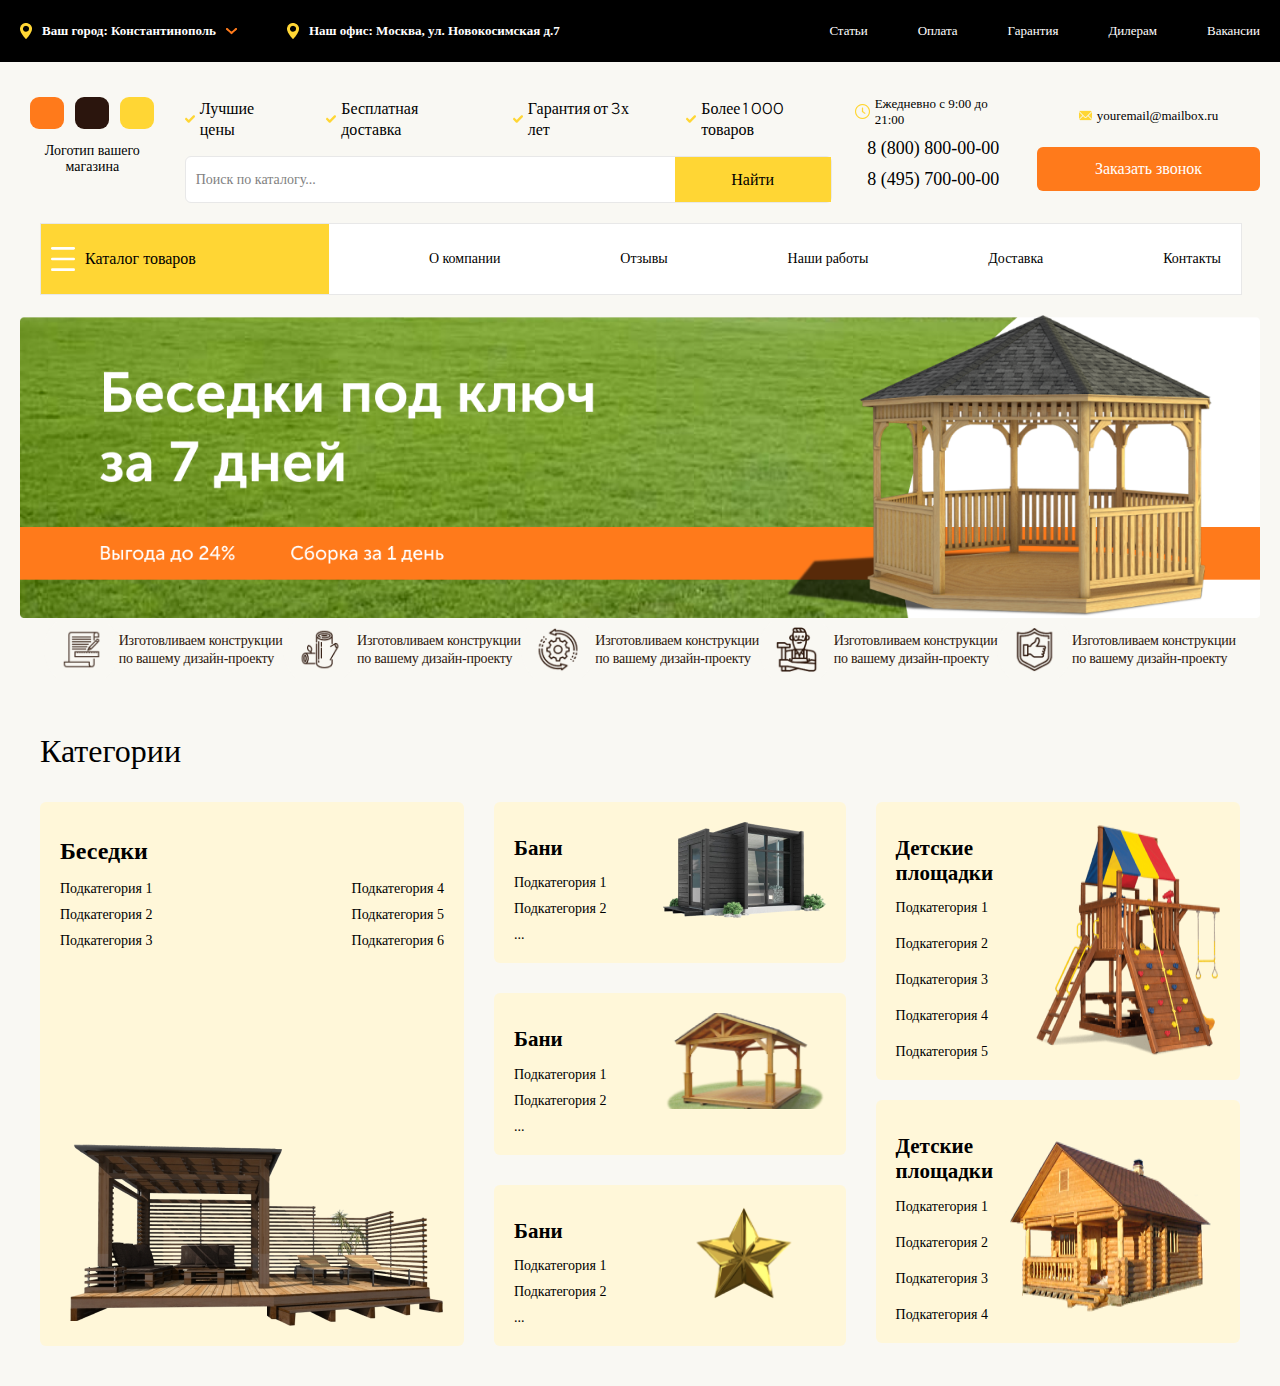
==== css/index.html @ b865876f "hero title finished" ====
<!DOCTYPE html>
<html lang="en">
  <head>
    <meta charset="UTF-8" />
    <meta name="viewport" content="width=device-width, initial-scale=1.0" />
    <title>Document</title>
    <link rel="stylesheet" href="./style.css" />
    <link rel="preconnect" href="https://fonts.googleapis.com" />
    <link rel="preconnect" href="https://fonts.gstatic.com" crossorigin />
    <link
      href="https://fonts.googleapis.com/css2?family=Montserrat:wght@300;400;700&family=Red+Hat+Display:wght@300;400;700&family=Roboto:wght@300;400;700&display=swap"
      rel="stylesheet"
    />
  </head>
  <body>
    <header class="header">
      <div class="container">
        <div class="header__content">
          <div class="header__location">
            <p class="header__location1">
              <img src="/images/Icon_geo.png" alt="#" />
              Ваш город: Константинополь
              <img src="/images/Frame 6.png" alt="#" />
            </p>
            <p class="header__location2">
              <img src="/images/Icon_geo.png" alt="#" />
              Наш офис: Москва, ул. Новокосимская д.7
            </p>
          </div>
          <nav class="header__nav">
            <a href="#" class="header__nav-link">Статьи</a>
            <a href="#" class="header__nav-link">Оплата</a>
            <a href="#" class="header__nav-link">Гарантия</a>
            <a href="#" class="header__nav-link">Дилерам</a>
            <a href="#" class="header__nav-link">Вакансии</a>
          </nav>
        </div>
      </div>
    </header>
    <div class="hero">
      <div class="container">
        <div class="hero__header">
          <div class="hero__header__content">
            <div class="hero__header__content__logo">
              <img src="/images/orange.svg" alt="#" />
              <p class="hero__header__content__logo-text">
                Логотип вашего магазина
              </p>
            </div>
            <nav class="hero__header__content__nav">
              <div class="hero__header__content__nav__text">
                <p class="hero__header__content__nav-bar">
                  <img src="/images/checkmark.svg" alt="#" />
                  Лучшие цены
                </p>
                <p class="hero__header__content__nav-bar">
                  <img src="/images/checkmark.svg" alt="#" />
                  Бесплатная доставка
                </p>
                <p class="hero__header__content__nav-bar">
                  <img src="/images/checkmark.svg" alt="#" />
                  Гарантия от 3х лет
                </p>
                <p class="hero__header__content__nav-bar">
                  <img src="/images/checkmark.svg" alt="#" />
                  Более 1 000 товаров
                </p>
              </div>
              <div class="hero__header__content__nav__search">
                <p class="hero__header__content__nav__search-text">
                  Поиск по каталогу...
                </p>
                <button class="hero__header__content__nav__search-btn">
                  Найти
                </button>
              </div>
            </nav>
            <div class="hero__header__content__contacts">
              <div class="hero__header__content__contacts__timework">
                <p class="hero__header__content__contacts__timework-text">
                  <img src="/images/icon_clock.png" alt="#" />
                  Ежедневно с 9:00 до 21:00
                </p>
              </div>
              <p class="hero__header__content__contacts__numbers">
                8 (800) 800-00-00
              </p>
              <p class="hero__header__content__contacts__numbers">
                8 (495) 700-00-00
              </p>
            </div>
            <div class="hero__header__content__email">
              <p class="hero__header__content__email-text">
                <img src="/images/icon_mail.png" alt="#" />
                youremail@mailbox.ru
              </p>
              <button class="hero__header__content__email-btn">
                Заказать звонок
              </button>
            </div>
          </div>
        </div>
        <div class="hero__header2">
          <nav class="hero__header2__nav">
            <a href="#" class="hero__header2__nav-link1">
              <img src="/images/three-lines.svg" alt="#" />Каталог товаров</a
            >
            <a href="#" class="hero__header2__nav-link">О компании</a>
            <a href="#" class="hero__header2__nav-link">Отзывы</a>
            <a href="#" class="hero__header2__nav-link">Наши работы</a>
            <a href="#" class="hero__header2__nav-link">Доставка</a>
            <a href="#" class="hero__header2__nav-link">Контакты</a>
          </nav>
        </div>
        <div class="hero__content">
          <img src="/images/Group 497.png" alt="#" />
          <div class="hero__content__titles">
            <div class="hero__content__title">
              <img src="/images/Иконка list.png" alt="#" />
              <p class="title1-text">
                Изготовливаем конструкции <br />
                по вашему дизайн-проекту
              </p>
            </div>
            <div class="hero__content__title">
              <img src="/images/Иконка tree.png" alt="#" />
              <p class="title1-text">
                Изготовливаем конструкции <br />
                по вашему дизайн-проекту
              </p>
            </div>
            <div class="hero__content__title">
              <img src="/images/Иконка settings.png" alt="#" />
              <p class="title1-text">
                Изготовливаем конструкции <br />
                по вашему дизайн-проекту
              </p>
            </div>
            <div class="hero__content__title">
              <img src="/images/Иконка master.png" alt="#" />
              <p class="title1-text">
                Изготовливаем конструкции <br />
                по вашему дизайн-проекту
              </p>
            </div>
            <div class="hero__content__title">
              <img src="/images/Иконка varanty.png" alt="#" />
              <p class="title1-text">
                Изготовливаем конструкции <br />
                по вашему дизайн-проекту
              </p>
            </div>
          </div>
        </div>
        <div class="hero__title">
          <p class="hero__title-logo">Категории</p>
          <div class="hero__title__cards">
            <div class="hero__title__card1">
              <div class="hero__title__texts">
                <h1 class="card1-text">Беседки</h1>
                <div class="card1__texts">
                  <nav class="card1__nav">
                    <a href="#" class="card1__nav-link">Подкатегория 1</a>
                    <a href="#" class="card1__nav-link">Подкатегория 2</a>
                    <a href="#" class="card1__nav-link">Подкатегория 3</a>
                  </nav>
                  <nav class="card1__nav2">
                    <a href="#" class="card1__nav-link">Подкатегория 4</a>
                    <a href="#" class="card1__nav-link">Подкатегория 5</a>
                    <a href="#" class="card1__nav-link">Подкатегория 6</a>
                  </nav>
                </div>
              </div>
              <img src="/images/Беседка.png" alt="" />
            </div>
            <div class="hero__title__card2">
              <div class="card2__content">
                <h1 class="card2-text">Бани</h1>
                <nav class="card2__nav">
                  <a href="#" class="card2__nav-link">Подкатегория 1</a>
                  <a href="#" class="card2__nav-link">Подкатегория 2</a>
                  <a href="#" class="card2__nav-link">...</a>
                </nav>
              </div>
              <img src="/images/Баня.png" alt="#" />
            </div>
            <div class="hero__title__card2">
              <div class="card2__content">
                <h1 class="card2-text">Бани</h1>
                <nav class="card2__nav">
                  <a href="#" class="card2__nav-link">Подкатегория 1</a>
                  <a href="#" class="card2__nav-link">Подкатегория 2</a>
                  <a href="#" class="card2__nav-link">...</a>
                </nav>
              </div>
              <img src="/images/Perg.png" alt="#" />
            </div>
            <div class="hero__title__card2">
              <div class="card2__content">
                <h1 class="card2-text">Бани</h1>
                <nav class="card2__nav">
                  <a href="#" class="card2__nav-link">Подкатегория 1</a>
                  <a href="#" class="card2__nav-link">Подкатегория 2</a>
                  <a href="#" class="card2__nav-link">...</a>
                </nav>
              </div>
              <img src="/images/Star.png" alt="#" />
            </div>
            <div class="card-5-6">
              <div class="hero__title__card5">
                <div class="card5">
                  <h1 class="card5__logo">Детские площадки</h1>
                  <nav class="card5__nav">
                    <a href="#" class="card5__nav-link">Подкатегория 1</a>
                    <a href="#" class="card5__nav-link">Подкатегория 2</a>
                    <a href="#" class="card5__nav-link">Подкатегория 3</a>
                    <a href="#" class="card5__nav-link">Подкатегория 4</a>
                    <a href="#" class="card5__nav-link">Подкатегория 5</a>
                  </nav>
                </div>
                <img src="/images/Горка.png" alt="#" />
              </div>
              <div class="hero__title__card6">
                <div class="card5">
                  <h1 class="card5__logo">Детские площадки</h1>
                  <nav class="card5__nav">
                    <a href="#" class="card5__nav-link">Подкатегория 1</a>
                    <a href="#" class="card5__nav-link">Подкатегория 2</a>
                    <a href="#" class="card5__nav-link">Подкатегория 3</a>
                    <a href="#" class="card5__nav-link">Подкатегория 4</a>
                  </nav>
                </div>
                <img src="/images/House.png" alt="#" />
              </div>
            </div>
          </div>
        </div>
      </div>
    </div>
  </body>
</html>
---- css/style.css ----
body {
  margin: 0;
  font-family: "Red Hat Display";
}
.container {
  max-width: 1240px;
  margin: 0 auto;
}
a {
  text-decoration: none;
}
button {
  border: none;
}
.header {
  padding: 10px;
  background: #000;
}
.header__content {
  display: flex;
  align-items: center;
  justify-content: space-between;
}
.header__location {
  display: flex;
  align-items: center;
  gap: 50px;
}
.header__location1 {
  display: flex;
  align-items: center;
  gap: 10px;
  color: #fff;
  font-family: Museo Sans Cyrl;
  font-size: 13px;
  font-style: normal;
  font-weight: 600;
  line-height: normal;
}
.header__location2 {
  display: flex;
  align-items: center;
  gap: 10px;
  color: #fff;
  font-family: Museo Sans Cyrl;
  font-size: 13px;
  font-style: normal;
  font-weight: 600;
  line-height: normal;
}
.header__nav {
  display: flex;
  align-items: center;
  gap: 50px;
}
.header__nav-link {
  color: #fff;
  font-family: Museo Sans Cyrl;
  font-size: 13px;
  font-style: normal;
  font-weight: 400;
  line-height: normal;
}
@media screen and (max-width: 1004px) {
  .header__nav {
    display: none;
  }
  .header__content {
    display: flex;
    align-items: center;
    justify-content: center;
  }
}
@media screen and (max-width: 590px) {
  .header__location2 {
    display: none;
  }
}
.hero {
  padding: 20px;
  background: #f9f8f3;
}
.hero__header {
  display: flex;
  align-items: center;
}
.hero__header__content {
  display: flex;
  align-items: center;
  gap: 20px;
}
.hero__header__content__logo {
  display: flex;
  flex-direction: column;
  align-items: center;
}
.hero__header__content__logo-text {
  text-align: center;
  color: #000;
  font-family: Museo Sans Cyrl;
  font-size: 14px;
  font-style: normal;
  font-weight: 400;
  line-height: normal;
}
.hero__header__content__nav {
  display: flex;
  align-items: center;
  flex-direction: column;
  flex-wrap: wrap;
}
.hero__header__content__nav__text {
  display: flex;
  align-items: center;
  gap: 40px;
}
.hero__header__content__nav-bar {
  display: flex;
  align-items: center;
  gap: 5px;
}
.hero__header__content__nav__search {
  display: flex;
  align-items: center;
  justify-content: space-between;
  width: 100%;
  height: 45px;
  border-radius: 6px;
  border: 1px solid #e8e8e8;
  background: #fff;
}
.hero__header__content__nav__search-text {
  color: #818181;
  font-family: Museo Sans Cyrl;
  font-size: 14px;
  font-style: normal;
  font-weight: 300;
  line-height: normal;
  padding: 10px;
}
.hero__header__content__nav__search-btn {
  color: #000;
  text-align: center;
  font-family: Museo Sans Cyrl;
  font-size: 16px;
  font-style: normal;
  font-weight: 400;
  line-height: normal;
  width: 156px;
  height: 45px;
  background: #ffd634;
}
.hero__header__content__contacts {
  display: flex;
  align-items: center;
  flex-direction: column;
}

.hero__header__content__contacts__timework-text {
  display: flex;
  align-items: center;
  gap: 5px;
  color: #000;
  font-family: Museo Sans Cyrl;
  font-size: 13px;
  font-style: normal;
  font-weight: 400;
  line-height: normal;
  margin: 5px;
}
.hero__header__content__contacts__numbers {
  color: #000;
  font-family: Museo Sans Cyrl;
  font-size: 18px;
  font-style: normal;
  font-weight: 300;
  line-height: normal;
  margin: 5px;
}
.hero__header__content__email {
  display: flex;
  align-items: center;
  flex-direction: column;
  gap: 10px;
}
.hero__header__content__email-text {
  display: flex;
  align-items: center;
  gap: 5px;
  color: #000;
  font-family: Museo Sans Cyrl;
  font-size: 13px;
  font-style: normal;
  font-weight: 400;
  line-height: normal;
}
.hero__header__content__email-btn {
  color: #fff;
  text-align: center;
  font-family: Museo Sans Cyrl;
  font-size: 16px;
  font-style: normal;
  font-weight: 400;
  line-height: normal;
  width: 223px;
  height: 44px;
  background: #ff7a1b;
  border-radius: 6px;
}
@media screen and (max-width: 1100px) {
  .hero__header__content__logo {
    display: none;
  }
  .hero__header__content__contacts {
    display: none;
  }
}
@media screen and (max-width: 1000px) {
  .hero__header__content__email {
    display: none;
  }
  .hero__header {
    display: flex;
    align-items: center;
    justify-content: center;
  }
  .hero__header__content__nav__text {
    display: flex;
    flex-wrap: wrap;
    align-items: center;
    justify-content: center;
  }
}
.hero__header2 {
  padding: 20px;
}
.hero__header2__nav {
  width: 100%;
  border: 1px solid #e8e8e8;
  background: #fff;
  display: flex;
  align-items: center;
  justify-content: space-between;
}
.hero__header2__nav-link1 {
  padding: 10px;
  display: flex;
  align-items: center;
  gap: 10px;
  background: #ffd634;
  width: 268px;
  height: 50px;
  color: #000;
  font-family: Museo Sans Cyrl;
  font-size: 16px;
  font-style: normal;
  font-weight: 400;
  line-height: normal;
}
.hero__header2__nav-link {
  color: #000;
  font-family: Museo Sans Cyrl;
  font-size: 14px;
  font-style: normal;
  font-weight: 400;
  line-height: normal;
  padding: 20px;
}
@media screen and (max-width: 900px) {
  .hero__header2__nav {
    gap: 50px;
    border: 1px solid #e8e8e8;
    background: #fff;
    display: flex;
    align-items: center;
    justify-content: space-between;
    flex-wrap: wrap;
    width: 100%;
    text-align: center;
  }
  .hero__header2__nav-link {
    padding: 30px;
    text-align: center;
  }
}
.hero__content img {
  width: 100%;
  object-fit: cover;
}
.hero__content {
  display: flex;
  align-items: center;
  flex-direction: column;
}
.hero__content__titles {
  display: flex;
  align-items: center;
  flex-wrap: wrap;
}
.hero__content__title {
  display: flex;
  align-items: center;
}
.title1-text {
  display: flex;
  align-items: center;
  color: #2d170c;
  font-family: Museo Sans Cyrl;
  font-size: 14px;
  font-style: normal;
  font-weight: 400;
  line-height: 126.5%;
  letter-spacing: -0.21px;
}
.hero__content__title img {
  width: 74.48px;
  height: 56.24px;
}
.hero__title {
  padding: 20px;
}
.hero__title-logo {
  color: #000;
  font-family: Museo Sans Cyrl;
  font-size: 32px;
  font-style: normal;
  font-weight: 400;
  line-height: normal;
}
.hero__title__cards {
  display: grid;
  grid-template-columns: 1fr 1fr 1fr;
  grid-template-rows: 1fr 1fr 1fr;
  gap: 30px;
}
.hero__title__card1 {
  padding: 20px;
  grid-row: 1/4;
  border-radius: 6px;
  background: #fff7d9;
  display: flex;
  justify-content: space-between;
  flex-direction: column;
}
.card1-text {
  color: #000;
  font-family: Museo Sans Cyrl;
  font-size: 24px;
  font-style: normal;
  font-weight: 600;
  line-height: normal;
}
.card1__texts {
  display: flex;
  align-items: center;
  justify-content: space-between;
}
.card1__nav {
  display: flex;
  flex-direction: column;
  align-items: center;
  gap: 10px;
}
.card1__nav2 {
  display: flex;
  align-items: center;
  flex-direction: column;
  gap: 10px;
}
.card1__nav-link {
  color: #000;
  font-family: Museo Sans Cyrl;
  font-size: 14px;
  font-style: normal;
  font-weight: 400;
  line-height: normal;
}
.hero__title__card2 {
  display: flex;
  justify-content: space-between;
  padding: 20px;
  border-radius: 6px;
  background: #fff7d9;
}
.hero__title__card2 img {
  width: 163px;
  height: 96px;
  object-fit: cover;
}
.card2-text {
  color: #000;
  font-family: Museo Sans Cyrl;
  font-size: 21px;
  font-style: normal;
  font-weight: 600;
  line-height: normal;
}
.card2__nav {
  display: flex;
  flex-direction: column;
  gap: 10px;
}
.card2__nav-link {
  color: #000;
  font-family: Museo Sans Cyrl;
  font-size: 14px;
  font-style: normal;
  font-weight: 400;
  line-height: normal;
}

.card2__content {
  display: flex;
  flex-direction: column;
}
.hero__title__card5 {
  padding: 20px;
  border-radius: 6px;
  background: #fff7d9;
  display: flex;
  margin-bottom: 20px;
}
.card5 {
}
.card5__logo {
  color: #000;
  font-family: Museo Sans Cyrl;
  font-size: 21px;
  font-style: normal;
  font-weight: 600;
  line-height: normal;
}
.card5__nav {
  display: flex;
  flex-direction: column;
  gap: 20px;
}
.card5__nav-link {
  color: #000;
  font-family: Museo Sans Cyrl;
  font-size: 14px;
  font-style: normal;
  font-weight: 400;
  line-height: normal;
}
.hero__title__card6 {
  margin-top: 20px;
  padding: 20px;
  border-radius: 6px;
  background: #fff7d9;
  display: flex;
}
.card-5-6 {
  grid-column: 3;
  grid-row: 1/4;
  gap: 50px;
}
@media screen and (max-width: 1150px) {
  .card-5-6 {
    display: none;
  }
  .hero__title__cards {
    display: grid;
    grid-template-columns: 1fr 1fr;
    grid-template-rows: 1fr 1fr 1fr;
    gap: 30px;
  }
}
@media screen and (max-width: 830px) {
  .hero__title__card1 {
    display: none;
  }
  .hero__title__cards {
    display: grid;
    grid-template-columns: 1fr;
    grid-template-rows: 1fr 1fr 1fr;
    gap: 30px;
  }
}
@media screen and (max-width: 380px) {
  .hero__title__card2 {
    display: flex;
    flex-wrap: wrap;
  }
}
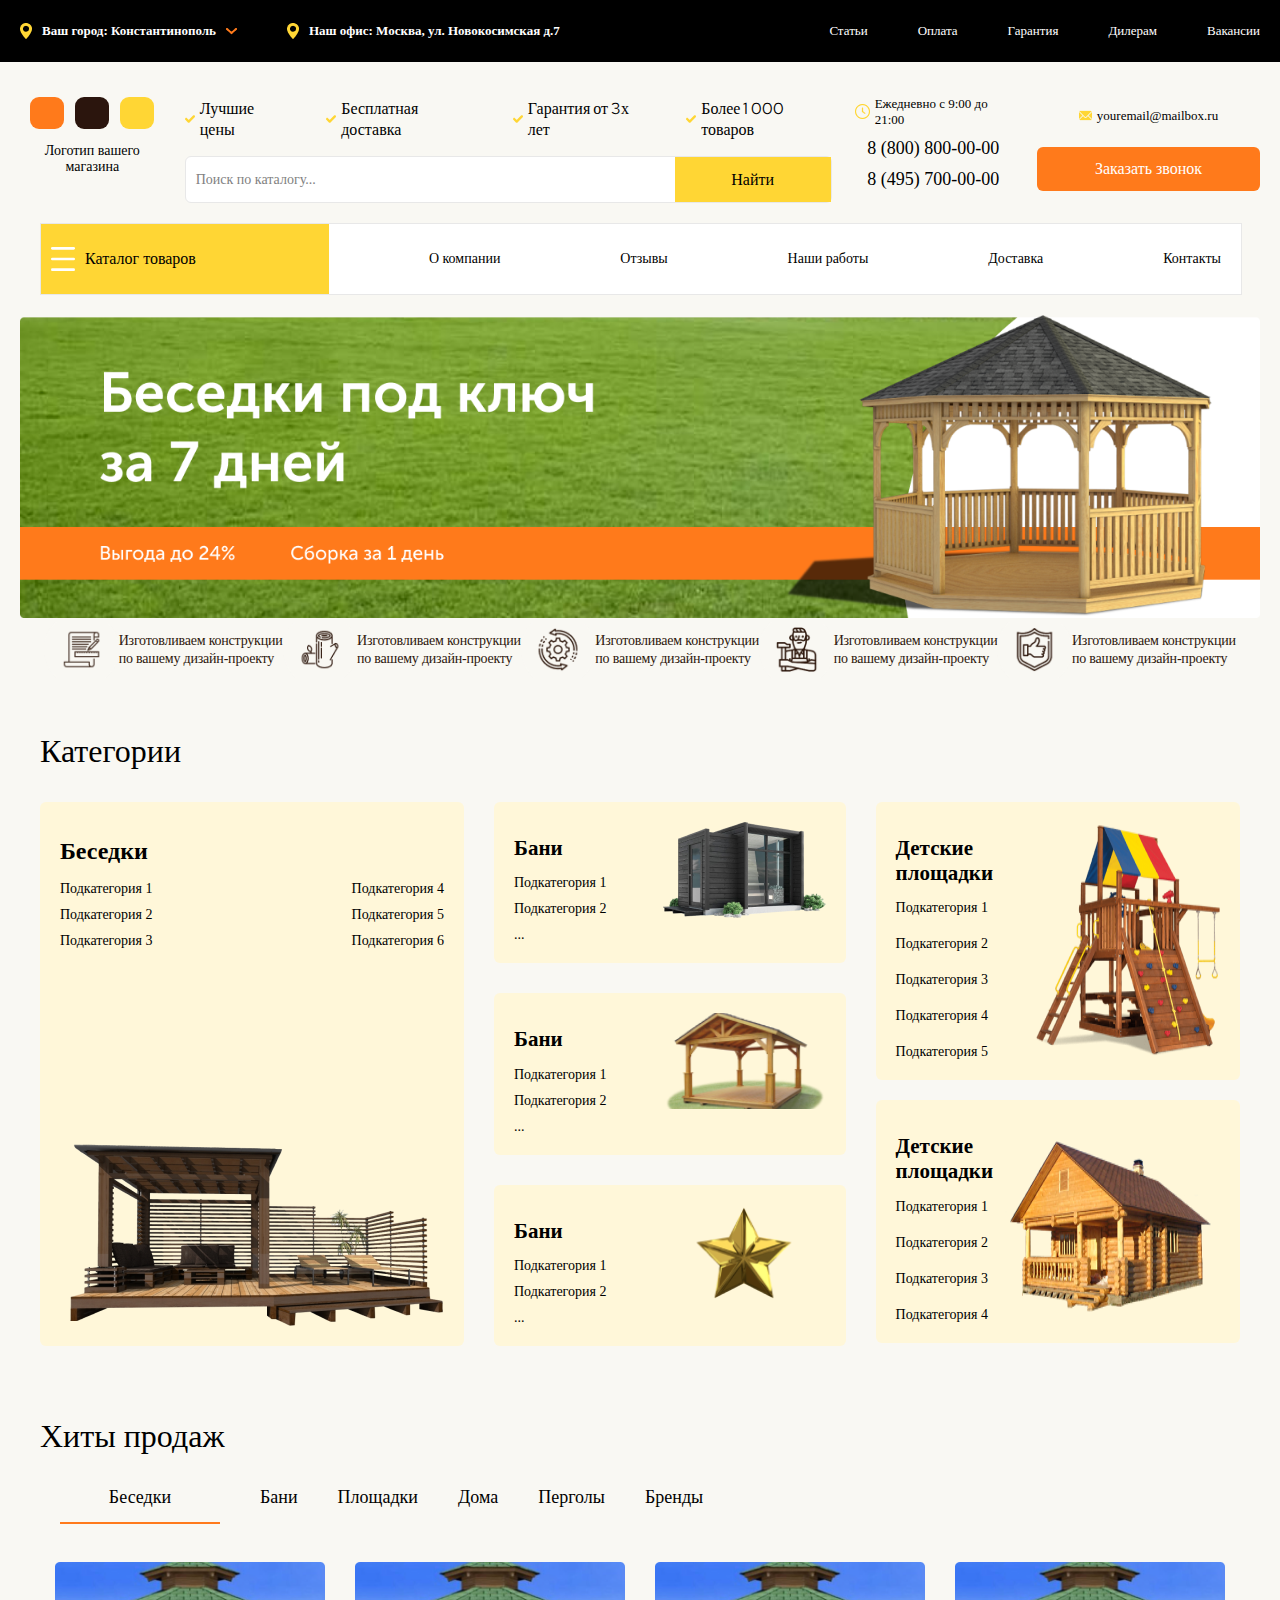
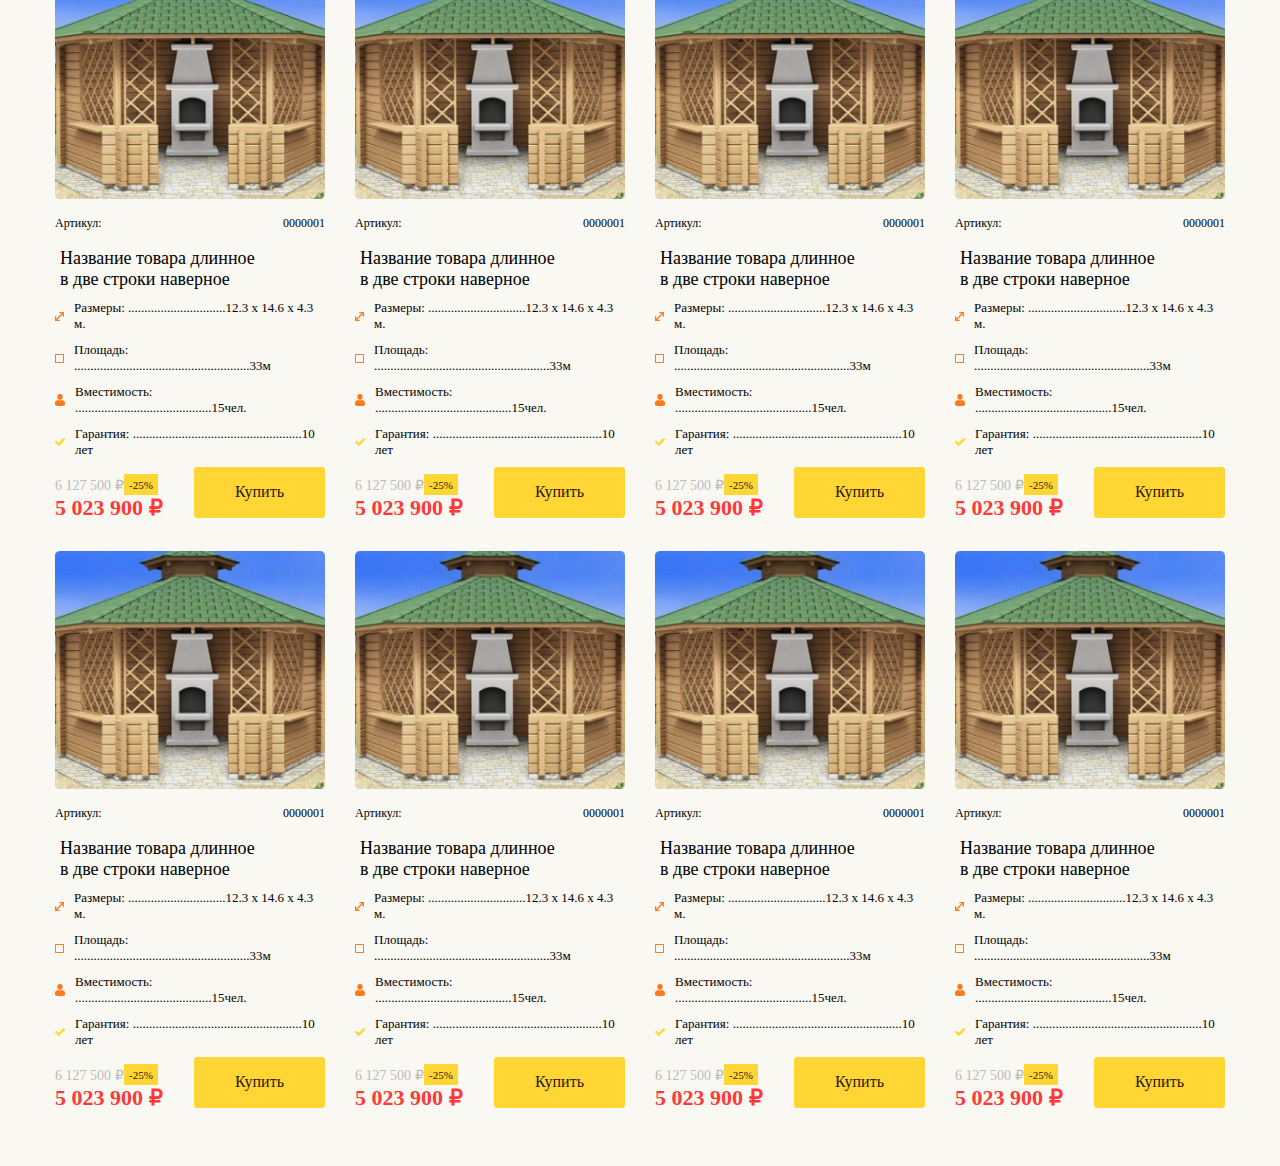
==== commit 7464f5e9: "hero center finished" ====
--- a/css/index.html
+++ b/css/index.html
@@ -235,6 +235,469 @@
             </div>
           </div>
         </div>
+        <div class="hero__center">
+          <p class="hero__center__logo">Хиты продаж</p>
+          <nav class="hero__center__nav">
+            <a href="#" class="hero__center__nav-link"
+              >Беседки <img src="/images/line.svg" alt="#"
+            /></a>
+            <a href="#" class="hero__center__nav-link">Бани</a>
+            <a href="#" class="hero__center__nav-link">Площадки</a>
+            <a href="#" class="hero__center__nav-link">Дома</a>
+            <a href="#" class="hero__center__nav-link">Перголы</a>
+            <a href="#" class="hero__center__nav-link">Бренды</a>
+          </nav>
+          <div class="hero__center__cards">
+            <div class="hero__center__card1">
+              <div class="card1__img__wrap">
+                <img src="/images/image 35.png" alt="#" />
+              </div>
+              <div class="card1__artikul">
+                <p class="card1__artikul-text">Артикул:</p>
+                <p class="card1__artikul-text">0000001</p>
+              </div>
+              <div class="card1__title">
+                <p class="card1__title-text">
+                  Название товара длинное <br />
+                  в две строки наверное
+                </p>
+                <div class="card1__title__size">
+                  <img src="/images/vector-mini.svg" alt="#" />
+                  <p class="card1__title__size-text">
+                    Размеры: ..............................12.3 x 14.6 x 4.3 м.
+                  </p>
+                </div>
+                <div class="card1__title__square">
+                  <img src="/images/Rectangle 446.png" alt="#" />
+                  <p class="card1__title__square-text">
+                    Площадь:
+                    ......................................................33м
+                  </p>
+                </div>
+                <div class="card1__title__capacity">
+                  <img src="/images/contact.svg" alt="#" />
+                  <p class="card1__title__capacity-text">
+                    Вместимость:
+                    ..........................................15чел.
+                  </p>
+                </div>
+                <div class="card1__title__varanty">
+                  <img src="/images/checkmark.svg" alt="#" />
+                  <p class="card1__title__varanty-text">
+                    Гарантия:
+                    ....................................................10 лет
+                  </p>
+                </div>
+              </div>
+              <div class="card1__footer">
+                <div class="card__footer__titles">
+                  <div class="card1__footer__prices">
+                    <p class="card1__footer__oldprice">6 127 500 ₽</p>
+                    <p class="card1__footer__sale">-25%</p>
+                  </div>
+                  <div class="card1__footer__newprice">
+                    <p class="price">5 023 900 ₽</p>
+                  </div>
+                </div>
+                <div class="card1__footer-btn">
+                  <button class="card1__footer-btn">Купить</button>
+                </div>
+              </div>
+            </div>
+            <div class="hero__center__card2">
+              <div class="card1__img__wrap">
+                <img src="/images/image 35.png" alt="#" />
+              </div>
+              <div class="card1__artikul">
+                <p class="card1__artikul-text">Артикул:</p>
+                <p class="card1__artikul-text">0000001</p>
+              </div>
+              <div class="card1__title">
+                <p class="card1__title-text">
+                  Название товара длинное <br />
+                  в две строки наверное
+                </p>
+                <div class="card1__title__size">
+                  <img src="/images/vector-mini.svg" alt="#" />
+                  <p class="card1__title__size-text">
+                    Размеры: ..............................12.3 x 14.6 x 4.3 м.
+                  </p>
+                </div>
+                <div class="card1__title__square">
+                  <img src="/images/Rectangle 446.png" alt="#" />
+                  <p class="card1__title__square-text">
+                    Площадь:
+                    ......................................................33м
+                  </p>
+                </div>
+                <div class="card1__title__capacity">
+                  <img src="/images/contact.svg" alt="#" />
+                  <p class="card1__title__capacity-text">
+                    Вместимость:
+                    ..........................................15чел.
+                  </p>
+                </div>
+                <div class="card1__title__varanty">
+                  <img src="/images/checkmark.svg" alt="#" />
+                  <p class="card1__title__varanty-text">
+                    Гарантия:
+                    ....................................................10 лет
+                  </p>
+                </div>
+              </div>
+              <div class="card1__footer">
+                <div class="card__footer__titles">
+                  <div class="card1__footer__prices">
+                    <p class="card1__footer__oldprice">6 127 500 ₽</p>
+                    <p class="card1__footer__sale">-25%</p>
+                  </div>
+                  <div class="card1__footer__newprice">
+                    <p class="price">5 023 900 ₽</p>
+                  </div>
+                </div>
+                <div class="card1__footer-btn">
+                  <button class="card1__footer-btn">Купить</button>
+                </div>
+              </div>
+            </div>
+            <div class="hero__center__card3">
+              <div class="card1__img__wrap">
+                <img src="/images/image 35.png" alt="#" />
+              </div>
+              <div class="card1__artikul">
+                <p class="card1__artikul-text">Артикул:</p>
+                <p class="card1__artikul-text">0000001</p>
+              </div>
+              <div class="card1__title">
+                <p class="card1__title-text">
+                  Название товара длинное <br />
+                  в две строки наверное
+                </p>
+                <div class="card1__title__size">
+                  <img src="/images/vector-mini.svg" alt="#" />
+                  <p class="card1__title__size-text">
+                    Размеры: ..............................12.3 x 14.6 x 4.3 м.
+                  </p>
+                </div>
+                <div class="card1__title__square">
+                  <img src="/images/Rectangle 446.png" alt="#" />
+                  <p class="card1__title__square-text">
+                    Площадь:
+                    ......................................................33м
+                  </p>
+                </div>
+                <div class="card1__title__capacity">
+                  <img src="/images/contact.svg" alt="#" />
+                  <p class="card1__title__capacity-text">
+                    Вместимость:
+                    ..........................................15чел.
+                  </p>
+                </div>
+                <div class="card1__title__varanty">
+                  <img src="/images/checkmark.svg" alt="#" />
+                  <p class="card1__title__varanty-text">
+                    Гарантия:
+                    ....................................................10 лет
+                  </p>
+                </div>
+              </div>
+              <div class="card1__footer">
+                <div class="card__footer__titles">
+                  <div class="card1__footer__prices">
+                    <p class="card1__footer__oldprice">6 127 500 ₽</p>
+                    <p class="card1__footer__sale">-25%</p>
+                  </div>
+                  <div class="card1__footer__newprice">
+                    <p class="price">5 023 900 ₽</p>
+                  </div>
+                </div>
+                <div class="card1__footer-btn">
+                  <button class="card1__footer-btn">Купить</button>
+                </div>
+              </div>
+            </div>
+            <div class="hero__center__card4">
+              <div class="card1__img__wrap">
+                <img src="/images/image 35.png" alt="#" />
+              </div>
+              <div class="card1__artikul">
+                <p class="card1__artikul-text">Артикул:</p>
+                <p class="card1__artikul-text">0000001</p>
+              </div>
+              <div class="card1__title">
+                <p class="card1__title-text">
+                  Название товара длинное <br />
+                  в две строки наверное
+                </p>
+                <div class="card1__title__size">
+                  <img src="/images/vector-mini.svg" alt="#" />
+                  <p class="card1__title__size-text">
+                    Размеры: ..............................12.3 x 14.6 x 4.3 м.
+                  </p>
+                </div>
+                <div class="card1__title__square">
+                  <img src="/images/Rectangle 446.png" alt="#" />
+                  <p class="card1__title__square-text">
+                    Площадь:
+                    ......................................................33м
+                  </p>
+                </div>
+                <div class="card1__title__capacity">
+                  <img src="/images/contact.svg" alt="#" />
+                  <p class="card1__title__capacity-text">
+                    Вместимость:
+                    ..........................................15чел.
+                  </p>
+                </div>
+                <div class="card1__title__varanty">
+                  <img src="/images/checkmark.svg" alt="#" />
+                  <p class="card1__title__varanty-text">
+                    Гарантия:
+                    ....................................................10 лет
+                  </p>
+                </div>
+              </div>
+              <div class="card1__footer">
+                <div class="card__footer__titles">
+                  <div class="card1__footer__prices">
+                    <p class="card1__footer__oldprice">6 127 500 ₽</p>
+                    <p class="card1__footer__sale">-25%</p>
+                  </div>
+                  <div class="card1__footer__newprice">
+                    <p class="price">5 023 900 ₽</p>
+                  </div>
+                </div>
+                <div class="card1__footer-btn">
+                  <button class="card1__footer-btn">Купить</button>
+                </div>
+              </div>
+            </div>
+            <div class="hero__center__card5">
+              <div class="card1__img__wrap">
+                <img src="/images/image 35.png" alt="#" />
+              </div>
+              <div class="card1__artikul">
+                <p class="card1__artikul-text">Артикул:</p>
+                <p class="card1__artikul-text">0000001</p>
+              </div>
+              <div class="card1__title">
+                <p class="card1__title-text">
+                  Название товара длинное <br />
+                  в две строки наверное
+                </p>
+                <div class="card1__title__size">
+                  <img src="/images/vector-mini.svg" alt="#" />
+                  <p class="card1__title__size-text">
+                    Размеры: ..............................12.3 x 14.6 x 4.3 м.
+                  </p>
+                </div>
+                <div class="card1__title__square">
+                  <img src="/images/Rectangle 446.png" alt="#" />
+                  <p class="card1__title__square-text">
+                    Площадь:
+                    ......................................................33м
+                  </p>
+                </div>
+                <div class="card1__title__capacity">
+                  <img src="/images/contact.svg" alt="#" />
+                  <p class="card1__title__capacity-text">
+                    Вместимость:
+                    ..........................................15чел.
+                  </p>
+                </div>
+                <div class="card1__title__varanty">
+                  <img src="/images/checkmark.svg" alt="#" />
+                  <p class="card1__title__varanty-text">
+                    Гарантия:
+                    ....................................................10 лет
+                  </p>
+                </div>
+              </div>
+              <div class="card1__footer">
+                <div class="card__footer__titles">
+                  <div class="card1__footer__prices">
+                    <p class="card1__footer__oldprice">6 127 500 ₽</p>
+                    <p class="card1__footer__sale">-25%</p>
+                  </div>
+                  <div class="card1__footer__newprice">
+                    <p class="price">5 023 900 ₽</p>
+                  </div>
+                </div>
+                <div class="card1__footer-btn">
+                  <button class="card1__footer-btn">Купить</button>
+                </div>
+              </div>
+            </div>
+            <div class="hero__center__card6">
+              <div class="card1__img__wrap">
+                <img src="/images/image 35.png" alt="#" />
+              </div>
+              <div class="card1__artikul">
+                <p class="card1__artikul-text">Артикул:</p>
+                <p class="card1__artikul-text">0000001</p>
+              </div>
+              <div class="card1__title">
+                <p class="card1__title-text">
+                  Название товара длинное <br />
+                  в две строки наверное
+                </p>
+                <div class="card1__title__size">
+                  <img src="/images/vector-mini.svg" alt="#" />
+                  <p class="card1__title__size-text">
+                    Размеры: ..............................12.3 x 14.6 x 4.3 м.
+                  </p>
+                </div>
+                <div class="card1__title__square">
+                  <img src="/images/Rectangle 446.png" alt="#" />
+                  <p class="card1__title__square-text">
+                    Площадь:
+                    ......................................................33м
+                  </p>
+                </div>
+                <div class="card1__title__capacity">
+                  <img src="/images/contact.svg" alt="#" />
+                  <p class="card1__title__capacity-text">
+                    Вместимость:
+                    ..........................................15чел.
+                  </p>
+                </div>
+                <div class="card1__title__varanty">
+                  <img src="/images/checkmark.svg" alt="#" />
+                  <p class="card1__title__varanty-text">
+                    Гарантия:
+                    ....................................................10 лет
+                  </p>
+                </div>
+              </div>
+              <div class="card1__footer">
+                <div class="card__footer__titles">
+                  <div class="card1__footer__prices">
+                    <p class="card1__footer__oldprice">6 127 500 ₽</p>
+                    <p class="card1__footer__sale">-25%</p>
+                  </div>
+                  <div class="card1__footer__newprice">
+                    <p class="price">5 023 900 ₽</p>
+                  </div>
+                </div>
+                <div class="card1__footer-btn">
+                  <button class="card1__footer-btn">Купить</button>
+                </div>
+              </div>
+            </div>
+            <div class="hero__center__card7">
+              <div class="card1__img__wrap">
+                <img src="/images/image 35.png" alt="#" />
+              </div>
+              <div class="card1__artikul">
+                <p class="card1__artikul-text">Артикул:</p>
+                <p class="card1__artikul-text">0000001</p>
+              </div>
+              <div class="card1__title">
+                <p class="card1__title-text">
+                  Название товара длинное <br />
+                  в две строки наверное
+                </p>
+                <div class="card1__title__size">
+                  <img src="/images/vector-mini.svg" alt="#" />
+                  <p class="card1__title__size-text">
+                    Размеры: ..............................12.3 x 14.6 x 4.3 м.
+                  </p>
+                </div>
+                <div class="card1__title__square">
+                  <img src="/images/Rectangle 446.png" alt="#" />
+                  <p class="card1__title__square-text">
+                    Площадь:
+                    ......................................................33м
+                  </p>
+                </div>
+                <div class="card1__title__capacity">
+                  <img src="/images/contact.svg" alt="#" />
+                  <p class="card1__title__capacity-text">
+                    Вместимость:
+                    ..........................................15чел.
+                  </p>
+                </div>
+                <div class="card1__title__varanty">
+                  <img src="/images/checkmark.svg" alt="#" />
+                  <p class="card1__title__varanty-text">
+                    Гарантия:
+                    ....................................................10 лет
+                  </p>
+                </div>
+              </div>
+              <div class="card1__footer">
+                <div class="card__footer__titles">
+                  <div class="card1__footer__prices">
+                    <p class="card1__footer__oldprice">6 127 500 ₽</p>
+                    <p class="card1__footer__sale">-25%</p>
+                  </div>
+                  <div class="card1__footer__newprice">
+                    <p class="price">5 023 900 ₽</p>
+                  </div>
+                </div>
+                <div class="card1__footer-btn">
+                  <button class="card1__footer-btn">Купить</button>
+                </div>
+              </div>
+            </div>
+            <div class="hero__center__card8">
+              <div class="card1__img__wrap">
+                <img src="/images/image 35.png" alt="#" />
+              </div>
+              <div class="card1__artikul">
+                <p class="card1__artikul-text">Артикул:</p>
+                <p class="card1__artikul-text">0000001</p>
+              </div>
+              <div class="card1__title">
+                <p class="card1__title-text">
+                  Название товара длинное <br />
+                  в две строки наверное
+                </p>
+                <div class="card1__title__size">
+                  <img src="/images/vector-mini.svg" alt="#" />
+                  <p class="card1__title__size-text">
+                    Размеры: ..............................12.3 x 14.6 x 4.3 м.
+                  </p>
+                </div>
+                <div class="card1__title__square">
+                  <img src="/images/Rectangle 446.png" alt="#" />
+                  <p class="card1__title__square-text">
+                    Площадь:
+                    ......................................................33м
+                  </p>
+                </div>
+                <div class="card1__title__capacity">
+                  <img src="/images/contact.svg" alt="#" />
+                  <p class="card1__title__capacity-text">
+                    Вместимость:
+                    ..........................................15чел.
+                  </p>
+                </div>
+                <div class="card1__title__varanty">
+                  <img src="/images/checkmark.svg" alt="#" />
+                  <p class="card1__title__varanty-text">
+                    Гарантия:
+                    ....................................................10 лет
+                  </p>
+                </div>
+              </div>
+              <div class="card1__footer">
+                <div class="card__footer__titles">
+                  <div class="card1__footer__prices">
+                    <p class="card1__footer__oldprice">6 127 500 ₽</p>
+                    <p class="card1__footer__sale">-25%</p>
+                  </div>
+                  <div class="card1__footer__newprice">
+                    <p class="price">5 023 900 ₽</p>
+                  </div>
+                </div>
+                <div class="card1__footer-btn">
+                  <button class="card1__footer-btn">Купить</button>
+                </div>
+              </div>
+            </div>
+          </div>
+        </div>
       </div>
     </div>
   </body>
--- a/css/style.css
+++ b/css/style.css
@@ -420,8 +420,7 @@
   display: flex;
   margin-bottom: 20px;
 }
-.card5 {
-}
+
 .card5__logo {
   color: #000;
   font-family: Museo Sans Cyrl;
@@ -483,3 +482,247 @@
     flex-wrap: wrap;
   }
 }
+.hero__center {
+  padding: 20px;
+}
+.hero__center__logo {
+  color: #000;
+  font-family: Museo Sans Cyrl;
+  font-size: 32px;
+  font-style: normal;
+  font-weight: 400;
+  line-height: normal;
+}
+.hero__center__nav {
+  max-width: 1552px;
+  height: 60px;
+  display: flex;
+  align-items: center;
+}
+.hero__center__nav-link {
+  max-width: 160px;
+  height: 60px;
+  padding: 20px;
+  color: #000;
+  text-align: center;
+  font-family: Museo Sans Cyrl;
+  font-size: 18px;
+  font-style: normal;
+  font-weight: 400;
+  line-height: normal;
+}
+.hero__center__cards {
+  display: grid;
+  grid-template-columns: 1fr 1fr 1fr 1fr;
+}
+.hero__center__card1 {
+  padding: 15px;
+}
+.card1__img__wrap img {
+  width: 100%;
+}
+.card1__artikul {
+  display: flex;
+  align-items: center;
+  justify-content: space-between;
+}
+.card1__artikul-text {
+  color: #000;
+  text-align: right;
+  font-family: Museo Sans Cyrl;
+  font-size: 12px;
+  font-style: normal;
+  font-weight: 300;
+  line-height: normal;
+}
+.card1__title {
+  width: 100%;
+}
+.card1__title-text {
+  color: #000;
+  font-family: Museo Sans Cyrl;
+  font-size: 18px;
+  font-style: normal;
+  font-weight: 400;
+  line-height: normal;
+  margin: 5px;
+}
+.card1__title__size {
+  display: flex;
+  align-items: center;
+  gap: 5px;
+}
+.card1__title__size-text {
+  color: #000;
+  font-family: Museo Sans Cyrl;
+  font-size: 13px;
+  font-style: normal;
+  font-weight: 300;
+  line-height: normal;
+  margin: 5px;
+}
+.card1__title__square {
+  display: flex;
+  align-items: center;
+  gap: 5px;
+}
+.card1__title__square-text {
+  color: #000;
+  font-family: Museo Sans Cyrl;
+  font-size: 13px;
+  font-style: normal;
+  font-weight: 300;
+  line-height: normal;
+  margin: 5px;
+}
+.card1__title__capacity {
+  display: flex;
+  align-items: center;
+  gap: 5px;
+}
+.card1__title__capacity-text {
+  color: #000;
+  font-family: Museo Sans Cyrl;
+  font-size: 13px;
+  font-style: normal;
+  font-weight: 300;
+  line-height: normal;
+  margin: 5px;
+}
+.card1__title__varanty {
+  display: flex;
+  align-items: center;
+  gap: 5px;
+}
+.card1__title__varanty-text {
+  color: #000;
+  font-family: Museo Sans Cyrl;
+  font-size: 13px;
+  font-style: normal;
+  font-weight: 300;
+  line-height: normal;
+  margin: 5px;
+}
+.card__footer__titles {
+  display: flex;
+  flex-direction: column;
+}
+.card1__footer {
+  display: flex;
+  align-items: center;
+  justify-content: space-between;
+}
+.card1__footer__prices {
+  display: flex;
+}
+.card1__footer__oldprice {
+  color: #bbb;
+  font-family: Museo Sans Cyrl;
+  font-size: 14px;
+  font-style: normal;
+  font-weight: 400;
+  line-height: normal;
+  text-decoration-line: strikethrough;
+  margin-bottom: 0;
+}
+.card1__footer__sale {
+  color: #2b150d;
+  font-family: Museo Sans Cyrl;
+  font-size: 11.021px;
+  font-style: normal;
+  font-weight: 400;
+  line-height: normal;
+  display: inline-flex;
+  padding: 4.574px 5.511px;
+  align-items: flex-start;
+  gap: 7.872px;
+  background: #ffd634;
+  margin-bottom: 0;
+}
+.card1__footer__newprice {
+  color: #ff3838;
+  font-family: Museo Sans Cyrl;
+  font-size: 22px;
+  font-style: normal;
+  font-weight: 600;
+  line-height: normal;
+}
+.price {
+  margin: 0;
+}
+.card1__footer-btn {
+  color: #2b150d;
+  text-align: center;
+  font-family: Museo Sans Cyrl;
+  font-size: 16px;
+  font-style: normal;
+  font-weight: 400;
+  line-height: normal;
+  width: 131px;
+  height: 51px;
+  background: #ffd634;
+  border-radius: 4px;
+}
+.hero__center__card2 {
+  padding: 15px;
+}
+.hero__center__card3 {
+  padding: 15px;
+}
+.hero__center__card4 {
+  padding: 15px;
+}
+.hero__center__card5 {
+  padding: 15px;
+}
+.hero__center__card6 {
+  padding: 15px;
+}
+.hero__center__card7 {
+  padding: 15px;
+}
+.hero__center__card8 {
+  padding: 15px;
+}
+@media screen and (max-width: 1152px) {
+  .hero__center__card4 {
+    display: none;
+  }
+  .hero__center__card8 {
+    display: none;
+  }
+  .hero__center__cards {
+    display: grid;
+    grid-template-columns: 1fr 1fr 1fr;
+  }
+}
+@media screen and (max-width: 1040px) {
+  .hero__center__card3 {
+    display: none;
+  }
+  .hero__center__card6 {
+    display: none;
+  }
+  .hero__center__cards {
+    display: grid;
+    grid-template-columns: 1fr 1fr;
+  }
+}
+@media screen and (max-width: 715px) {
+  .hero__center__card2 {
+    grid-row: 3;
+  }
+  .hero__center__card5 {
+    grid-row: 4;
+  }
+  .hero__center__cards {
+    display: grid;
+    grid-template-columns: 1fr;
+  }
+  .hero__center__nav {
+    display: none;
+  }
+  .hero__center__logo {
+    text-align: center;
+  }
+}
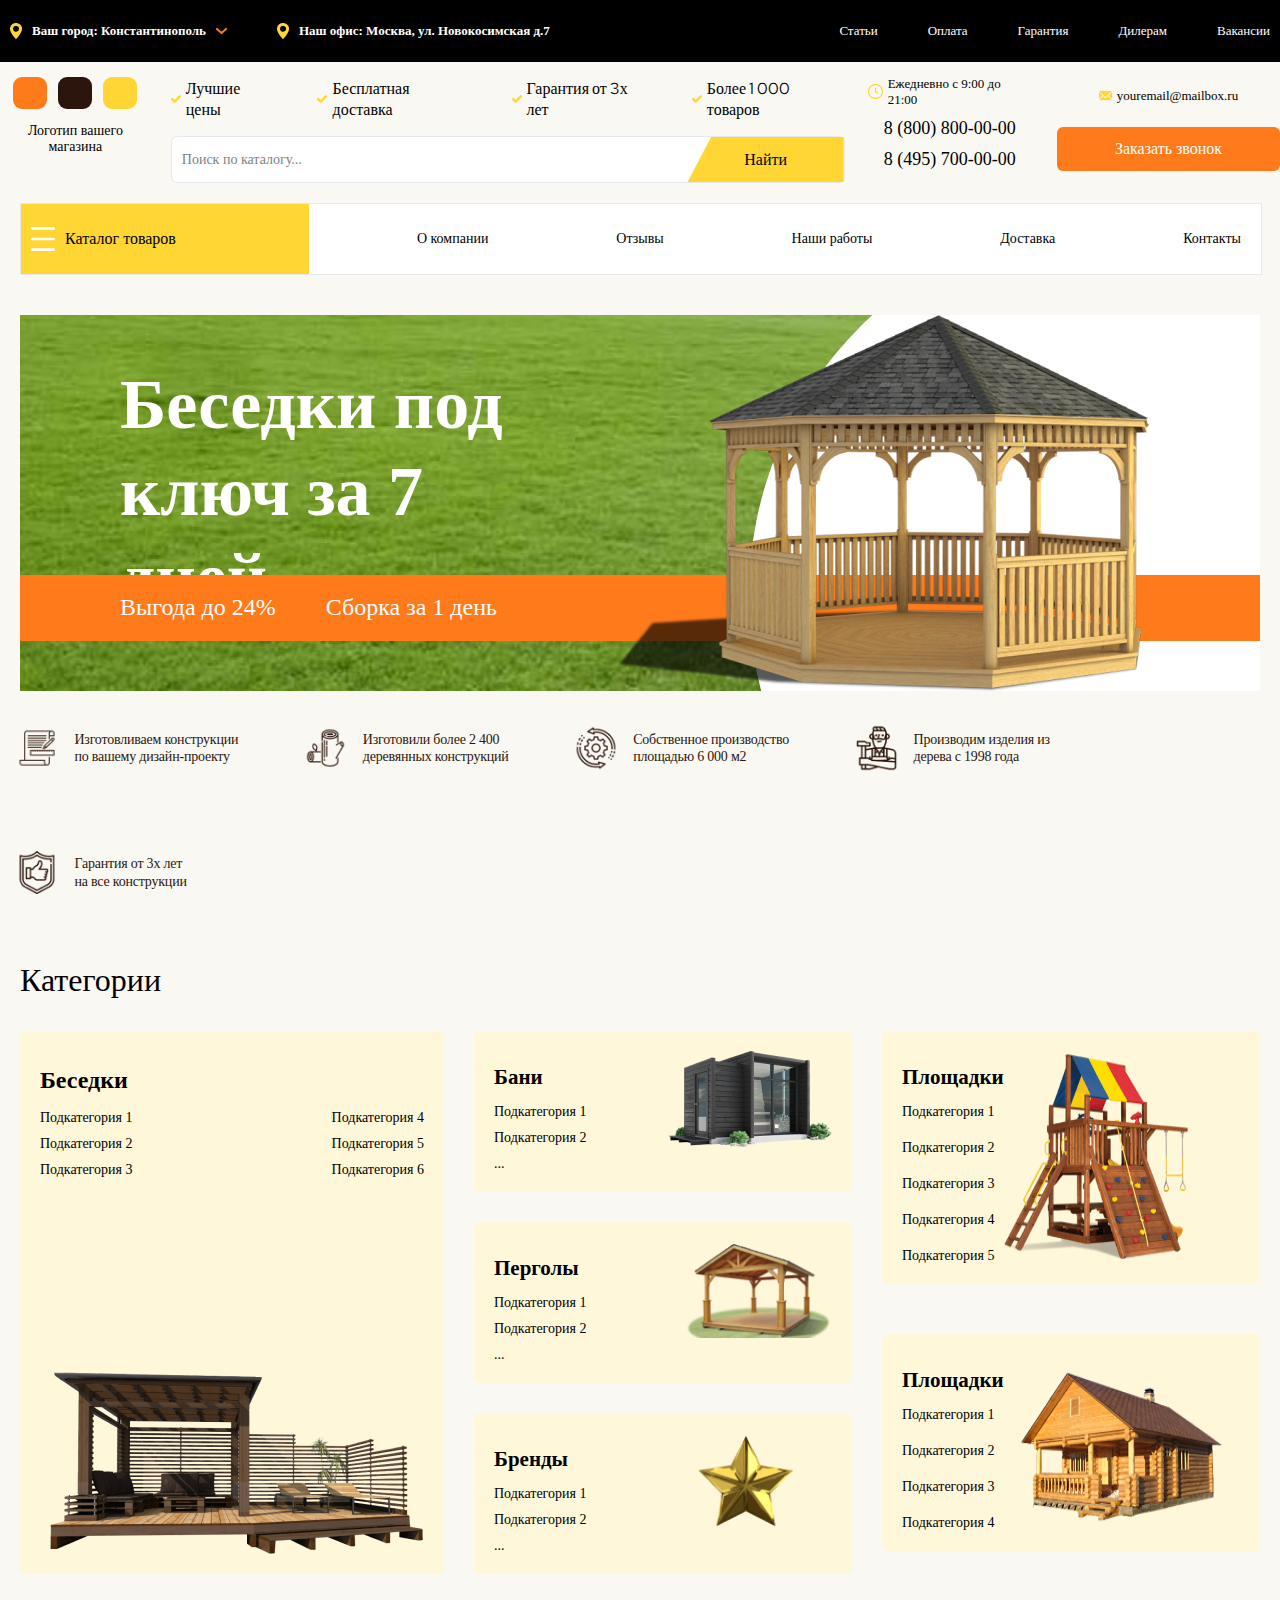
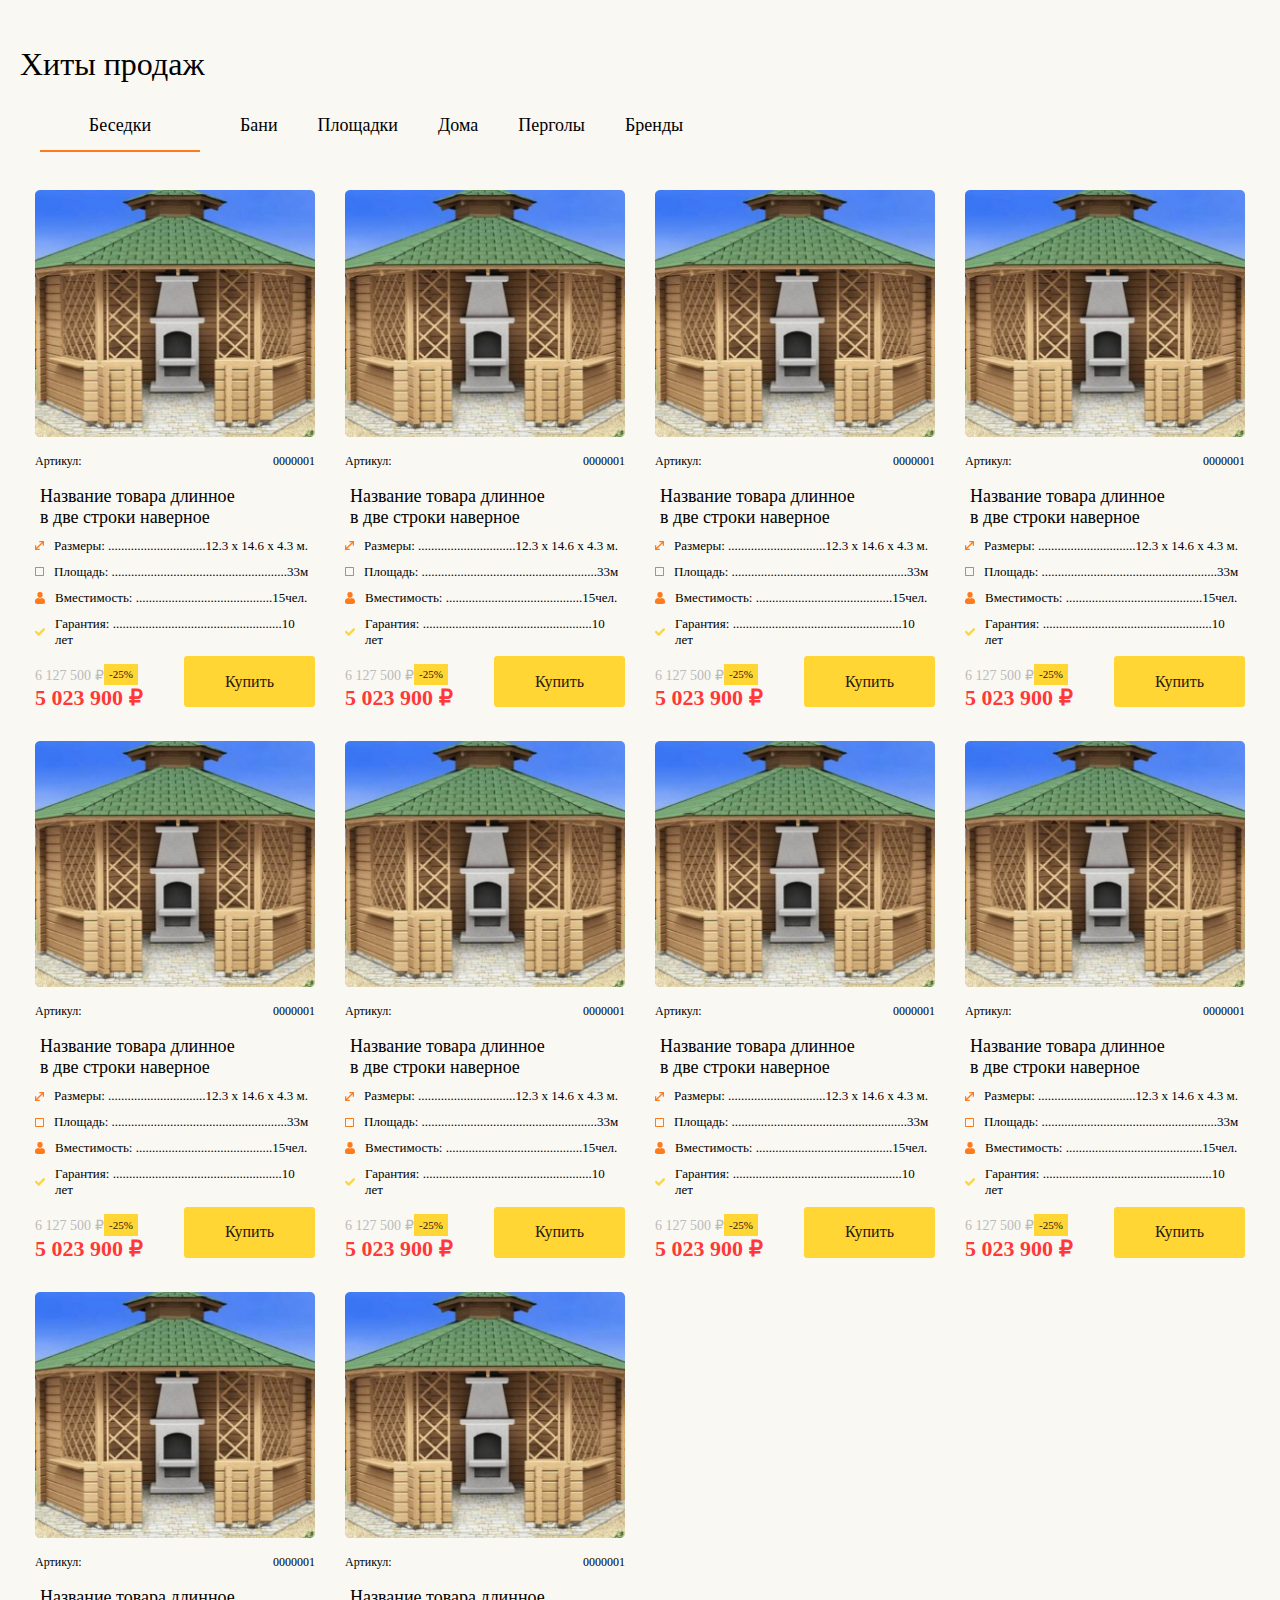
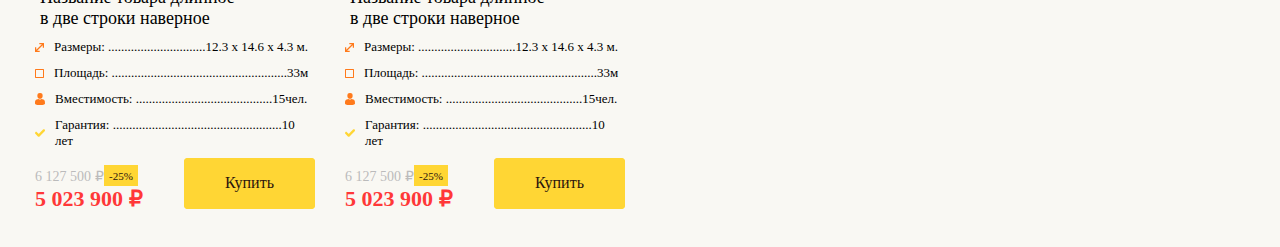
==== commit e680373e: "house project remake" ====
--- a/css/index.html
+++ b/css/index.html
@@ -66,6 +66,9 @@
                   Более 1 000 товаров
                 </p>
               </div>
+              <div class="hero__header__content__nav-line">
+                <img src="/images/three_line.svg" alt="#" />
+              </div>
               <div class="hero__header__content__nav__search">
                 <p class="hero__header__content__nav__search-text">
                   Поиск по каталогу...
@@ -74,6 +77,11 @@
                   Найти
                 </button>
               </div>
+              <img
+                src="/images/phone.svg"
+                alt="#"
+                class="hero__header__content__nav__search-phone"
+              />
             </nav>
             <div class="hero__header__content__contacts">
               <div class="hero__header__content__contacts__timework">
@@ -112,11 +120,27 @@
             <a href="#" class="hero__header2__nav-link">Контакты</a>
           </nav>
         </div>
+        <div class="hero__block">
+          <div class="container">
+            <div class="hero__info">
+              <div class="hero__info__title">
+                <h1 class="hero__info-text">Беседки под ключ за 7 дней</h1>
+                <div class="hero__info__line">
+                  <p class="hero__info__line-text1">Выгода до 24%</p>
+                  <p class="hero__info__line-text2">Сборка за 1 день</p>
+                </div>
+              </div>
+              <img src="/images/kiss.png" alt="" class="hero__info__house" />
+            </div>
+          </div>
+        </div>
+        <a href="#" class="categories">
+          <img src="/images/three-lines.svg" alt="#" />Каталог товаров</a
+        >
         <div class="hero__content">
-          <img src="/images/Group 497.png" alt="#" />
           <div class="hero__content__titles">
             <div class="hero__content__title">
-              <img src="/images/Иконка list.png" alt="#" />
+              <img src="/images/Иконка.png" alt="#" />
               <p class="title1-text">
                 Изготовливаем конструкции <br />
                 по вашему дизайн-проекту
@@ -125,29 +149,29 @@
             <div class="hero__content__title">
               <img src="/images/Иконка tree.png" alt="#" />
               <p class="title1-text">
-                Изготовливаем конструкции <br />
-                по вашему дизайн-проекту
+                Изготовили более 2 400 <br />
+                деревянных конструкций
               </p>
             </div>
             <div class="hero__content__title">
               <img src="/images/Иконка settings.png" alt="#" />
               <p class="title1-text">
-                Изготовливаем конструкции <br />
-                по вашему дизайн-проекту
+                Собственное производство <br />
+                площадью 6 000 м2
               </p>
             </div>
-            <div class="hero__content__title">
+            <div class="hero__content__title-2">
               <img src="/images/Иконка master.png" alt="#" />
               <p class="title1-text">
-                Изготовливаем конструкции <br />
-                по вашему дизайн-проекту
+                Производим изделия из <br />
+                дерева с 1998 года
               </p>
             </div>
             <div class="hero__content__title">
               <img src="/images/Иконка varanty.png" alt="#" />
               <p class="title1-text">
-                Изготовливаем конструкции <br />
-                по вашему дизайн-проекту
+                Гарантия от 3х лет <br />
+                на все конструкции
               </p>
             </div>
           </div>
@@ -184,9 +208,9 @@
               </div>
               <img src="/images/Баня.png" alt="#" />
             </div>
-            <div class="hero__title__card2">
+            <div class="hero__title__card3">
               <div class="card2__content">
-                <h1 class="card2-text">Бани</h1>
+                <h1 class="card2-text">Перголы</h1>
                 <nav class="card2__nav">
                   <a href="#" class="card2__nav-link">Подкатегория 1</a>
                   <a href="#" class="card2__nav-link">Подкатегория 2</a>
@@ -195,9 +219,9 @@
               </div>
               <img src="/images/Perg.png" alt="#" />
             </div>
-            <div class="hero__title__card2">
+            <div class="hero__title__card4">
               <div class="card2__content">
-                <h1 class="card2-text">Бани</h1>
+                <h1 class="card2-text">Бренды</h1>
                 <nav class="card2__nav">
                   <a href="#" class="card2__nav-link">Подкатегория 1</a>
                   <a href="#" class="card2__nav-link">Подкатегория 2</a>
@@ -209,7 +233,7 @@
             <div class="card-5-6">
               <div class="hero__title__card5">
                 <div class="card5">
-                  <h1 class="card5__logo">Детские площадки</h1>
+                  <h1 class="card5__logo">Площадки</h1>
                   <nav class="card5__nav">
                     <a href="#" class="card5__nav-link">Подкатегория 1</a>
                     <a href="#" class="card5__nav-link">Подкатегория 2</a>
@@ -222,7 +246,7 @@
               </div>
               <div class="hero__title__card6">
                 <div class="card5">
-                  <h1 class="card5__logo">Детские площадки</h1>
+                  <h1 class="card5__logo">Площадки</h1>
                   <nav class="card5__nav">
                     <a href="#" class="card5__nav-link">Подкатегория 1</a>
                     <a href="#" class="card5__nav-link">Подкатегория 2</a>
@@ -241,11 +265,11 @@
             <a href="#" class="hero__center__nav-link"
               >Беседки <img src="/images/line.svg" alt="#"
             /></a>
-            <a href="#" class="hero__center__nav-link">Бани</a>
-            <a href="#" class="hero__center__nav-link">Площадки</a>
-            <a href="#" class="hero__center__nav-link">Дома</a>
-            <a href="#" class="hero__center__nav-link">Перголы</a>
-            <a href="#" class="hero__center__nav-link">Бренды</a>
+            <a href="#" class="hero__center__nav-link-1">Бани</a>
+            <a href="#" class="hero__center__nav-link-2">Площадки</a>
+            <a href="#" class="hero__center__nav-link-3">Дома</a>
+            <a href="#" class="hero__center__nav-link-4">Перголы</a>
+            <a href="#" class="hero__center__nav-link-5">Бренды</a>
           </nav>
           <div class="hero__center__cards">
             <div class="hero__center__card1">
@@ -696,8 +720,695 @@
                 </div>
               </div>
             </div>
+            <div class="hero__center__card9">
+              <div class="card1__img__wrap">
+                <img src="/images/image 35.png" alt="#" />
+              </div>
+              <div class="card1__artikul">
+                <p class="card1__artikul-text">Артикул:</p>
+                <p class="card1__artikul-text">0000001</p>
+              </div>
+              <div class="card1__title">
+                <p class="card1__title-text">
+                  Название товара длинное <br />
+                  в две строки наверное
+                </p>
+                <div class="card1__title__size">
+                  <img src="/images/vector-mini.svg" alt="#" />
+                  <p class="card1__title__size-text">
+                    Размеры: ..............................12.3 x 14.6 x 4.3 м.
+                  </p>
+                </div>
+                <div class="card1__title__square">
+                  <img src="/images/Rectangle 446.png" alt="#" />
+                  <p class="card1__title__square-text">
+                    Площадь:
+                    ......................................................33м
+                  </p>
+                </div>
+                <div class="card1__title__capacity">
+                  <img src="/images/contact.svg" alt="#" />
+                  <p class="card1__title__capacity-text">
+                    Вместимость:
+                    ..........................................15чел.
+                  </p>
+                </div>
+                <div class="card1__title__varanty">
+                  <img src="/images/checkmark.svg" alt="#" />
+                  <p class="card1__title__varanty-text">
+                    Гарантия:
+                    ....................................................10 лет
+                  </p>
+                </div>
+              </div>
+              <div class="card1__footer">
+                <div class="card__footer__titles">
+                  <div class="card1__footer__prices">
+                    <p class="card1__footer__oldprice">6 127 500 ₽</p>
+                    <p class="card1__footer__sale">-25%</p>
+                  </div>
+                  <div class="card1__footer__newprice">
+                    <p class="price">5 023 900 ₽</p>
+                  </div>
+                </div>
+                <div class="card1__footer-btn">
+                  <button class="card1__footer-btn">Купить</button>
+                </div>
+              </div>
+            </div>
+            <div class="hero__center__card10">
+              <div class="card1__img__wrap">
+                <img src="/images/image 35.png" alt="#" />
+              </div>
+              <div class="card1__artikul">
+                <p class="card1__artikul-text">Артикул:</p>
+                <p class="card1__artikul-text">0000001</p>
+              </div>
+              <div class="card1__title">
+                <p class="card1__title-text">
+                  Название товара длинное <br />
+                  в две строки наверное
+                </p>
+                <div class="card1__title__size">
+                  <img src="/images/vector-mini.svg" alt="#" />
+                  <p class="card1__title__size-text">
+                    Размеры: ..............................12.3 x 14.6 x 4.3 м.
+                  </p>
+                </div>
+                <div class="card1__title__square">
+                  <img src="/images/Rectangle 446.png" alt="#" />
+                  <p class="card1__title__square-text">
+                    Площадь:
+                    ......................................................33м
+                  </p>
+                </div>
+                <div class="card1__title__capacity">
+                  <img src="/images/contact.svg" alt="#" />
+                  <p class="card1__title__capacity-text">
+                    Вместимость:
+                    ..........................................15чел.
+                  </p>
+                </div>
+                <div class="card1__title__varanty">
+                  <img src="/images/checkmark.svg" alt="#" />
+                  <p class="card1__title__varanty-text">
+                    Гарантия:
+                    ....................................................10 лет
+                  </p>
+                </div>
+              </div>
+              <div class="card1__footer">
+                <div class="card__footer__titles">
+                  <div class="card1__footer__prices">
+                    <p class="card1__footer__oldprice">6 127 500 ₽</p>
+                    <p class="card1__footer__sale">-25%</p>
+                  </div>
+                  <div class="card1__footer__newprice">
+                    <p class="price">5 023 900 ₽</p>
+                  </div>
+                </div>
+                <div class="card1__footer-btn">
+                  <button class="card1__footer-btn">Купить</button>
+                </div>
+              </div>
+            </div>
           </div>
         </div>
+        <!-- <div class="hero__center-2">
+          <p class="hero__center__logo">Акционные модели</p>
+          <nav class="hero__center__nav">
+            <a href="#" class="hero__center__nav-link"
+              >Беседки <img src="/images/line.svg" alt="#"
+            /></a>
+            <a href="#" class="hero__center__nav-link-1">Бани</a>
+            <a href="#" class="hero__center__nav-link-2">Площадки</a>
+            <a href="#" class="hero__center__nav-link-3">Дома</a>
+            <a href="#" class="hero__center__nav-link-4">Перголы</a>
+            <a href="#" class="hero__center__nav-link-5">Бренды</a>
+          </nav>
+          <div class="hero__center__cards">
+            <div class="hero__center__card1">
+              <div class="card1__img__wrap">
+                <img src="/images/image 35.png" alt="#" />
+              </div>
+              <div class="card1__artikul">
+                <p class="card1__artikul-text">Артикул:</p>
+                <p class="card1__artikul-text">0000001</p>
+              </div>
+              <div class="card1__title">
+                <p class="card1__title-text">
+                  Название товара длинное <br />
+                  в две строки наверное
+                </p>
+                <div class="card1__title__size">
+                  <img src="/images/vector-mini.svg" alt="#" />
+                  <p class="card1__title__size-text">
+                    Размеры: ..............................12.3 x 14.6 x 4.3 м.
+                  </p>
+                </div>
+                <div class="card1__title__square">
+                  <img src="/images/Rectangle 446.png" alt="#" />
+                  <p class="card1__title__square-text">
+                    Площадь:
+                    ......................................................33м
+                  </p>
+                </div>
+                <div class="card1__title__capacity">
+                  <img src="/images/contact.svg" alt="#" />
+                  <p class="card1__title__capacity-text">
+                    Вместимость:
+                    ..........................................15чел.
+                  </p>
+                </div>
+                <div class="card1__title__varanty">
+                  <img src="/images/checkmark.svg" alt="#" />
+                  <p class="card1__title__varanty-text">
+                    Гарантия:
+                    ....................................................10 лет
+                  </p>
+                </div>
+              </div>
+              <div class="card1__footer">
+                <div class="card__footer__titles">
+                  <div class="card1__footer__prices">
+                    <p class="card1__footer__oldprice">6 127 500 ₽</p>
+                    <p class="card1__footer__sale">-25%</p>
+                  </div>
+                  <div class="card1__footer__newprice">
+                    <p class="price">5 023 900 ₽</p>
+                  </div>
+                </div>
+                <div class="card1__footer-btn">
+                  <button class="card1__footer-btn">Купить</button>
+                </div>
+              </div>
+            </div>
+            <div class="hero__center__card2">
+              <div class="card1__img__wrap">
+                <img src="/images/image 35.png" alt="#" />
+              </div>
+              <div class="card1__artikul">
+                <p class="card1__artikul-text">Артикул:</p>
+                <p class="card1__artikul-text">0000001</p>
+              </div>
+              <div class="card1__title">
+                <p class="card1__title-text">
+                  Название товара длинное <br />
+                  в две строки наверное
+                </p>
+                <div class="card1__title__size">
+                  <img src="/images/vector-mini.svg" alt="#" />
+                  <p class="card1__title__size-text">
+                    Размеры: ..............................12.3 x 14.6 x 4.3 м.
+                  </p>
+                </div>
+                <div class="card1__title__square">
+                  <img src="/images/Rectangle 446.png" alt="#" />
+                  <p class="card1__title__square-text">
+                    Площадь:
+                    ......................................................33м
+                  </p>
+                </div>
+                <div class="card1__title__capacity">
+                  <img src="/images/contact.svg" alt="#" />
+                  <p class="card1__title__capacity-text">
+                    Вместимость:
+                    ..........................................15чел.
+                  </p>
+                </div>
+                <div class="card1__title__varanty">
+                  <img src="/images/checkmark.svg" alt="#" />
+                  <p class="card1__title__varanty-text">
+                    Гарантия:
+                    ....................................................10 лет
+                  </p>
+                </div>
+              </div>
+              <div class="card1__footer">
+                <div class="card__footer__titles">
+                  <div class="card1__footer__prices">
+                    <p class="card1__footer__oldprice">6 127 500 ₽</p>
+                    <p class="card1__footer__sale">-25%</p>
+                  </div>
+                  <div class="card1__footer__newprice">
+                    <p class="price">5 023 900 ₽</p>
+                  </div>
+                </div>
+                <div class="card1__footer-btn">
+                  <button class="card1__footer-btn">Купить</button>
+                </div>
+              </div>
+            </div>
+            <div class="hero__center__card3">
+              <div class="card1__img__wrap">
+                <img src="/images/image 35.png" alt="#" />
+              </div>
+              <div class="card1__artikul">
+                <p class="card1__artikul-text">Артикул:</p>
+                <p class="card1__artikul-text">0000001</p>
+              </div>
+              <div class="card1__title">
+                <p class="card1__title-text">
+                  Название товара длинное <br />
+                  в две строки наверное
+                </p>
+                <div class="card1__title__size">
+                  <img src="/images/vector-mini.svg" alt="#" />
+                  <p class="card1__title__size-text">
+                    Размеры: ..............................12.3 x 14.6 x 4.3 м.
+                  </p>
+                </div>
+                <div class="card1__title__square">
+                  <img src="/images/Rectangle 446.png" alt="#" />
+                  <p class="card1__title__square-text">
+                    Площадь:
+                    ......................................................33м
+                  </p>
+                </div>
+                <div class="card1__title__capacity">
+                  <img src="/images/contact.svg" alt="#" />
+                  <p class="card1__title__capacity-text">
+                    Вместимость:
+                    ..........................................15чел.
+                  </p>
+                </div>
+                <div class="card1__title__varanty">
+                  <img src="/images/checkmark.svg" alt="#" />
+                  <p class="card1__title__varanty-text">
+                    Гарантия:
+                    ....................................................10 лет
+                  </p>
+                </div>
+              </div>
+              <div class="card1__footer">
+                <div class="card__footer__titles">
+                  <div class="card1__footer__prices">
+                    <p class="card1__footer__oldprice">6 127 500 ₽</p>
+                    <p class="card1__footer__sale">-25%</p>
+                  </div>
+                  <div class="card1__footer__newprice">
+                    <p class="price">5 023 900 ₽</p>
+                  </div>
+                </div>
+                <div class="card1__footer-btn">
+                  <button class="card1__footer-btn">Купить</button>
+                </div>
+              </div>
+            </div>
+            <div class="hero__center__card4">
+              <div class="card1__img__wrap">
+                <img src="/images/image 35.png" alt="#" />
+              </div>
+              <div class="card1__artikul">
+                <p class="card1__artikul-text">Артикул:</p>
+                <p class="card1__artikul-text">0000001</p>
+              </div>
+              <div class="card1__title">
+                <p class="card1__title-text">
+                  Название товара длинное <br />
+                  в две строки наверное
+                </p>
+                <div class="card1__title__size">
+                  <img src="/images/vector-mini.svg" alt="#" />
+                  <p class="card1__title__size-text">
+                    Размеры: ..............................12.3 x 14.6 x 4.3 м.
+                  </p>
+                </div>
+                <div class="card1__title__square">
+                  <img src="/images/Rectangle 446.png" alt="#" />
+                  <p class="card1__title__square-text">
+                    Площадь:
+                    ......................................................33м
+                  </p>
+                </div>
+                <div class="card1__title__capacity">
+                  <img src="/images/contact.svg" alt="#" />
+                  <p class="card1__title__capacity-text">
+                    Вместимость:
+                    ..........................................15чел.
+                  </p>
+                </div>
+                <div class="card1__title__varanty">
+                  <img src="/images/checkmark.svg" alt="#" />
+                  <p class="card1__title__varanty-text">
+                    Гарантия:
+                    ....................................................10 лет
+                  </p>
+                </div>
+              </div>
+              <div class="card1__footer">
+                <div class="card__footer__titles">
+                  <div class="card1__footer__prices">
+                    <p class="card1__footer__oldprice">6 127 500 ₽</p>
+                    <p class="card1__footer__sale">-25%</p>
+                  </div>
+                  <div class="card1__footer__newprice">
+                    <p class="price">5 023 900 ₽</p>
+                  </div>
+                </div>
+                <div class="card1__footer-btn">
+                  <button class="card1__footer-btn">Купить</button>
+                </div>
+              </div>
+            </div>
+            <div class="hero__center__card5">
+              <div class="card1__img__wrap">
+                <img src="/images/image 35.png" alt="#" />
+              </div>
+              <div class="card1__artikul">
+                <p class="card1__artikul-text">Артикул:</p>
+                <p class="card1__artikul-text">0000001</p>
+              </div>
+              <div class="card1__title">
+                <p class="card1__title-text">
+                  Название товара длинное <br />
+                  в две строки наверное
+                </p>
+                <div class="card1__title__size">
+                  <img src="/images/vector-mini.svg" alt="#" />
+                  <p class="card1__title__size-text">
+                    Размеры: ..............................12.3 x 14.6 x 4.3 м.
+                  </p>
+                </div>
+                <div class="card1__title__square">
+                  <img src="/images/Rectangle 446.png" alt="#" />
+                  <p class="card1__title__square-text">
+                    Площадь:
+                    ......................................................33м
+                  </p>
+                </div>
+                <div class="card1__title__capacity">
+                  <img src="/images/contact.svg" alt="#" />
+                  <p class="card1__title__capacity-text">
+                    Вместимость:
+                    ..........................................15чел.
+                  </p>
+                </div>
+                <div class="card1__title__varanty">
+                  <img src="/images/checkmark.svg" alt="#" />
+                  <p class="card1__title__varanty-text">
+                    Гарантия:
+                    ....................................................10 лет
+                  </p>
+                </div>
+              </div>
+              <div class="card1__footer">
+                <div class="card__footer__titles">
+                  <div class="card1__footer__prices">
+                    <p class="card1__footer__oldprice">6 127 500 ₽</p>
+                    <p class="card1__footer__sale">-25%</p>
+                  </div>
+                  <div class="card1__footer__newprice">
+                    <p class="price">5 023 900 ₽</p>
+                  </div>
+                </div>
+                <div class="card1__footer-btn">
+                  <button class="card1__footer-btn">Купить</button>
+                </div>
+              </div>
+            </div>
+            <div class="hero__center__card6">
+              <div class="card1__img__wrap">
+                <img src="/images/image 35.png" alt="#" />
+              </div>
+              <div class="card1__artikul">
+                <p class="card1__artikul-text">Артикул:</p>
+                <p class="card1__artikul-text">0000001</p>
+              </div>
+              <div class="card1__title">
+                <p class="card1__title-text">
+                  Название товара длинное <br />
+                  в две строки наверное
+                </p>
+                <div class="card1__title__size">
+                  <img src="/images/vector-mini.svg" alt="#" />
+                  <p class="card1__title__size-text">
+                    Размеры: ..............................12.3 x 14.6 x 4.3 м.
+                  </p>
+                </div>
+                <div class="card1__title__square">
+                  <img src="/images/Rectangle 446.png" alt="#" />
+                  <p class="card1__title__square-text">
+                    Площадь:
+                    ......................................................33м
+                  </p>
+                </div>
+                <div class="card1__title__capacity">
+                  <img src="/images/contact.svg" alt="#" />
+                  <p class="card1__title__capacity-text">
+                    Вместимость:
+                    ..........................................15чел.
+                  </p>
+                </div>
+                <div class="card1__title__varanty">
+                  <img src="/images/checkmark.svg" alt="#" />
+                  <p class="card1__title__varanty-text">
+                    Гарантия:
+                    ....................................................10 лет
+                  </p>
+                </div>
+              </div>
+              <div class="card1__footer">
+                <div class="card__footer__titles">
+                  <div class="card1__footer__prices">
+                    <p class="card1__footer__oldprice">6 127 500 ₽</p>
+                    <p class="card1__footer__sale">-25%</p>
+                  </div>
+                  <div class="card1__footer__newprice">
+                    <p class="price">5 023 900 ₽</p>
+                  </div>
+                </div>
+                <div class="card1__footer-btn">
+                  <button class="card1__footer-btn">Купить</button>
+                </div>
+              </div>
+            </div>
+            <div class="hero__center__card7">
+              <div class="card1__img__wrap">
+                <img src="/images/image 35.png" alt="#" />
+              </div>
+              <div class="card1__artikul">
+                <p class="card1__artikul-text">Артикул:</p>
+                <p class="card1__artikul-text">0000001</p>
+              </div>
+              <div class="card1__title">
+                <p class="card1__title-text">
+                  Название товара длинное <br />
+                  в две строки наверное
+                </p>
+                <div class="card1__title__size">
+                  <img src="/images/vector-mini.svg" alt="#" />
+                  <p class="card1__title__size-text">
+                    Размеры: ..............................12.3 x 14.6 x 4.3 м.
+                  </p>
+                </div>
+                <div class="card1__title__square">
+                  <img src="/images/Rectangle 446.png" alt="#" />
+                  <p class="card1__title__square-text">
+                    Площадь:
+                    ......................................................33м
+                  </p>
+                </div>
+                <div class="card1__title__capacity">
+                  <img src="/images/contact.svg" alt="#" />
+                  <p class="card1__title__capacity-text">
+                    Вместимость:
+                    ..........................................15чел.
+                  </p>
+                </div>
+                <div class="card1__title__varanty">
+                  <img src="/images/checkmark.svg" alt="#" />
+                  <p class="card1__title__varanty-text">
+                    Гарантия:
+                    ....................................................10 лет
+                  </p>
+                </div>
+              </div>
+              <div class="card1__footer">
+                <div class="card__footer__titles">
+                  <div class="card1__footer__prices">
+                    <p class="card1__footer__oldprice">6 127 500 ₽</p>
+                    <p class="card1__footer__sale">-25%</p>
+                  </div>
+                  <div class="card1__footer__newprice">
+                    <p class="price">5 023 900 ₽</p>
+                  </div>
+                </div>
+                <div class="card1__footer-btn">
+                  <button class="card1__footer-btn">Купить</button>
+                </div>
+              </div>
+            </div>
+            <div class="hero__center__card8">
+              <div class="card1__img__wrap">
+                <img src="/images/image 35.png" alt="#" />
+              </div>
+              <div class="card1__artikul">
+                <p class="card1__artikul-text">Артикул:</p>
+                <p class="card1__artikul-text">0000001</p>
+              </div>
+              <div class="card1__title">
+                <p class="card1__title-text">
+                  Название товара длинное <br />
+                  в две строки наверное
+                </p>
+                <div class="card1__title__size">
+                  <img src="/images/vector-mini.svg" alt="#" />
+                  <p class="card1__title__size-text">
+                    Размеры: ..............................12.3 x 14.6 x 4.3 м.
+                  </p>
+                </div>
+                <div class="card1__title__square">
+                  <img src="/images/Rectangle 446.png" alt="#" />
+                  <p class="card1__title__square-text">
+                    Площадь:
+                    ......................................................33м
+                  </p>
+                </div>
+                <div class="card1__title__capacity">
+                  <img src="/images/contact.svg" alt="#" />
+                  <p class="card1__title__capacity-text">
+                    Вместимость:
+                    ..........................................15чел.
+                  </p>
+                </div>
+                <div class="card1__title__varanty">
+                  <img src="/images/checkmark.svg" alt="#" />
+                  <p class="card1__title__varanty-text">
+                    Гарантия:
+                    ....................................................10 лет
+                  </p>
+                </div>
+              </div>
+              <div class="card1__footer">
+                <div class="card__footer__titles">
+                  <div class="card1__footer__prices">
+                    <p class="card1__footer__oldprice">6 127 500 ₽</p>
+                    <p class="card1__footer__sale">-25%</p>
+                  </div>
+                  <div class="card1__footer__newprice">
+                    <p class="price">5 023 900 ₽</p>
+                  </div>
+                </div>
+                <div class="card1__footer-btn">
+                  <button class="card1__footer-btn">Купить</button>
+                </div>
+              </div>
+            </div>
+            <div class="hero__center__card9">
+              <div class="card1__img__wrap">
+                <img src="/images/image 35.png" alt="#" />
+              </div>
+              <div class="card1__artikul">
+                <p class="card1__artikul-text">Артикул:</p>
+                <p class="card1__artikul-text">0000001</p>
+              </div>
+              <div class="card1__title">
+                <p class="card1__title-text">
+                  Название товара длинное <br />
+                  в две строки наверное
+                </p>
+                <div class="card1__title__size">
+                  <img src="/images/vector-mini.svg" alt="#" />
+                  <p class="card1__title__size-text">
+                    Размеры: ..............................12.3 x 14.6 x 4.3 м.
+                  </p>
+                </div>
+                <div class="card1__title__square">
+                  <img src="/images/Rectangle 446.png" alt="#" />
+                  <p class="card1__title__square-text">
+                    Площадь:
+                    ......................................................33м
+                  </p>
+                </div>
+                <div class="card1__title__capacity">
+                  <img src="/images/contact.svg" alt="#" />
+                  <p class="card1__title__capacity-text">
+                    Вместимость:
+                    ..........................................15чел.
+                  </p>
+                </div>
+                <div class="card1__title__varanty">
+                  <img src="/images/checkmark.svg" alt="#" />
+                  <p class="card1__title__varanty-text">
+                    Гарантия:
+                    ....................................................10 лет
+                  </p>
+                </div>
+              </div>
+              <div class="card1__footer">
+                <div class="card__footer__titles">
+                  <div class="card1__footer__prices">
+                    <p class="card1__footer__oldprice">6 127 500 ₽</p>
+                    <p class="card1__footer__sale">-25%</p>
+                  </div>
+                  <div class="card1__footer__newprice">
+                    <p class="price">5 023 900 ₽</p>
+                  </div>
+                </div>
+                <div class="card1__footer-btn">
+                  <button class="card1__footer-btn">Купить</button>
+                </div>
+              </div>
+            </div>
+            <div class="hero__center__card10">
+              <div class="card1__img__wrap">
+                <img src="/images/image 35.png" alt="#" />
+              </div>
+              <div class="card1__artikul">
+                <p class="card1__artikul-text">Артикул:</p>
+                <p class="card1__artikul-text">0000001</p>
+              </div>
+              <div class="card1__title">
+                <p class="card1__title-text">
+                  Название товара длинное <br />
+                  в две строки наверное
+                </p>
+                <div class="card1__title__size">
+                  <img src="/images/vector-mini.svg" alt="#" />
+                  <p class="card1__title__size-text">
+                    Размеры: ..............................12.3 x 14.6 x 4.3 м.
+                  </p>
+                </div>
+                <div class="card1__title__square">
+                  <img src="/images/Rectangle 446.png" alt="#" />
+                  <p class="card1__title__square-text">
+                    Площадь:
+                    ......................................................33м
+                  </p>
+                </div>
+                <div class="card1__title__capacity">
+                  <img src="/images/contact.svg" alt="#" />
+                  <p class="card1__title__capacity-text">
+                    Вместимость:
+                    ..........................................15чел.
+                  </p>
+                </div>
+                <div class="card1__title__varanty">
+                  <img src="/images/checkmark.svg" alt="#" />
+                  <p class="card1__title__varanty-text">
+                    Гарантия:
+                    ....................................................10 лет
+                  </p>
+                </div>
+              </div>
+              <div class="card1__footer">
+                <div class="card__footer__titles">
+                  <div class="card1__footer__prices">
+                    <p class="card1__footer__oldprice">6 127 500 ₽</p>
+                    <p class="card1__footer__sale">-25%</p>
+                  </div>
+                  <div class="card1__footer__newprice">
+                    <p class="price">5 023 900 ₽</p>
+                  </div>
+                </div>
+                <div class="card1__footer-btn">
+                  <button class="card1__footer-btn">Купить</button>
+                </div>
+              </div>
+            </div>
+          </div>
+        </div> -->
       </div>
     </div>
   </body>
--- a/css/style.css
+++ b/css/style.css
@@ -3,7 +3,7 @@
   font-family: "Red Hat Display";
 }
 .container {
-  max-width: 1240px;
+  max-width: 1551px;
   margin: 0 auto;
 }
 a {
@@ -72,17 +72,17 @@
   }
 }
 @media screen and (max-width: 590px) {
-  .header__location2 {
+  .header {
     display: none;
   }
 }
 .hero {
-  padding: 20px;
   background: #f9f8f3;
 }
 .hero__header {
   display: flex;
   align-items: center;
+  justify-content: center;
 }
 .hero__header__content {
   display: flex;
@@ -139,6 +139,7 @@
   padding: 10px;
 }
 .hero__header__content__nav__search-btn {
+  clip-path: polygon(15% 0, 100% 0, 100% 100%, 0% 100%);
   color: #000;
   text-align: center;
   font-family: Museo Sans Cyrl;
@@ -207,6 +208,14 @@
   background: #ff7a1b;
   border-radius: 6px;
 }
+@media screen and (max-width: 1600px) {
+  .hero__header__content__nav-line {
+    display: none;
+  }
+  .hero__header__content__nav__search-phone {
+    display: none;
+  }
+}
 @media screen and (max-width: 1100px) {
   .hero__header__content__logo {
     display: none;
@@ -223,12 +232,33 @@
     display: flex;
     align-items: center;
     justify-content: center;
+    background: #000;
+    padding: 20px;
   }
   .hero__header__content__nav__text {
     display: flex;
     flex-wrap: wrap;
     align-items: center;
     justify-content: center;
+  }
+  .hero__header__content__nav-line {
+    display: inline-block;
+  }
+  .hero__header__content__nav__search-phone {
+    display: inline-block;
+  }
+  .hero__header__content__nav__text {
+    display: none;
+  }
+  .hero__header__content__nav {
+    display: flex;
+    align-items: center;
+    flex-wrap: nowrap;
+    flex-direction: row;
+    gap: 20px;
+  }
+  .hero__header__content__nav__search-btn {
+    display: none;
   }
 }
 .hero__header2 {
@@ -257,6 +287,21 @@
   font-weight: 400;
   line-height: normal;
 }
+.categories {
+  padding: 10px;
+  display: flex;
+  align-items: center;
+  gap: 10px;
+  background: #ffd634;
+  width: 100%;
+  height: 50px;
+  color: #000;
+  font-family: Museo Sans Cyrl;
+  font-size: 16px;
+  font-style: normal;
+  font-weight: 400;
+  line-height: normal;
+}
 .hero__header2__nav-link {
   color: #000;
   font-family: Museo Sans Cyrl;
@@ -265,22 +310,113 @@
   font-weight: 400;
   line-height: normal;
   padding: 20px;
+}
+@media screen and (max-width: 1600px) {
+  .categories {
+    display: none;
+  }
 }
 @media screen and (max-width: 900px) {
   .hero__header2__nav {
-    gap: 50px;
-    border: 1px solid #e8e8e8;
-    background: #fff;
-    display: flex;
-    align-items: center;
-    justify-content: space-between;
-    flex-wrap: wrap;
-    width: 100%;
-    text-align: center;
-  }
-  .hero__header2__nav-link {
-    padding: 30px;
-    text-align: center;
+    display: none;
+  }
+  .hero__header2 {
+    padding: 0;
+  }
+}
+@media screen and (max-width: 400px) {
+  .categories {
+    display: flex;
+    align-items: center;
+  }
+}
+.hero__block {
+  padding: 20px;
+}
+.hero__info {
+  position: relative;
+  background: url(/images/image\ 59.png) no-repeat center/cover;
+  display: flex;
+  align-items: flex-start;
+  justify-content: space-between;
+  padding: 0 100px;
+  overflow: hidden;
+}
+
+.hero__info::after {
+  content: "";
+  width: 761px;
+  height: 761px;
+  background: #fff;
+  position: absolute;
+  right: -250px;
+  top: -100px;
+  z-index: 1;
+  border-radius: 50%;
+}
+.hero__info-text {
+  color: #fff;
+  font-family: Museo Sans Cyrl;
+  font-size: 70px;
+  font-style: normal;
+  font-weight: 600;
+  line-height: 124.368%;
+}
+.hero__info__house {
+  position: relative;
+  z-index: 3;
+  right: 10px;
+}
+
+.hero__info__line {
+  bottom: 50px;
+  right: 0;
+  left: 0;
+  position: absolute;
+  z-index: 2;
+  max-width: 100%;
+  height: 66px;
+  background: #ff7a1b;
+  display: flex;
+  align-items: center;
+  gap: 50px;
+  padding: 0 100px;
+}
+.hero__info__line-text1 {
+  color: #fff;
+  font-family: Museo Sans Cyrl;
+  font-size: 24px;
+  font-style: normal;
+  font-weight: 400;
+  line-height: 97.368%;
+}
+.hero__info__line-text2 {
+  color: #fff;
+  font-family: Museo Sans Cyrl;
+  font-size: 24px;
+  font-style: normal;
+  font-weight: 400;
+  line-height: 97.368%;
+}
+@media screen and (max-width: 800px) {
+  .hero__block {
+    margin: 0;
+    padding: 0;
+  }
+  .hero__info {
+    background: #6e9425;
+  }
+  .hero__info::after {
+    display: none;
+  }
+  .hero__info__house {
+    display: none;
+  }
+  .hero__info__line {
+    display: none;
+  }
+  .hero__info {
+    padding: 10px;
   }
 }
 .hero__content img {
@@ -296,8 +432,13 @@
   display: flex;
   align-items: center;
   flex-wrap: wrap;
+  gap: 50px;
 }
 .hero__content__title {
+  display: flex;
+  align-items: center;
+}
+.hero__content__title-2 {
   display: flex;
   align-items: center;
 }
@@ -313,8 +454,29 @@
   letter-spacing: -0.21px;
 }
 .hero__content__title img {
-  width: 74.48px;
-  height: 56.24px;
+  max-width: 74.48px;
+}
+.hero__content__title-2 img {
+  max-width: 74.48px;
+}
+@media screen and (max-width: 600px) {
+  .hero__content__title-2 {
+    display: none;
+  }
+  .hero__content__titles {
+    display: flex;
+    align-items: center;
+    flex-wrap: wrap;
+    gap: 50px;
+    justify-content: center;
+  }
+  .hero__content__title {
+    display: flex;
+    flex-direction: column;
+  }
+  .hero__content__title img {
+    max-width: 123px;
+  }
 }
 .hero__title {
   padding: 20px;
@@ -382,11 +544,35 @@
   border-radius: 6px;
   background: #fff7d9;
 }
+.hero__title__card3 {
+  display: flex;
+  justify-content: space-between;
+  padding: 20px;
+  border-radius: 6px;
+  background: #fff7d9;
+}
+.hero__title__card4 {
+  display: flex;
+  justify-content: space-between;
+  padding: 20px;
+  border-radius: 6px;
+  background: #fff7d9;
+}
 .hero__title__card2 img {
-  width: 163px;
+  max-width: 100%;
   height: 96px;
   object-fit: cover;
 }
+.hero__title__card3 img {
+  max-width: 100%;
+  height: 96px;
+  object-fit: cover;
+}
+.hero__title__card4 img {
+  max-width: 100%;
+  height: 96px;
+  object-fit: cover;
+}
 .card2-text {
   color: #000;
   font-family: Museo Sans Cyrl;
@@ -418,7 +604,6 @@
   border-radius: 6px;
   background: #fff7d9;
   display: flex;
-  margin-bottom: 20px;
 }
 
 .card5__logo {
@@ -443,48 +628,118 @@
   line-height: normal;
 }
 .hero__title__card6 {
-  margin-top: 20px;
   padding: 20px;
   border-radius: 6px;
   background: #fff7d9;
   display: flex;
 }
 .card-5-6 {
+  display: flex;
+  flex-direction: column;
   grid-column: 3;
   grid-row: 1/4;
   gap: 50px;
 }
-@media screen and (max-width: 1150px) {
-  .card-5-6 {
+@media screen and (max-width: 1200px) {
+  .card1__nav {
+    display: none;
+  }
+  .card1__nav2 {
+    display: none;
+  }
+  .hero__title__card1 {
+    display: flex;
+    justify-content: space-between;
+    flex-direction: row;
+    grid-row: 1;
+    align-items: center;
+    padding: 10px;
+    background: #efeeec;
+  }
+  .hero__title__card1 img {
+    width: 52.772px;
+    height: 29.822px;
+  }
+  .hero__title__card2 img {
+    width: 52.772px;
+    height: 29.822px;
+  }
+  .hero__title__card3 img {
+    width: 52.772px;
+    height: 29.822px;
+  }
+  .hero__title__card4 img {
+    width: 52.772px;
+    height: 29.822px;
+  }
+  .hero__title__card5 img {
+    width: 52.772px;
+    height: 29.822px;
+  }
+  .hero__title__card6 img {
+    width: 52.772px;
+    height: 29.822px;
+  }
+  .card2__nav {
     display: none;
   }
   .hero__title__cards {
     display: grid;
     grid-template-columns: 1fr 1fr;
     grid-template-rows: 1fr 1fr 1fr;
-    gap: 30px;
-  }
-}
-@media screen and (max-width: 830px) {
-  .hero__title__card1 {
-    display: none;
-  }
-  .hero__title__cards {
-    display: grid;
-    grid-template-columns: 1fr;
-    grid-template-rows: 1fr 1fr 1fr;
-    gap: 30px;
-  }
-}
-@media screen and (max-width: 380px) {
+  }
+  .card5__nav {
+    display: none;
+  }
   .hero__title__card2 {
     display: flex;
-    flex-wrap: wrap;
+    align-items: center;
+    justify-content: space-between;
+    grid-row: 2;
+    background: #efeeec;
+  }
+  .hero__title__card3 {
+    display: flex;
+    align-items: center;
+    justify-content: space-between;
+    grid-row: 3;
+    background: #efeeec;
+  }
+  .hero__title__card4 {
+    display: flex;
+    align-items: center;
+    justify-content: space-between;
+    background: #efeeec;
+  }
+  .hero__title__card5 {
+    display: flex;
+    align-items: center;
+    justify-content: space-between;
+    grid-row: 2;
+    grid-column: 2;
+    background: #efeeec;
+  }
+  .hero__title__card6 {
+    display: flex;
+    align-items: center;
+    justify-content: space-between;
+    background: #efeeec;
+  }
+  .card-5-6 {
+    grid-row: 2/4;
+    grid-column: 2;
+    gap: 32px;
+  }
+  .hero__title-logo {
+    text-align: center;
   }
 }
 .hero__center {
   padding: 20px;
 }
+/* .hero__center-2 {
+  padding: 20px;
+} */
 .hero__center__logo {
   color: #000;
   font-family: Museo Sans Cyrl;
@@ -511,9 +766,70 @@
   font-weight: 400;
   line-height: normal;
 }
+.hero__center__nav-link-1 {
+  max-width: 160px;
+  height: 60px;
+  padding: 20px;
+  color: #000;
+  text-align: center;
+  font-family: Museo Sans Cyrl;
+  font-size: 18px;
+  font-style: normal;
+  font-weight: 400;
+  line-height: normal;
+}
+.hero__center__nav-link-2 {
+  max-width: 160px;
+  height: 60px;
+  padding: 20px;
+  color: #000;
+  text-align: center;
+  font-family: Museo Sans Cyrl;
+  font-size: 18px;
+  font-style: normal;
+  font-weight: 400;
+  line-height: normal;
+}
+.hero__center__nav-link-3 {
+  max-width: 160px;
+  height: 60px;
+  padding: 20px;
+  color: #000;
+  text-align: center;
+  font-family: Museo Sans Cyrl;
+  font-size: 18px;
+  font-style: normal;
+  font-weight: 400;
+  line-height: normal;
+}
+.hero__center__nav-link-4 {
+  max-width: 160px;
+  height: 60px;
+  padding: 20px;
+  color: #000;
+  text-align: center;
+  font-family: Museo Sans Cyrl;
+  font-size: 18px;
+  font-style: normal;
+  font-weight: 400;
+  line-height: normal;
+}
+.hero__center__nav-link-5 {
+  max-width: 160px;
+  height: 60px;
+  padding: 20px;
+  color: #000;
+  text-align: center;
+  font-family: Museo Sans Cyrl;
+  font-size: 18px;
+  font-style: normal;
+  font-weight: 400;
+  line-height: normal;
+}
+
 .hero__center__cards {
   display: grid;
-  grid-template-columns: 1fr 1fr 1fr 1fr;
+  grid-template-columns: 1fr 1fr 1fr 1fr 1fr;
 }
 .hero__center__card1 {
   padding: 15px;
@@ -684,45 +1000,44 @@
 .hero__center__card8 {
   padding: 15px;
 }
-@media screen and (max-width: 1152px) {
-  .hero__center__card4 {
-    display: none;
-  }
-  .hero__center__card8 {
-    display: none;
-  }
+.hero__center__card9 {
+  padding: 15px;
+}
+.hero__center__card10 {
+  padding: 15px;
+}
+@media screen and (max-width: 1330px) {
   .hero__center__cards {
     display: grid;
-    grid-template-columns: 1fr 1fr 1fr;
-  }
-}
-@media screen and (max-width: 1040px) {
-  .hero__center__card3 {
-    display: none;
-  }
-  .hero__center__card6 {
-    display: none;
-  }
+    grid-template-columns: repeat(4, 1fr);
+  }
+}
+@media screen and (max-width: 1100px) {
   .hero__center__cards {
     display: grid;
-    grid-template-columns: 1fr 1fr;
-  }
-}
-@media screen and (max-width: 715px) {
-  .hero__center__card2 {
-    grid-row: 3;
-  }
-  .hero__center__card5 {
-    grid-row: 4;
-  }
+    grid-template-columns: repeat(3, 1fr);
+  }
+}
+@media screen and (max-width: 1000px) {
   .hero__center__cards {
     display: grid;
-    grid-template-columns: 1fr;
-  }
-  .hero__center__nav {
-    display: none;
+    grid-template-columns: repeat(2, 1fr);
   }
   .hero__center__logo {
     text-align: center;
   }
-}
+  .hero__center__nav-link-5 {
+    display: none;
+  }
+  .hero__center__nav-link-4 {
+    display: none;
+  }
+  .hero__center__nav {
+    display: flex;
+    align-items: center;
+    justify-content: center;
+  }
+  .card1__footer-btn {
+    width: 100px;
+  }
+}
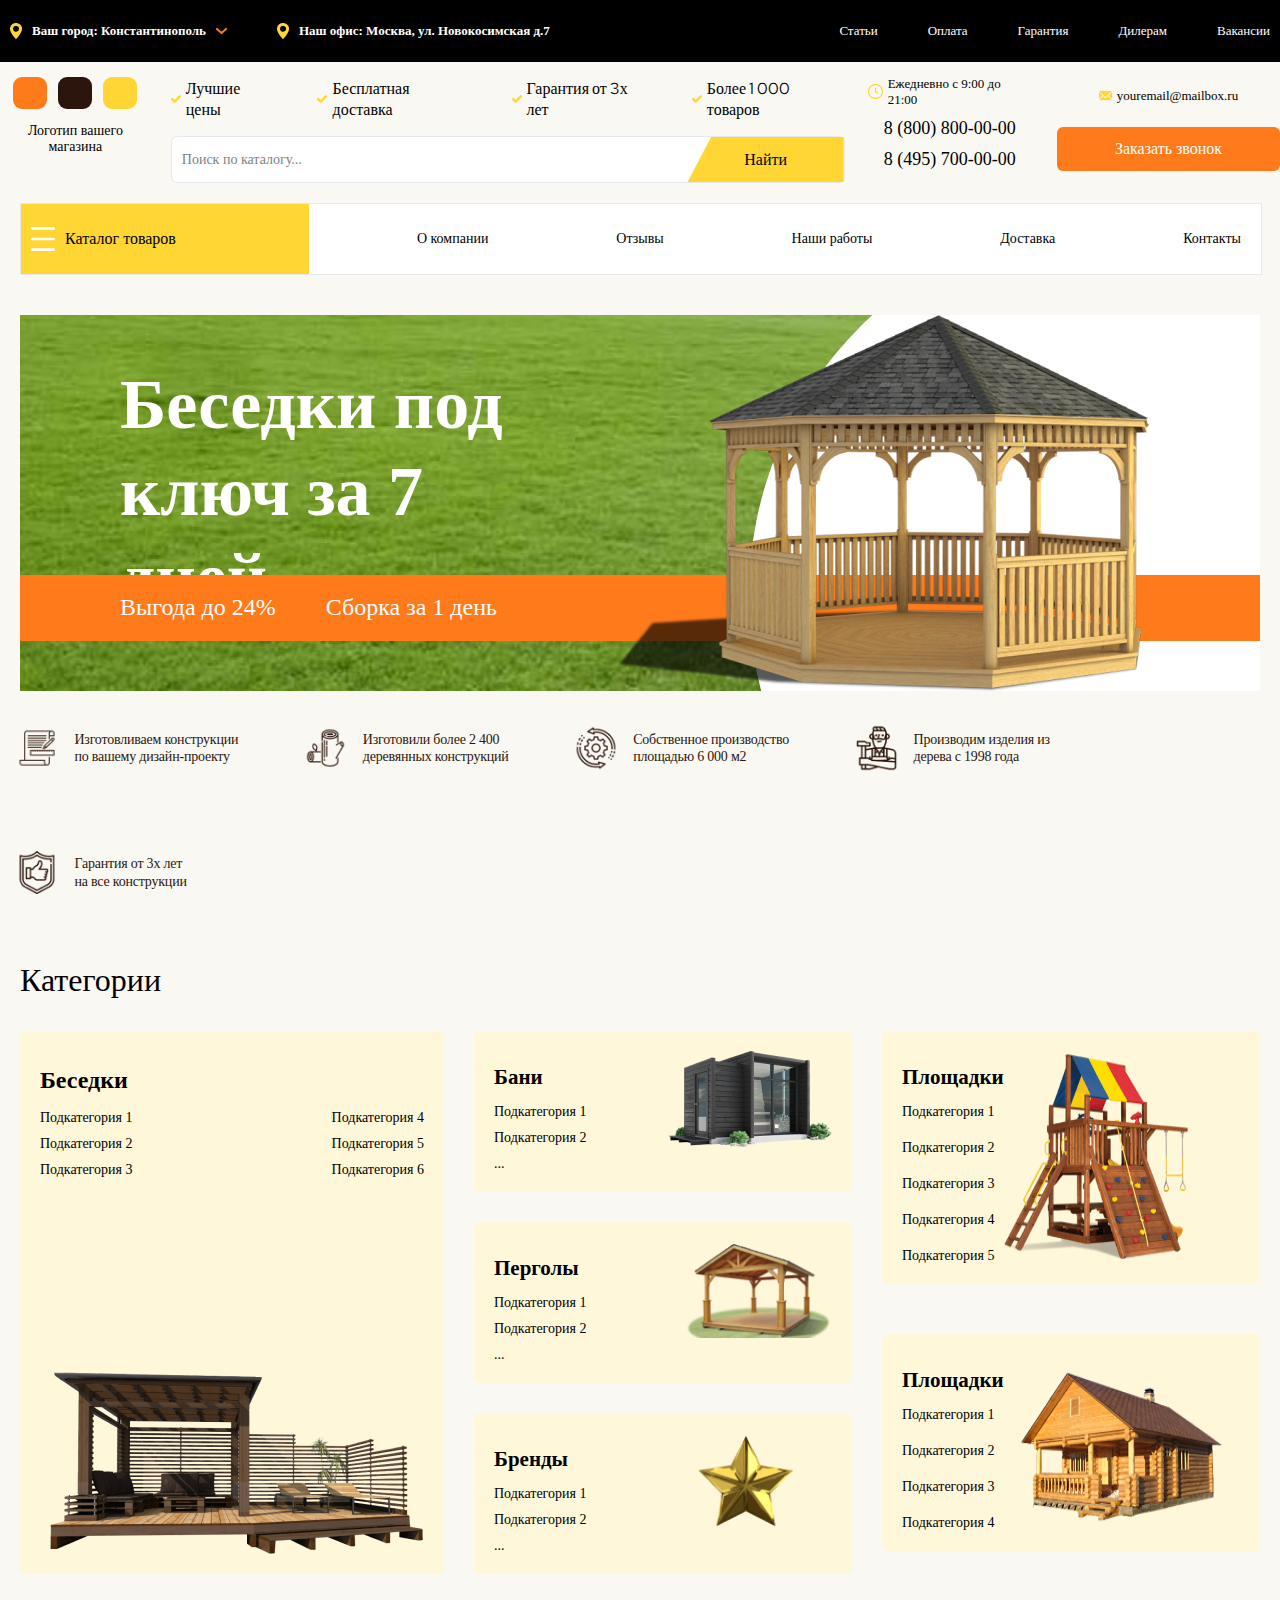
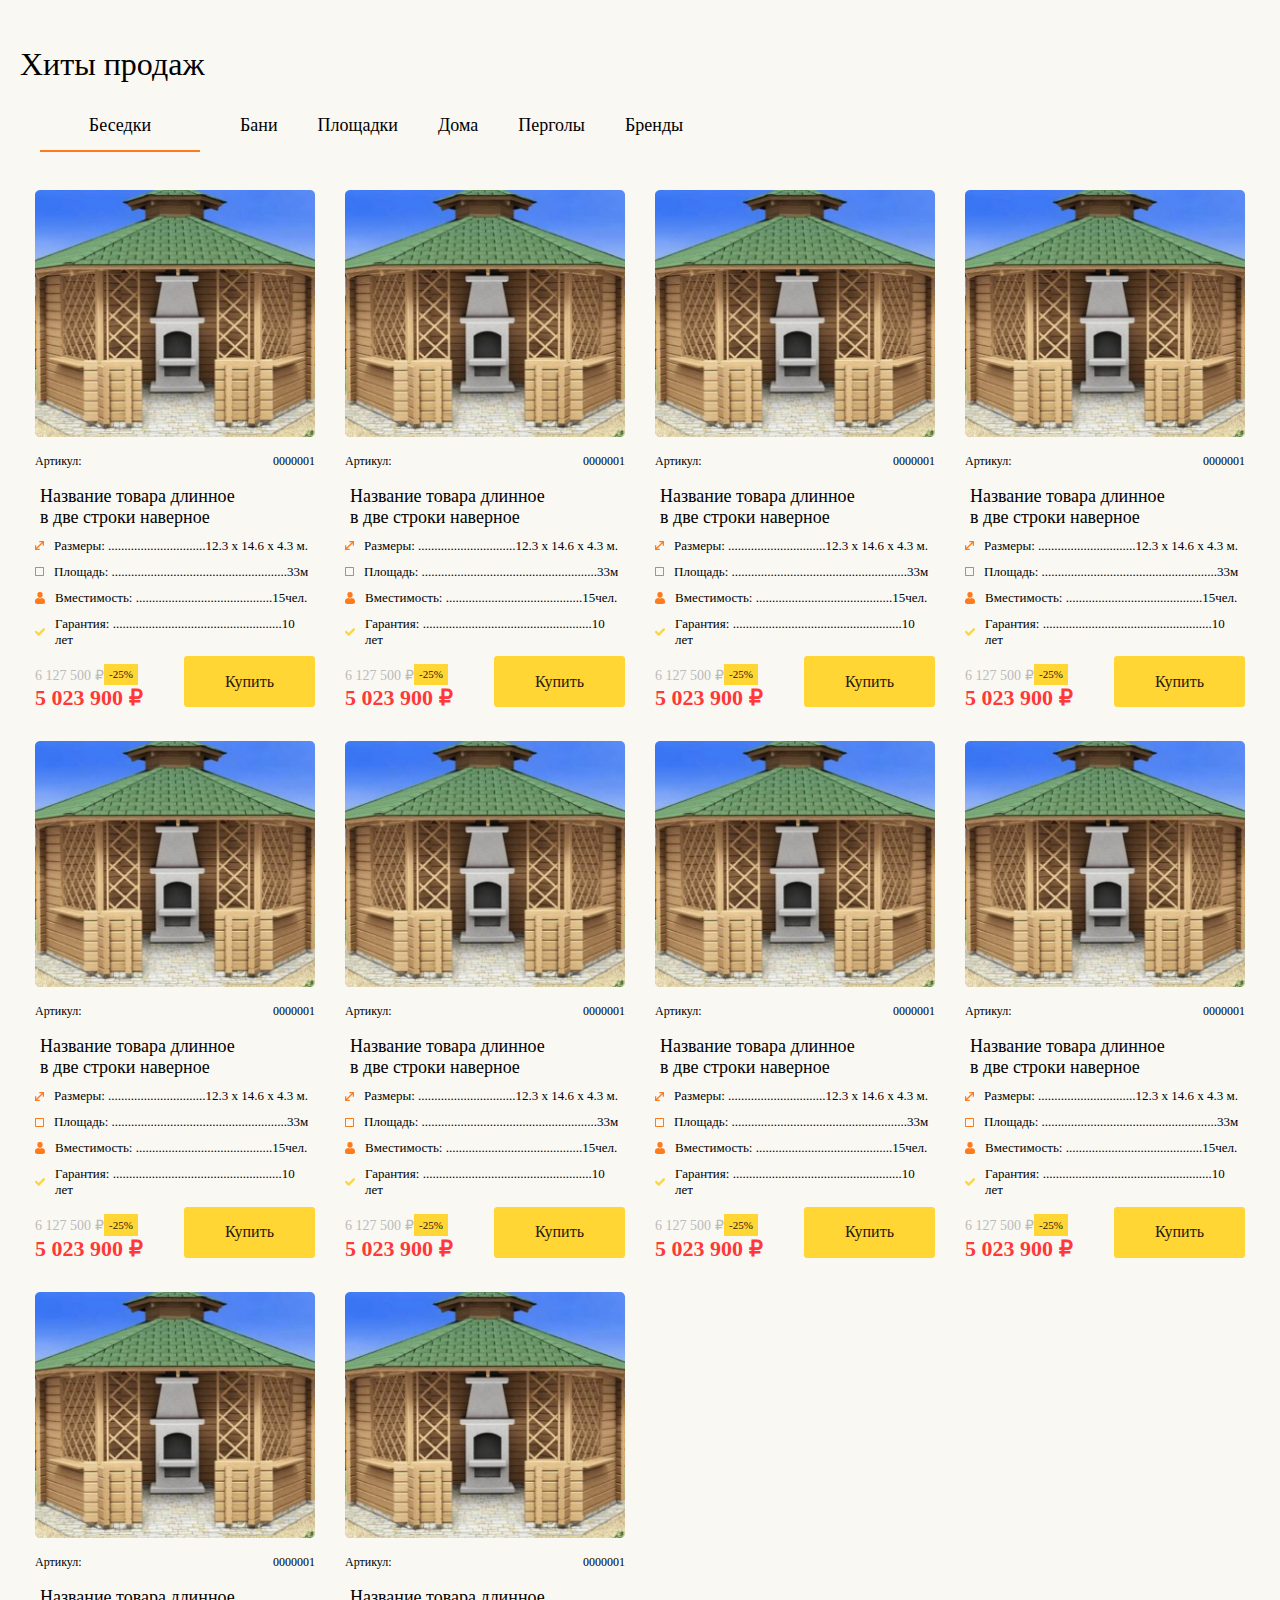
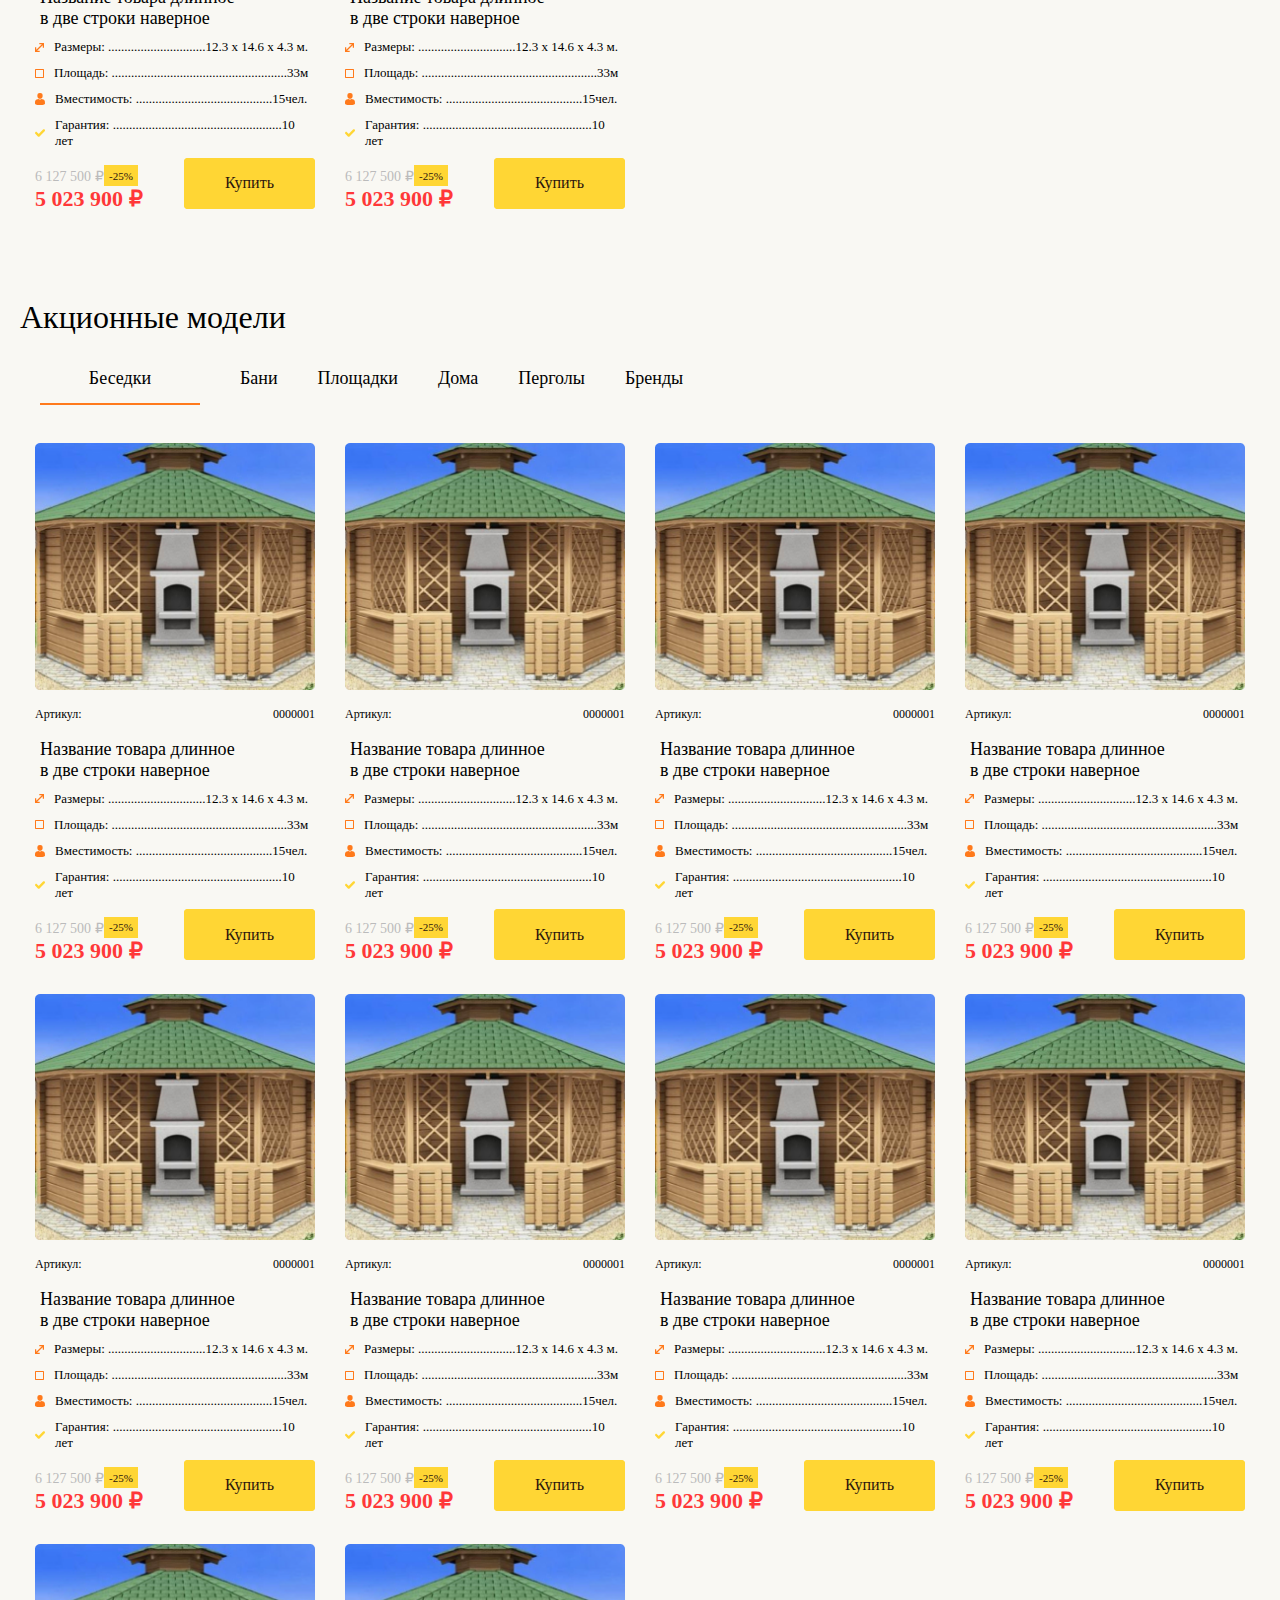
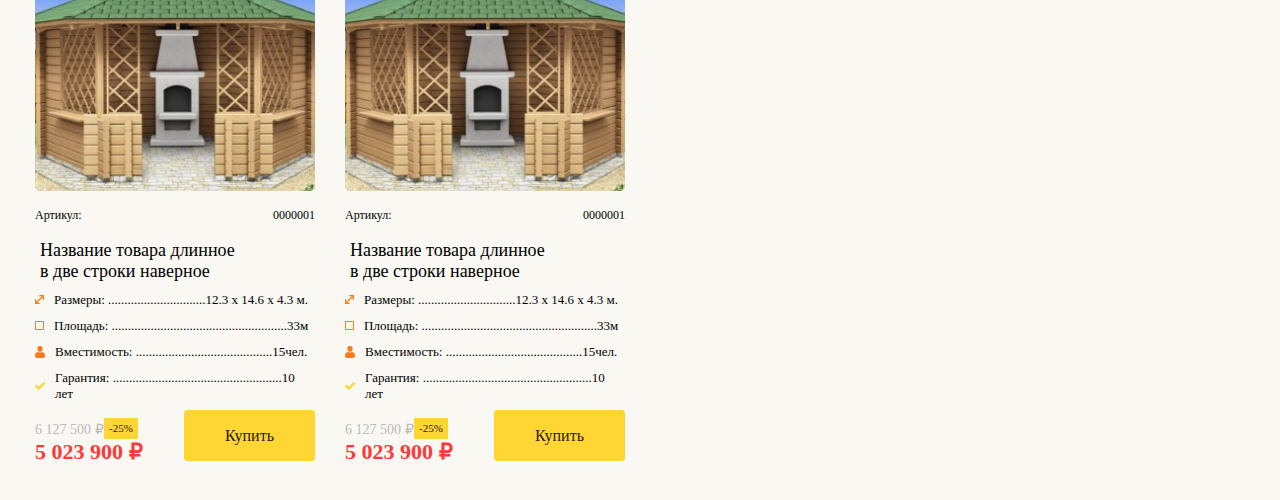
==== commit 09338b40: "hero center 2 finised" ====
--- a/css/index.html
+++ b/css/index.html
@@ -834,7 +834,7 @@
             </div>
           </div>
         </div>
-        <!-- <div class="hero__center-2">
+        <div class="hero__center-2">
           <p class="hero__center__logo">Акционные модели</p>
           <nav class="hero__center__nav">
             <a href="#" class="hero__center__nav-link"
@@ -1408,7 +1408,7 @@
               </div>
             </div>
           </div>
-        </div> -->
+        </div>
       </div>
     </div>
   </body>
--- a/css/style.css
+++ b/css/style.css
@@ -737,9 +737,9 @@
 .hero__center {
   padding: 20px;
 }
-/* .hero__center-2 {
-  padding: 20px;
-} */
+.hero__center-2 {
+  padding: 20px;
+}
 .hero__center__logo {
   color: #000;
   font-family: Museo Sans Cyrl;
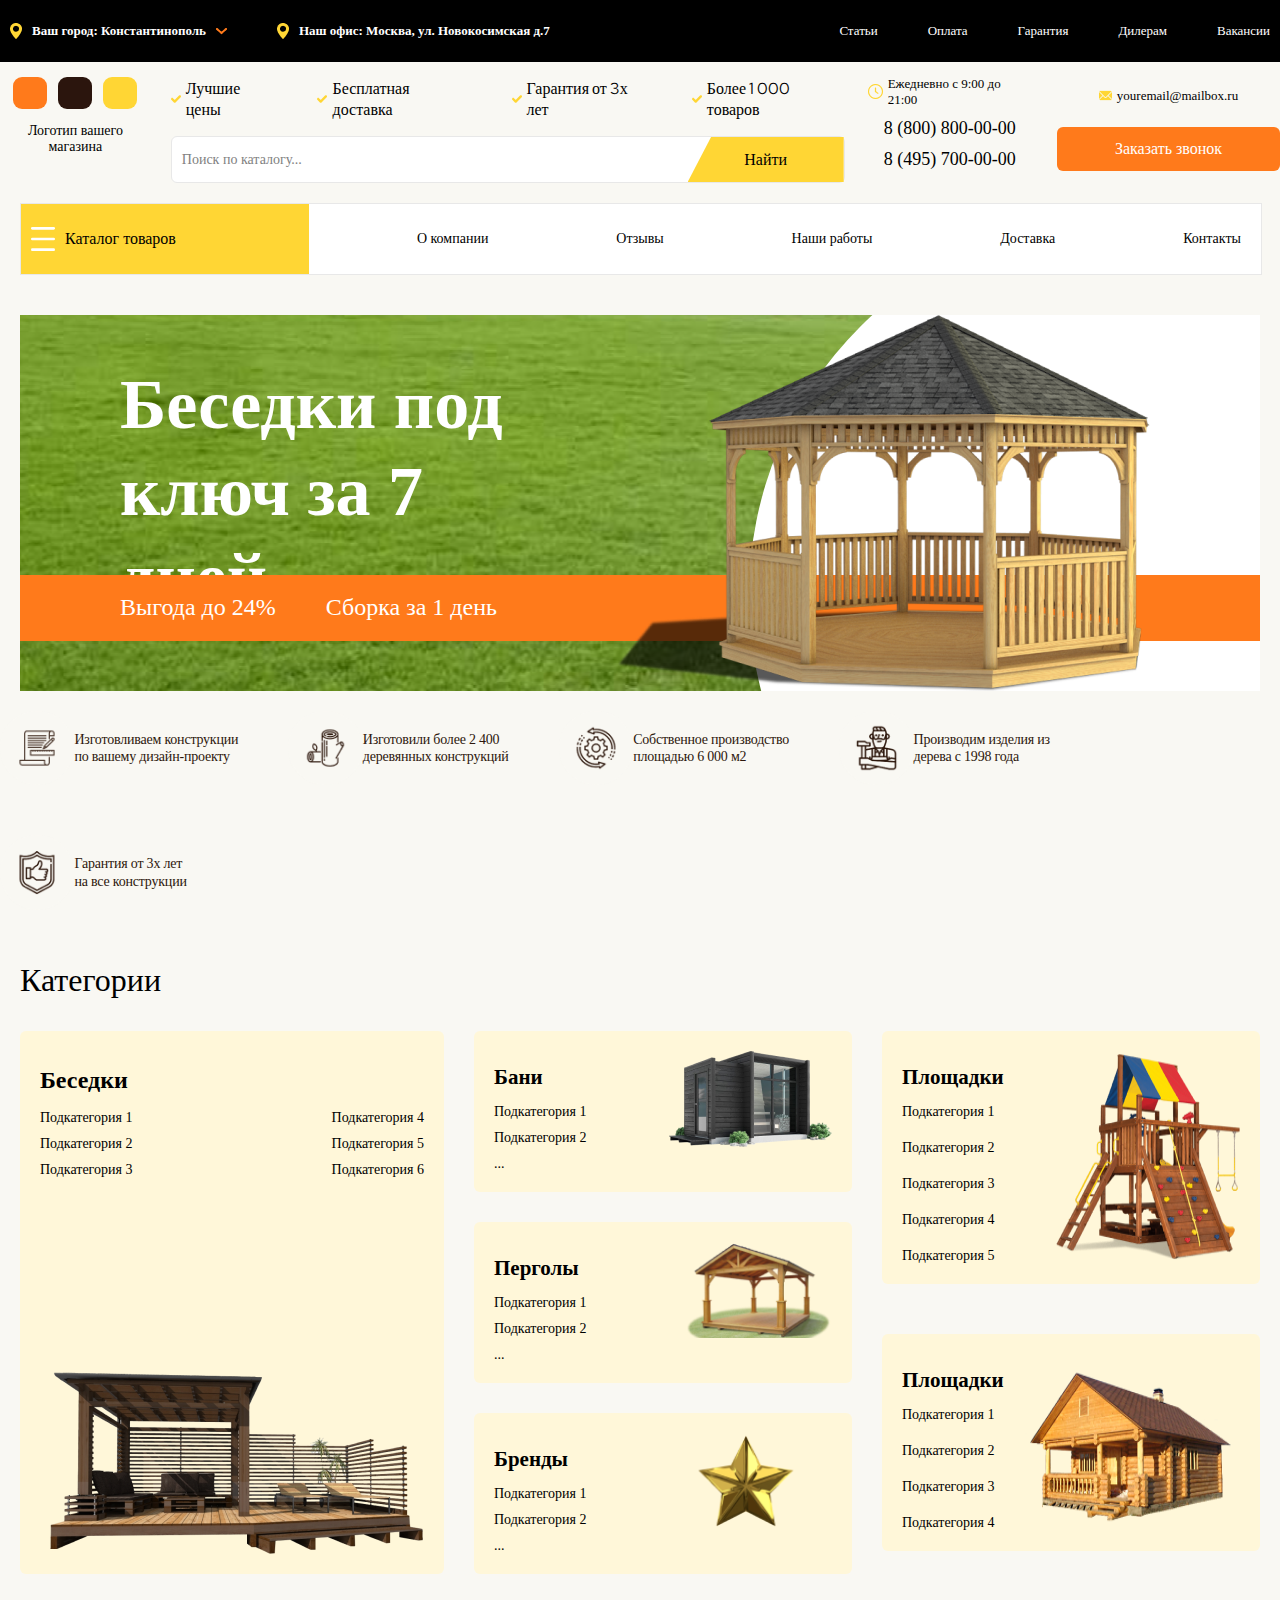
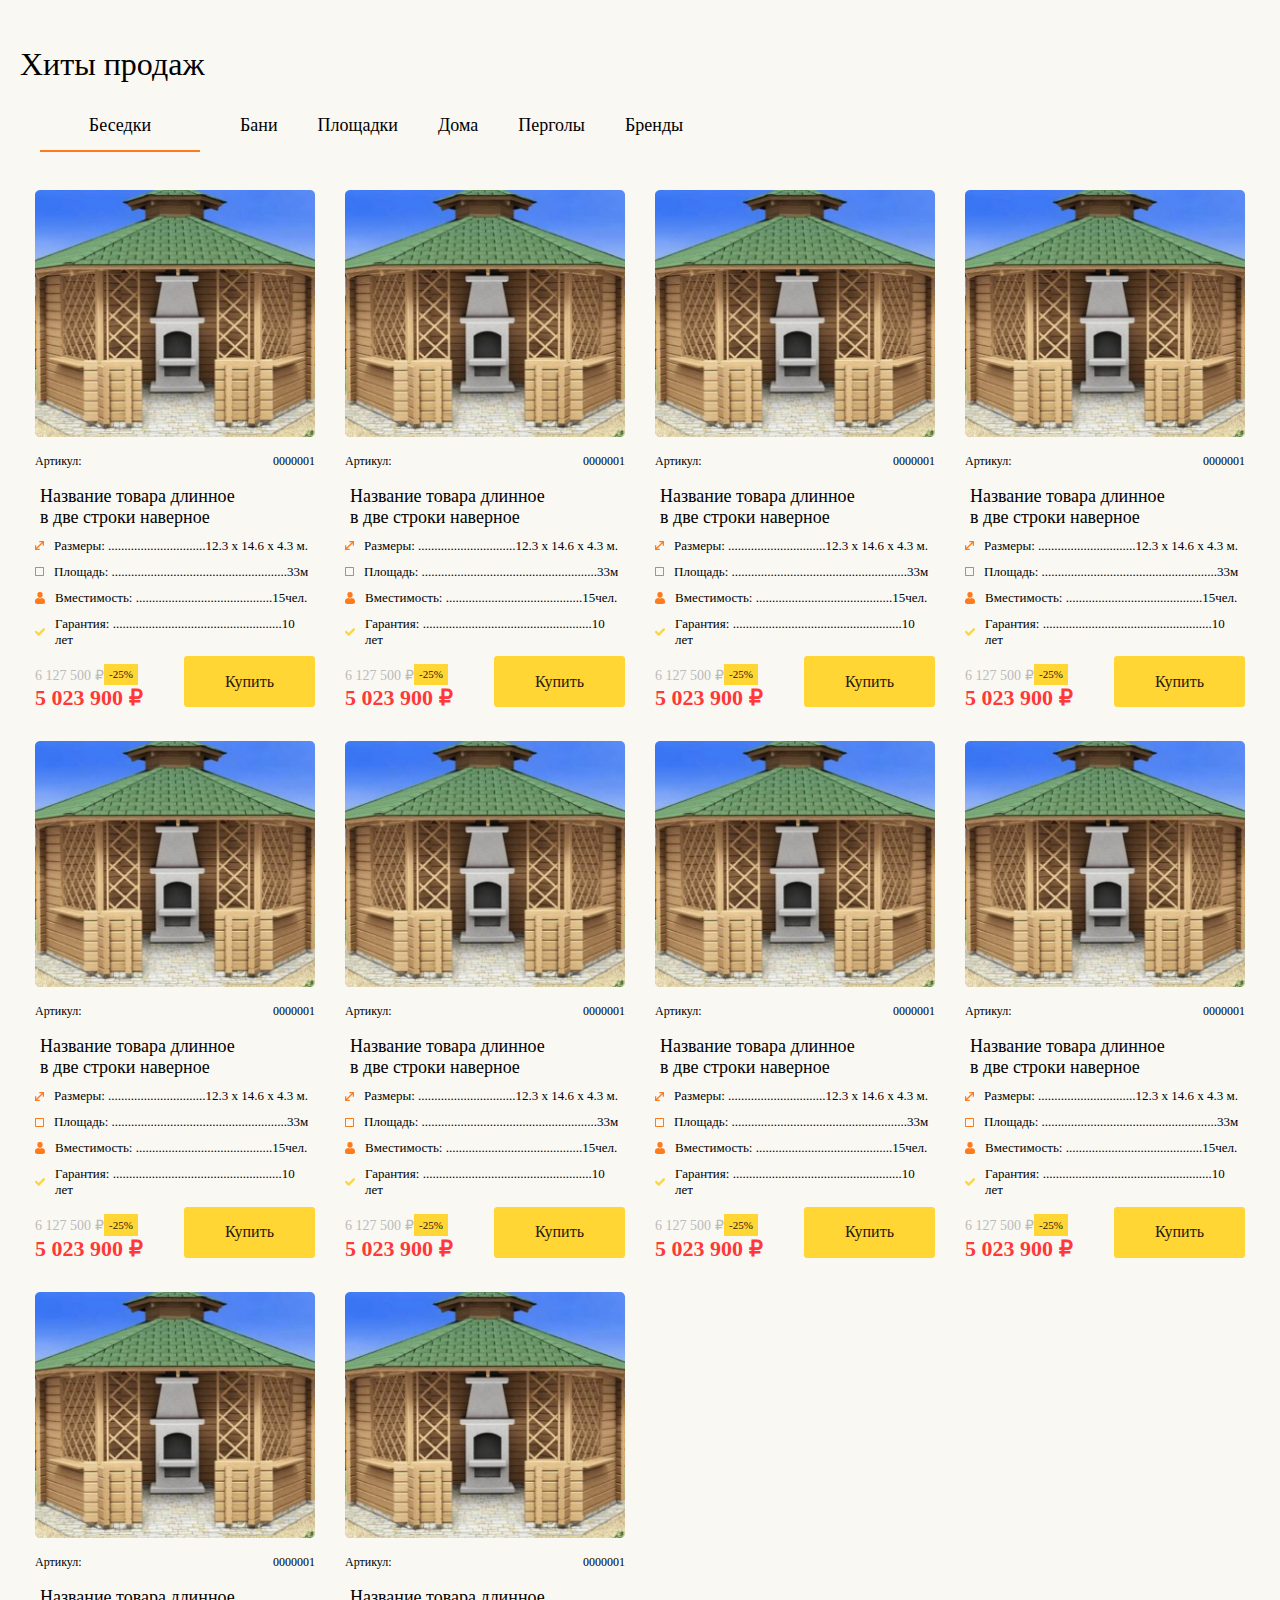
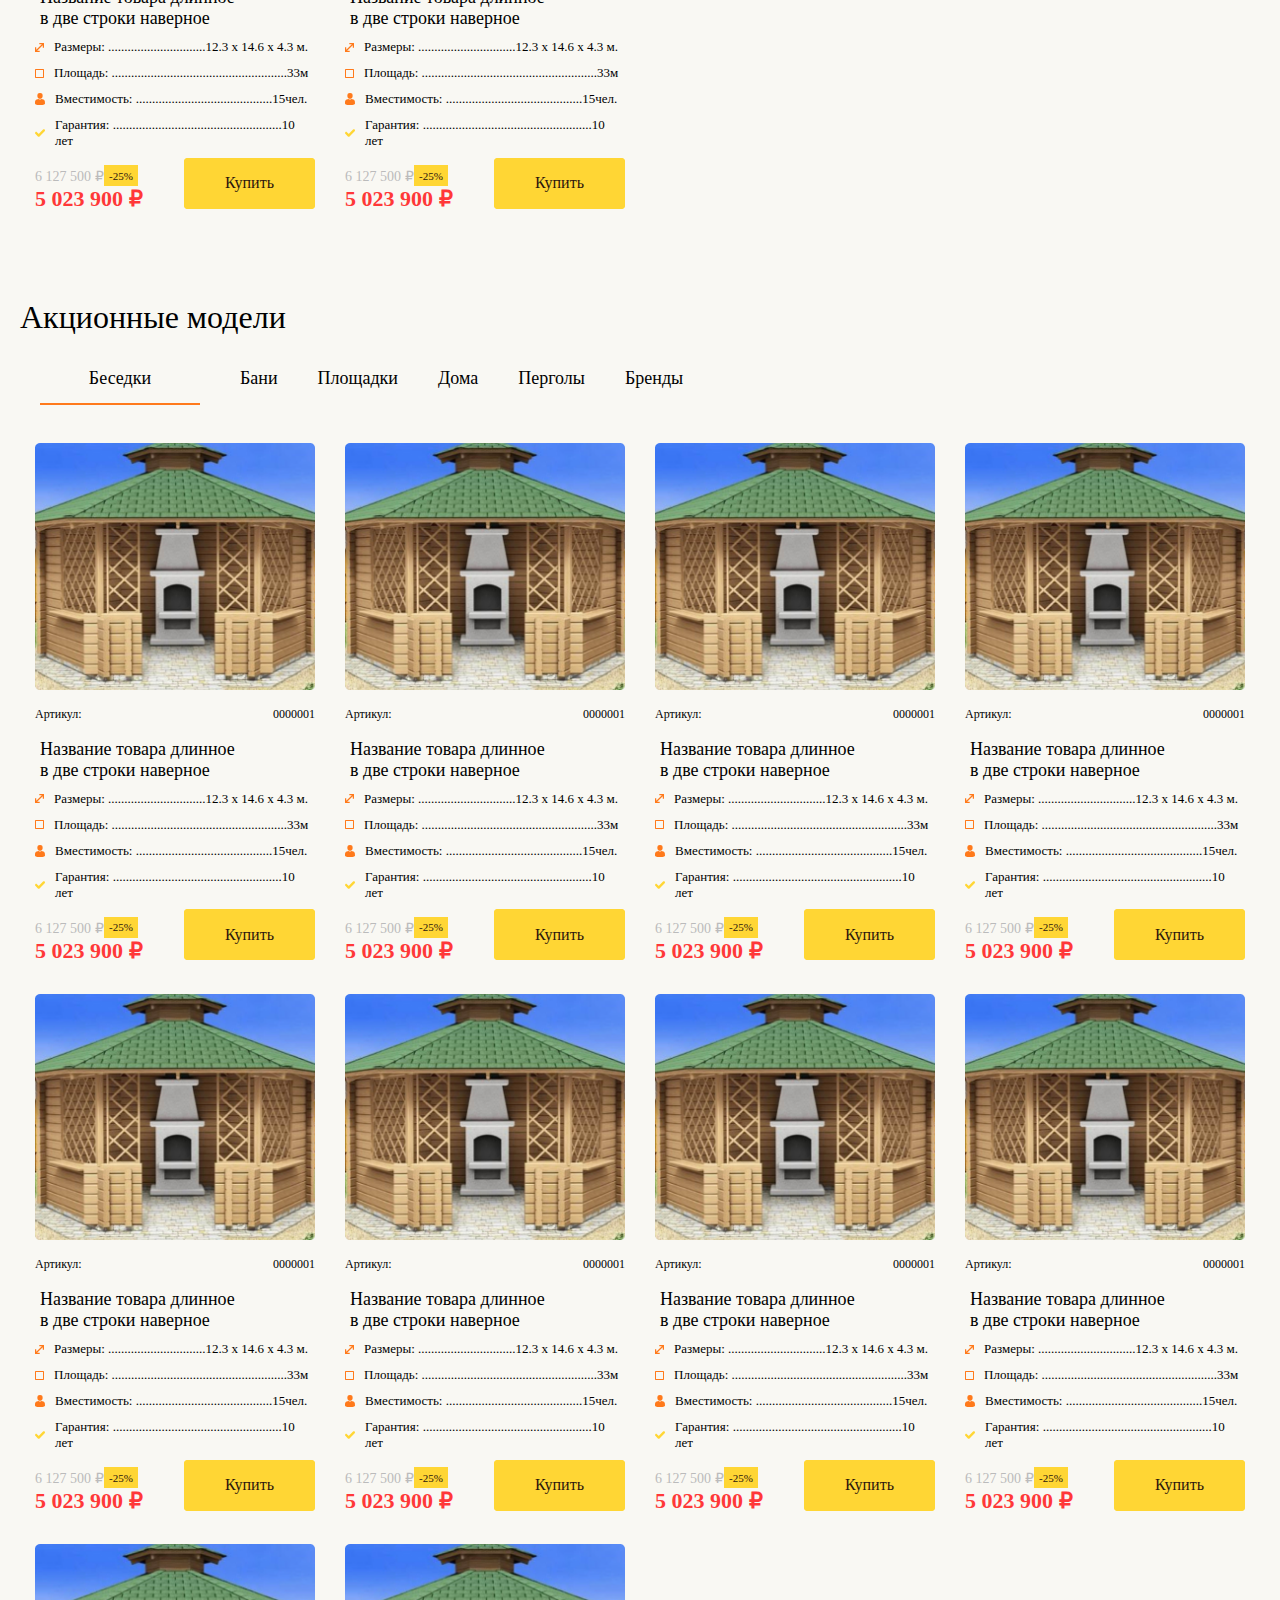
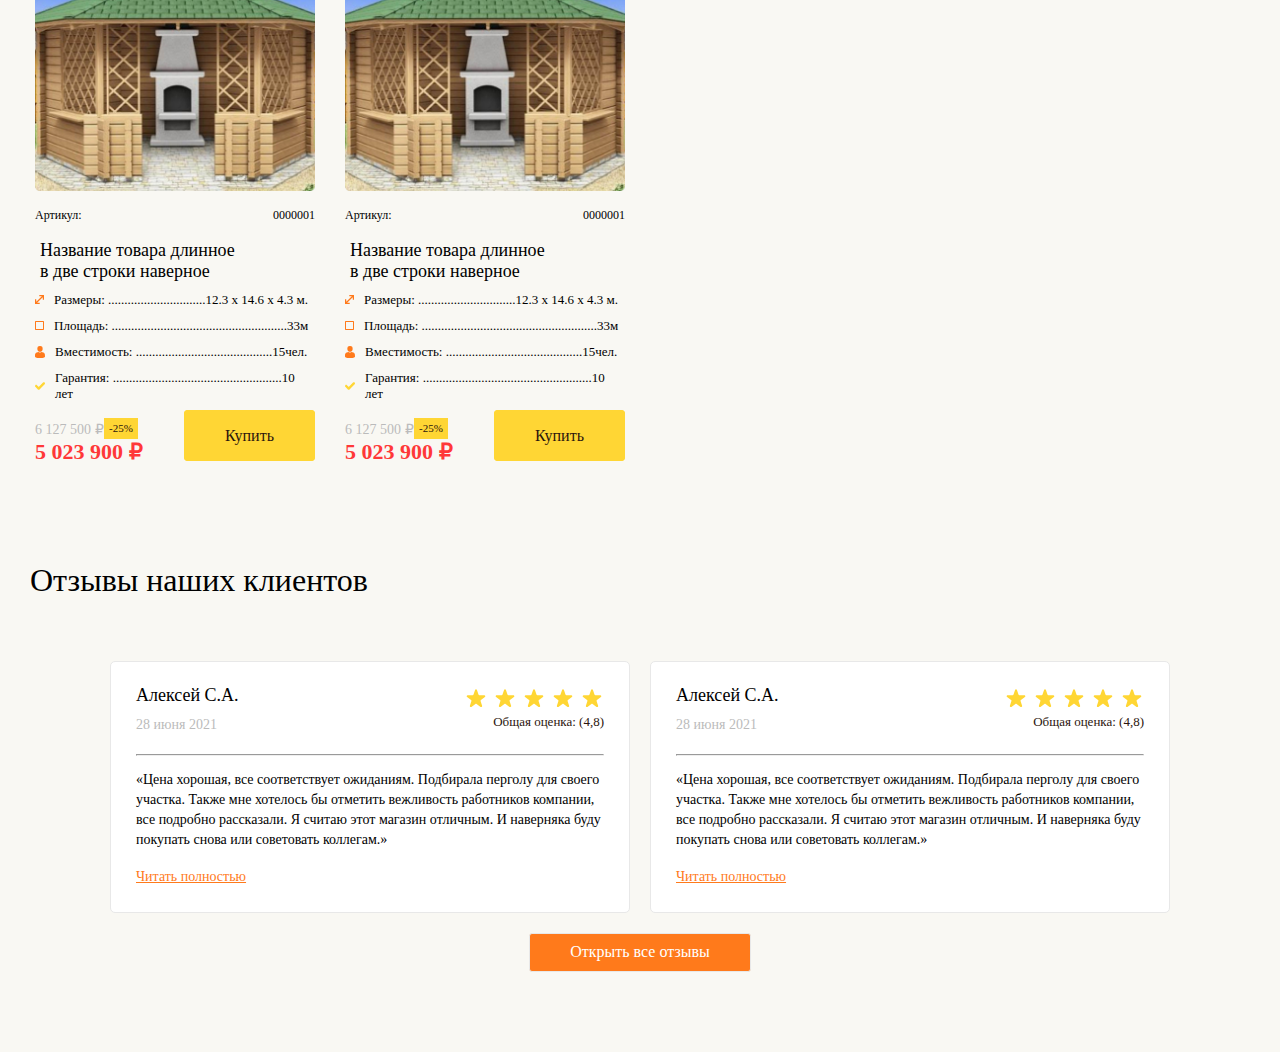
==== commit d97301ce: "grade finished" ====
--- a/css/index.html
+++ b/css/index.html
@@ -1409,6 +1409,103 @@
             </div>
           </div>
         </div>
+        <div class="grade">
+          <div class="container">
+            <div class="grade__header">
+              <p class="grade__header-logo">Отзывы наших клиентов</p>
+            </div>
+            <div class="grade__content">
+              <div class="grade__cards">
+                <div class="content__card1">
+                  <div class="card1__header">
+                    <div class="card1__header__nameanddate">
+                      <p class="card1__header__name">Алексей С.А.</p>
+                      <p class="card1__header__date">28 июня 2021</p>
+                    </div>
+                    <div class="card1__header__starandrate">
+                      <img
+                        src="/images/icon 5 stars.svg"
+                        alt="#"
+                        class="card1__header__star"
+                      />
+                      <p class="card1__header__rate">Общая оценка: (4,8)</p>
+                    </div>
+                  </div>
+                  <hr />
+                  <div class="card1__center">
+                    <p class="card1__center__text">
+                      «Цена хорошая, все соответствует ожиданиям. Подбирала
+                      перголу для своего участка. Также мне хотелось бы отметить
+                      вежливость работников компании, все подробно рассказали. Я
+                      считаю этот магазин отличным. И наверняка буду покупать
+                      снова или советовать коллегам.»
+                    </p>
+                    <a href="#" class="card1__center__link">Читать полностью</a>
+                  </div>
+                </div>
+                <div class="content__card2">
+                  <div class="card1__header">
+                    <div class="card1__header__nameanddate">
+                      <p class="card1__header__name">Алексей С.А.</p>
+                      <p class="card1__header__date">28 июня 2021</p>
+                    </div>
+                    <div class="card1__header__starandrate">
+                      <img
+                        src="/images/icon 5 stars.svg"
+                        alt="#"
+                        class="card1__header__star"
+                      />
+                      <p class="card1__header__rate">Общая оценка: (4,8)</p>
+                    </div>
+                  </div>
+                  <hr />
+                  <div class="card1__center">
+                    <p class="card1__center__text">
+                      «Цена хорошая, все соответствует ожиданиям. Подбирала
+                      перголу для своего участка. Также мне хотелось бы отметить
+                      вежливость работников компании, все подробно рассказали. Я
+                      считаю этот магазин отличным. И наверняка буду покупать
+                      снова или советовать коллегам.»
+                    </p>
+                    <a href="#" class="card1__center__link">Читать полностью</a>
+                  </div>
+                </div>
+                <div class="content__card3">
+                  <div class="card1__header">
+                    <div class="card1__header__nameanddate">
+                      <p class="card1__header__name">Алексей С.А.</p>
+                      <p class="card1__header__date">28 июня 2021</p>
+                    </div>
+                    <div class="card1__header__starandrate">
+                      <img
+                        src="/images/icon 5 stars.svg"
+                        alt="#"
+                        class="card1__header__star"
+                      />
+                      <p class="card1__header__rate">Общая оценка: (4,8)</p>
+                    </div>
+                  </div>
+                  <hr />
+                  <div class="card1__center">
+                    <p class="card1__center__text">
+                      «Цена хорошая, все соответствует ожиданиям. Подбирала
+                      перголу для своего участка. Также мне хотелось бы отметить
+                      вежливость работников компании, все подробно рассказали. Я
+                      считаю этот магазин отличным. И наверняка буду покупать
+                      снова или советовать коллегам.»
+                    </p>
+                    <a href="#" class="card1__center__link">Читать полностью</a>
+                  </div>
+                </div>
+              </div>
+              <div class="card1__footer__button-to-center">
+                <button class="card1__footer__button">
+                  Открыть все отзывы
+                </button>
+              </div>
+            </div>
+          </div>
+        </div>
       </div>
     </div>
   </body>
--- a/css/style.css
+++ b/css/style.css
@@ -604,6 +604,7 @@
   border-radius: 6px;
   background: #fff7d9;
   display: flex;
+  justify-content: space-between;
 }
 
 .card5__logo {
@@ -632,6 +633,7 @@
   border-radius: 6px;
   background: #fff7d9;
   display: flex;
+  justify-content: space-between;
 }
 .card-5-6 {
   display: flex;
@@ -1041,3 +1043,143 @@
     width: 100px;
   }
 }
+.grade {
+  padding: 30px;
+}
+/* .grade__header {
+  padding: 20px;
+} */
+.grade__header-logo {
+  color: #000;
+  font-family: Museo Sans Cyrl;
+  font-size: 32px;
+  font-style: normal;
+  font-weight: 400;
+  line-height: normal;
+}
+.grade__content {
+  padding: 30px;
+}
+.grade__cards {
+  display: flex;
+  align-items: center;
+  justify-content: center;
+  gap: 20px;
+}
+.content__card1 {
+  max-width: 468px;
+  height: 100%;
+  border-radius: 5px;
+  border: 1px solid #e8e8e8;
+  background: #fff;
+  padding: 25px;
+}
+.content__card2 {
+  max-width: 468px;
+  height: 100%;
+  border-radius: 5px;
+  border: 1px solid #e8e8e8;
+  background: #fff;
+  padding: 25px;
+}
+.content__card3 {
+  max-width: 468px;
+  height: 100%;
+  border-radius: 5px;
+  border: 1px solid #e8e8e8;
+  background: #fff;
+  padding: 25px;
+}
+.card1__header {
+  display: flex;
+  justify-content: space-between;
+}
+
+.card1__header__name {
+  color: #000;
+  font-family: Museo Sans Cyrl;
+  font-size: 18px;
+  font-style: normal;
+  font-weight: 400;
+  line-height: 97.368%;
+  margin: 0;
+}
+.card1__header__date {
+  color: #bbb;
+  font-family: Museo Sans Cyrl;
+  font-size: 14px;
+  font-style: normal;
+  font-weight: 300;
+  line-height: 97.368%;
+}
+
+.card1__header__rate {
+  color: #2b150d;
+  text-align: right;
+  font-family: Museo Sans Cyrl;
+  font-size: 13px;
+  font-style: normal;
+  font-weight: 300;
+  line-height: 97.368%;
+  margin: 0;
+}
+
+.card1__center__text {
+  color: #000;
+  font-family: Museo Sans Cyrl;
+  font-size: 14px;
+  font-style: normal;
+  font-weight: 300;
+  line-height: 144%;
+}
+.card1__center__link {
+  color: #ff7a1b;
+  font-family: Museo Sans Cyrl;
+  font-size: 14px;
+  font-style: normal;
+  font-weight: 400;
+  line-height: 144%;
+  text-decoration-line: underline;
+}
+.card1__footer__button {
+  color: #fff;
+  text-align: center;
+  font-family: Museo Sans Cyrl;
+  font-size: 16px;
+  font-style: normal;
+  font-weight: 400;
+  line-height: normal;
+  width: 222px;
+  height: 39px;
+  flex-shrink: 0;
+  border-radius: 3px;
+  border: 1px solid #e8e8e8;
+  background: #ff7a1b;
+}
+.card1__footer__button-to-center {
+  padding: 20px 0;
+  display: flex;
+  align-items: center;
+  justify-content: center;
+}
+@media screen and (max-width: 1330px) {
+  .content__card3 {
+    display: none;
+  }
+}
+@media screen and (max-width: 1000px) {
+  .content__card2 {
+    display: none;
+  }
+  .grade__header-logo {
+    text-align: center;
+  }
+  .card1__footer__button {
+    display: none;
+  }
+  .card1__center {
+    display: flex;
+    flex-direction: column;
+    align-items: center;
+  }
+}
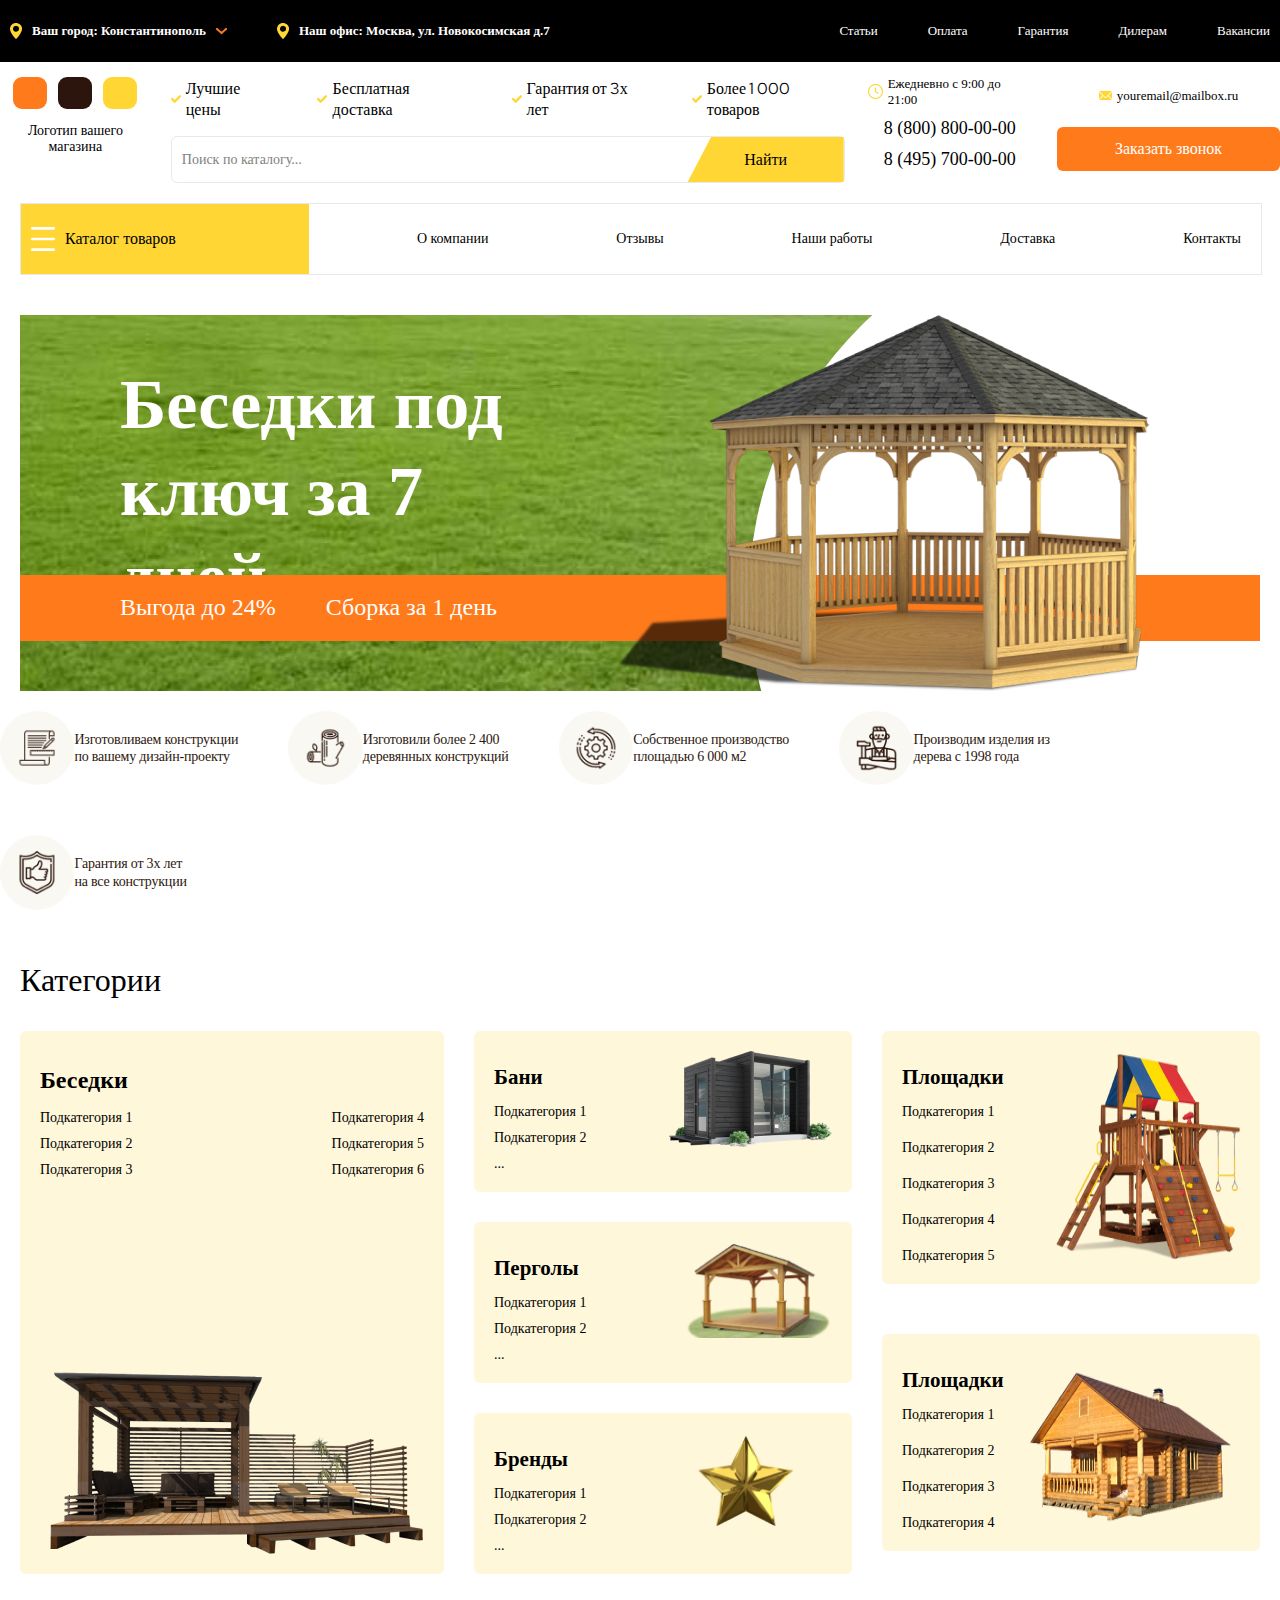
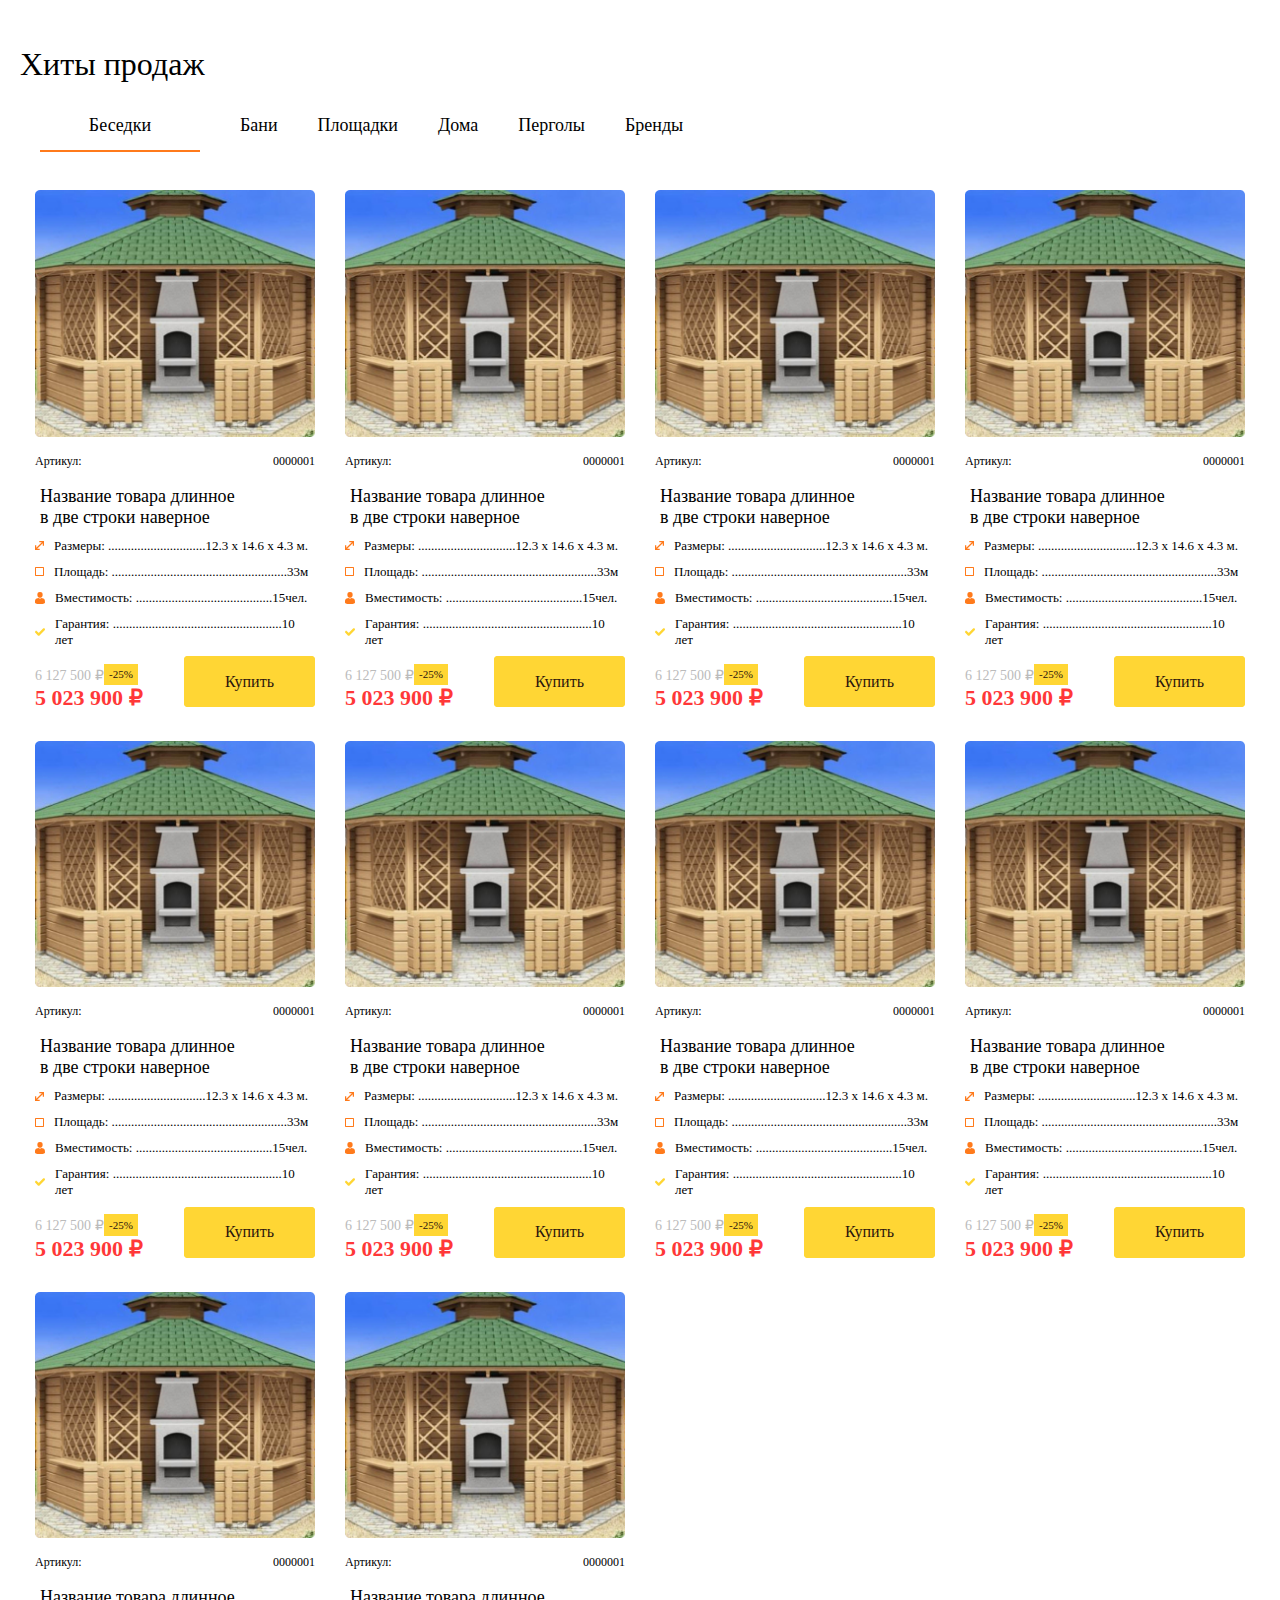
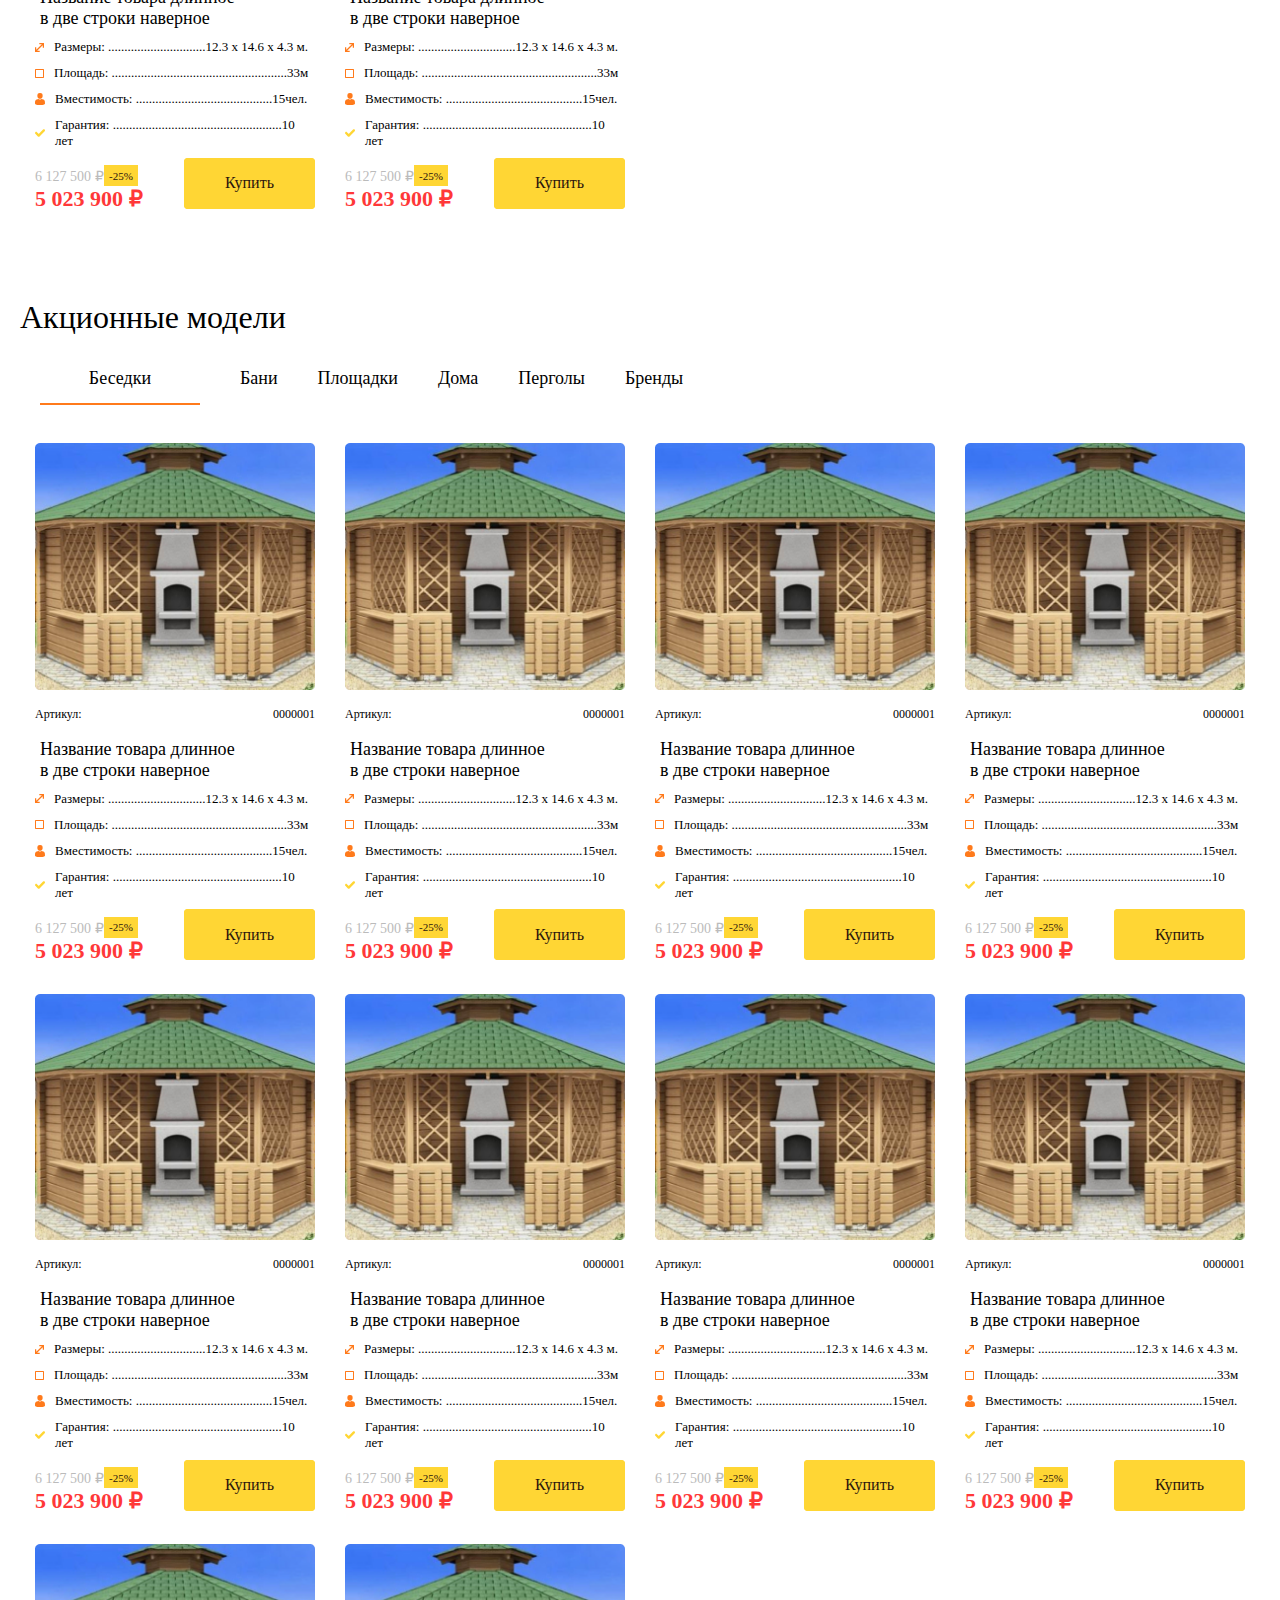
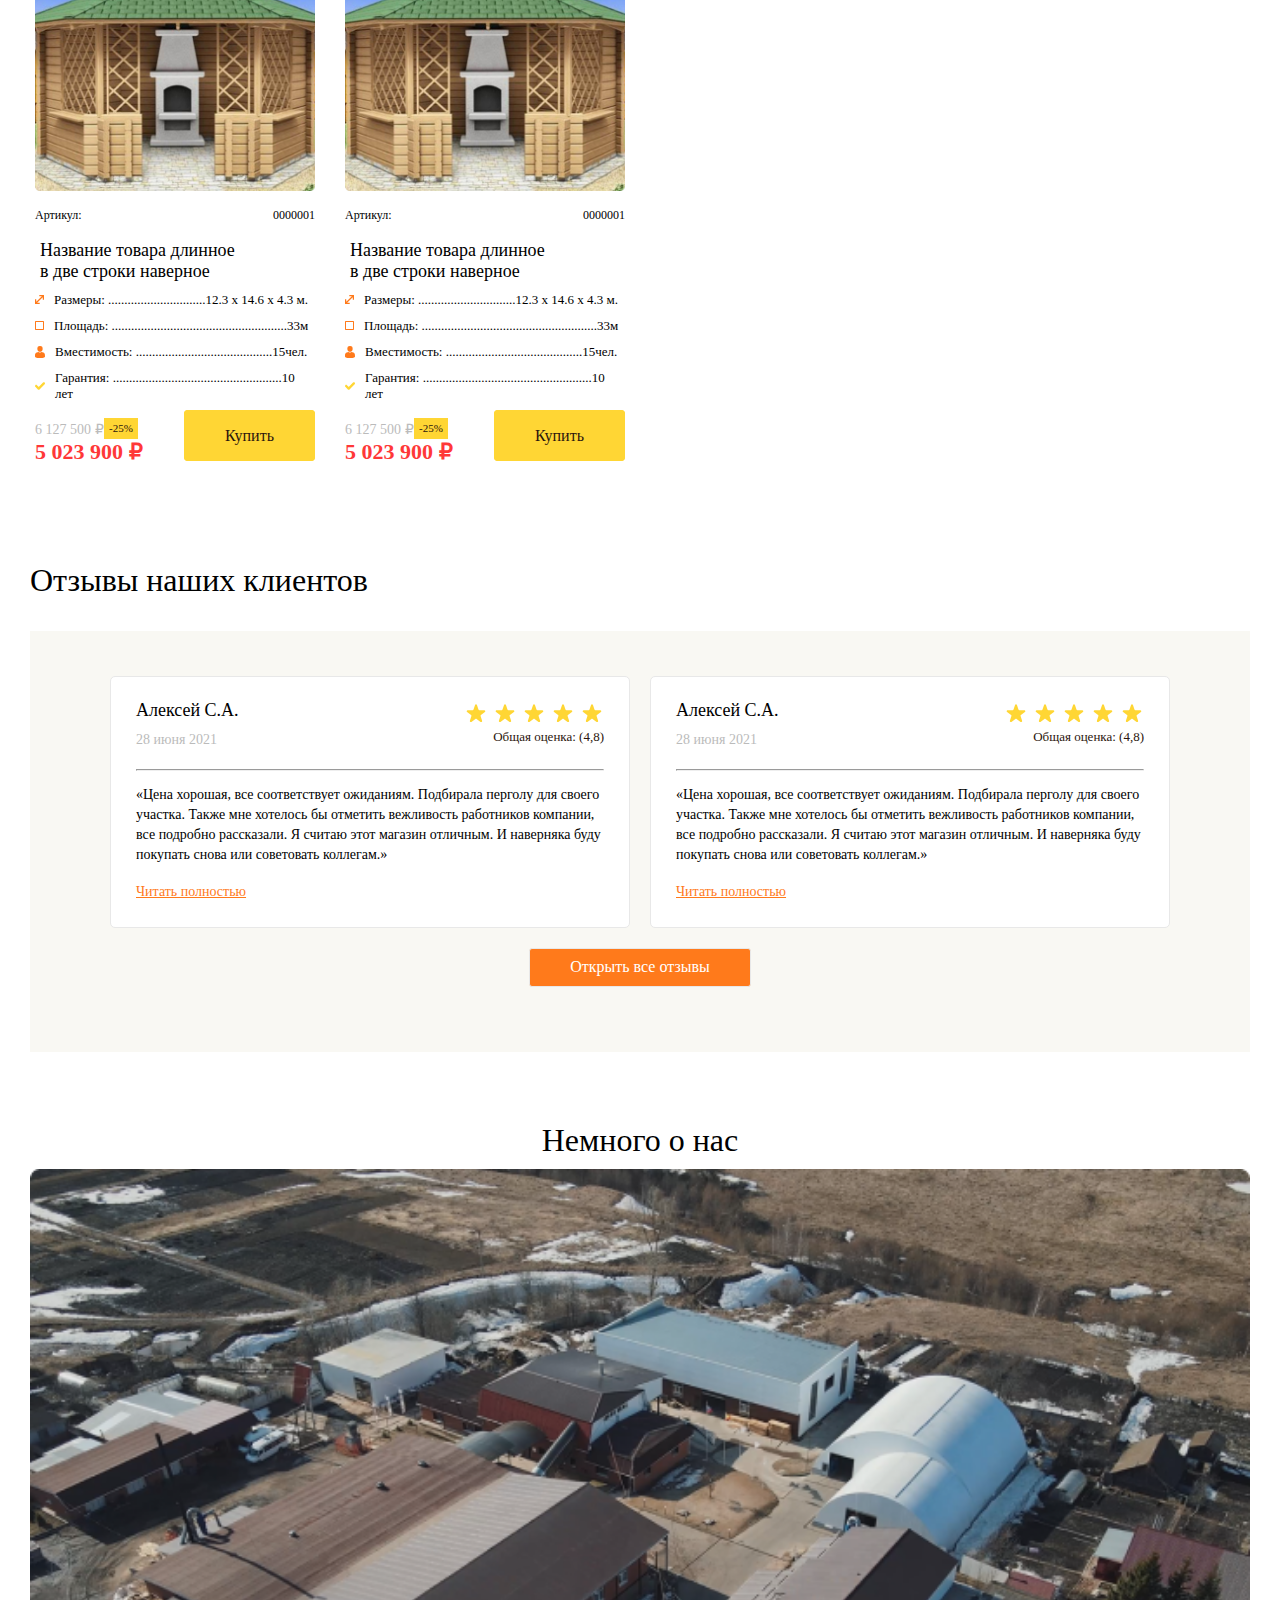
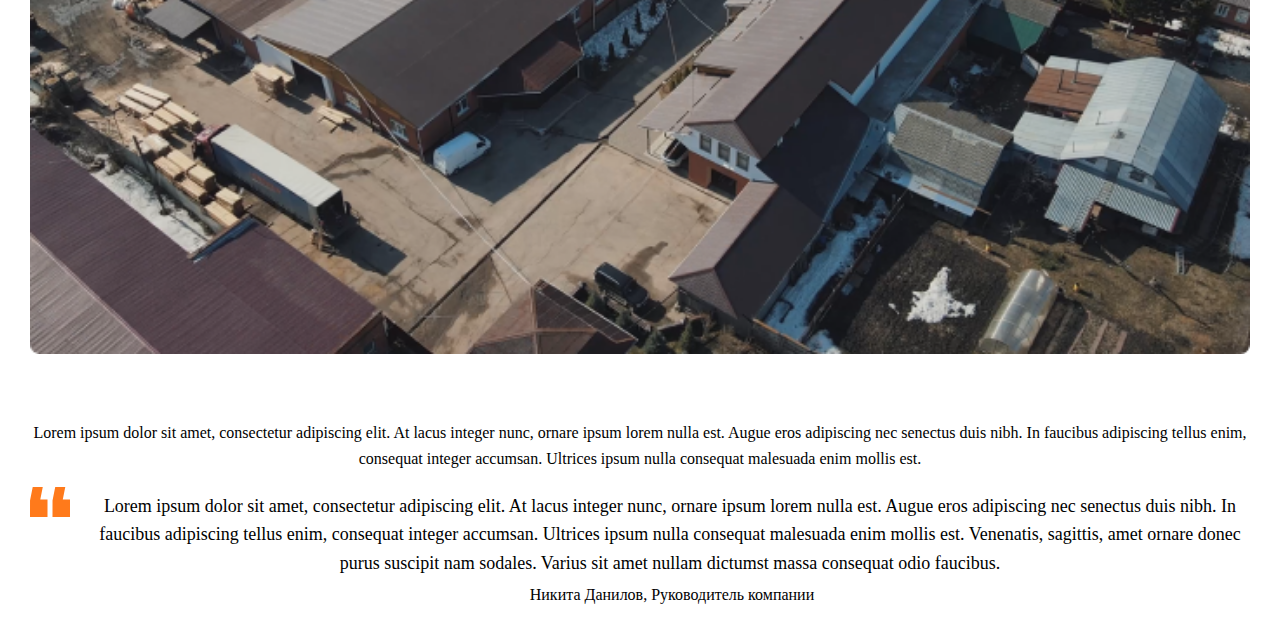
==== commit 9be6da7d: "hero footer-info finished" ====
--- a/css/index.html
+++ b/css/index.html
@@ -1506,6 +1506,50 @@
             </div>
           </div>
         </div>
+        <div class="hero__footer">
+          <div class="container">
+            <div class="hero__footer__info__header">
+              <p class="hero__footer__info__text1">Немного о нас</p>
+            </div>
+            <div class="hero__footer__info">
+              <div class="hero__footer__info__texts">
+                <p class="hero__footer__info__line"></p>
+                <p class="hero__footer__info__text2">
+                  Lorem ipsum dolor sit amet, consectetur adipiscing elit. At
+                  lacus integer nunc, ornare ipsum lorem nulla est. Augue eros
+                  adipiscing nec senectus duis nibh. In faucibus adipiscing
+                  tellus enim, consequat integer accumsan. Ultrices ipsum nulla
+                  consequat malesuada enim mollis est.
+                </p>
+                <div class="hero__footer__info__vector">
+                  <img
+                    src="/images/vector.svg"
+                    alt="#"
+                    class="hero__footer__info-img"
+                  />
+                  <p class="hero__footer__info__text3">
+                    Lorem ipsum dolor sit amet, consectetur adipiscing elit. At
+                    lacus integer nunc, ornare ipsum lorem nulla est. Augue eros
+                    adipiscing nec senectus duis nibh. In faucibus adipiscing
+                    tellus enim, consequat integer accumsan. Ultrices ipsum
+                    nulla consequat malesuada enim mollis est. Venenatis,
+                    sagittis, amet ornare donec purus suscipit nam sodales.
+                    Varius sit amet nullam dictumst massa consequat odio
+                    faucibus.
+                  </p>
+                </div>
+                <p class="hero__footer__info__text4">
+                  Никита Данилов, Руководитель компании
+                </p>
+              </div>
+              <img
+                src="/images/Rectangle 444.png"
+                alt="#"
+                class="hero__footer__info__image"
+              />
+            </div>
+          </div>
+        </div>
       </div>
     </div>
   </body>
--- a/css/style.css
+++ b/css/style.css
@@ -77,7 +77,7 @@
   }
 }
 .hero {
-  background: #f9f8f3;
+  background: #fff;
 }
 .hero__header {
   display: flex;
@@ -1045,10 +1045,9 @@
 }
 .grade {
   padding: 30px;
-}
-/* .grade__header {
-  padding: 20px;
-} */
+  background: #fff;
+}
+
 .grade__header-logo {
   color: #000;
   font-family: Museo Sans Cyrl;
@@ -1058,7 +1057,8 @@
   line-height: normal;
 }
 .grade__content {
-  padding: 30px;
+  padding: 45px 60px;
+  background: #f9f8f3;
 }
 .grade__cards {
   display: flex;
@@ -1183,3 +1183,78 @@
     align-items: center;
   }
 }
+.hero__footer {
+  padding: 30px;
+}
+.hero__footer__info {
+  display: flex;
+  justify-content: space-between;
+  gap: 50px;
+}
+
+.hero__footer__info__text1 {
+  margin: 0;
+  color: #000;
+  font-family: Museo Sans Cyrl;
+  font-size: 32px;
+  font-style: normal;
+  font-weight: 400;
+  line-height: normal;
+}
+.hero__footer__info__line {
+  max-width: 732px;
+  height: 2px;
+  background: #ff7a1b;
+}
+.hero__footer__info__text2 {
+  color: #000;
+  font-family: Museo Sans Cyrl;
+  font-size: 16px;
+  font-style: normal;
+  font-weight: 300;
+  line-height: 158.5%;
+}
+.hero__footer__info__vector {
+  display: flex;
+  align-items: flex-start;
+  gap: 20px;
+}
+
+.hero__footer__info__text3 {
+  color: #000;
+  font-family: Museo Sans Cyrl;
+  font-size: 18px;
+  font-style: normal;
+  font-weight: 400;
+  line-height: 158.5%;
+  margin: 5px;
+}
+.hero__footer__info__text4 {
+  padding-left: 64px;
+  color: #000;
+  font-family: Museo Sans Cyrl;
+  font-size: 16px;
+  font-style: normal;
+  font-weight: 300;
+  line-height: 158.5%;
+  margin: 0;
+}
+.hero__footer__info__image {
+  border-radius: 6px;
+}
+@media screen and (max-width: 1400px) {
+  .hero__footer__info {
+    display: flex;
+    flex-direction: column-reverse;
+  }
+  .hero__footer__info__header {
+    padding: 10px;
+    text-align: center;
+  }
+  .hero__footer__info__line {
+    display: none;
+  }
+  .hero__footer__info__texts {
+    text-align: center;
+  }
+}
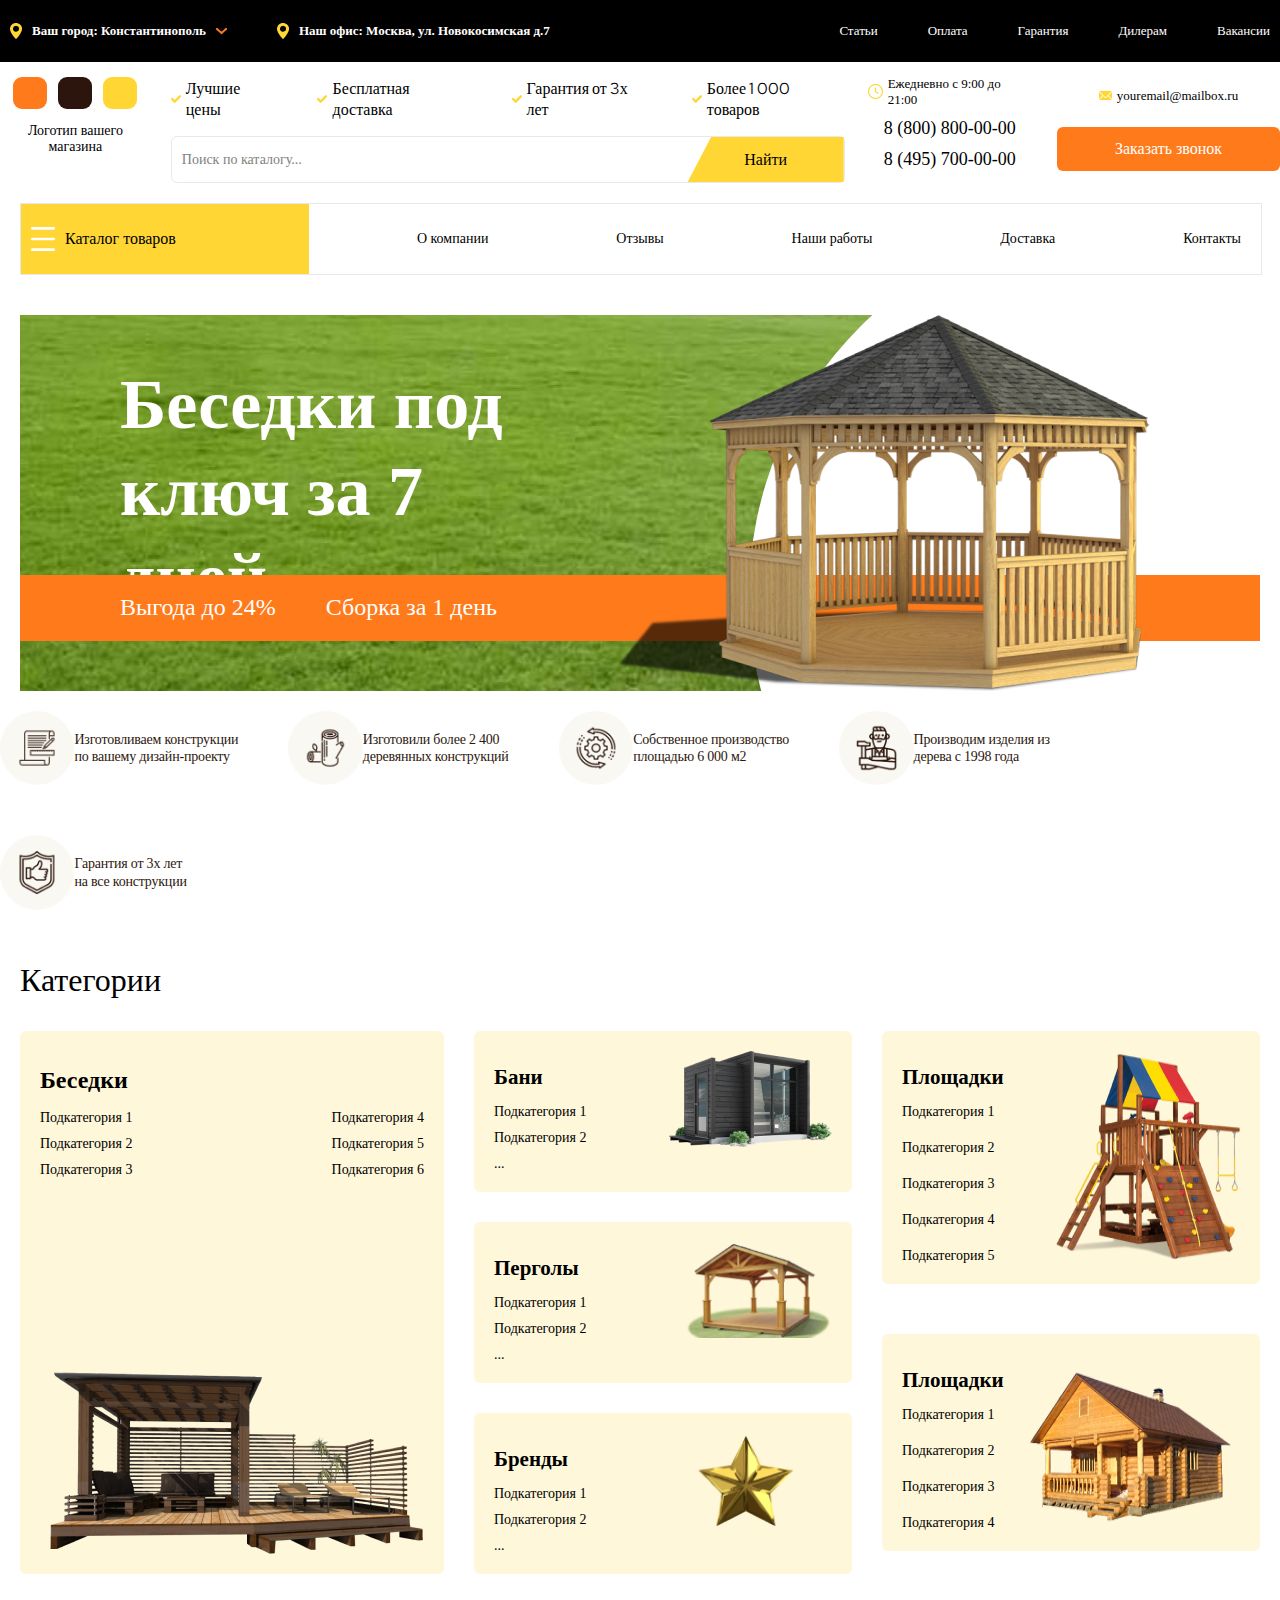
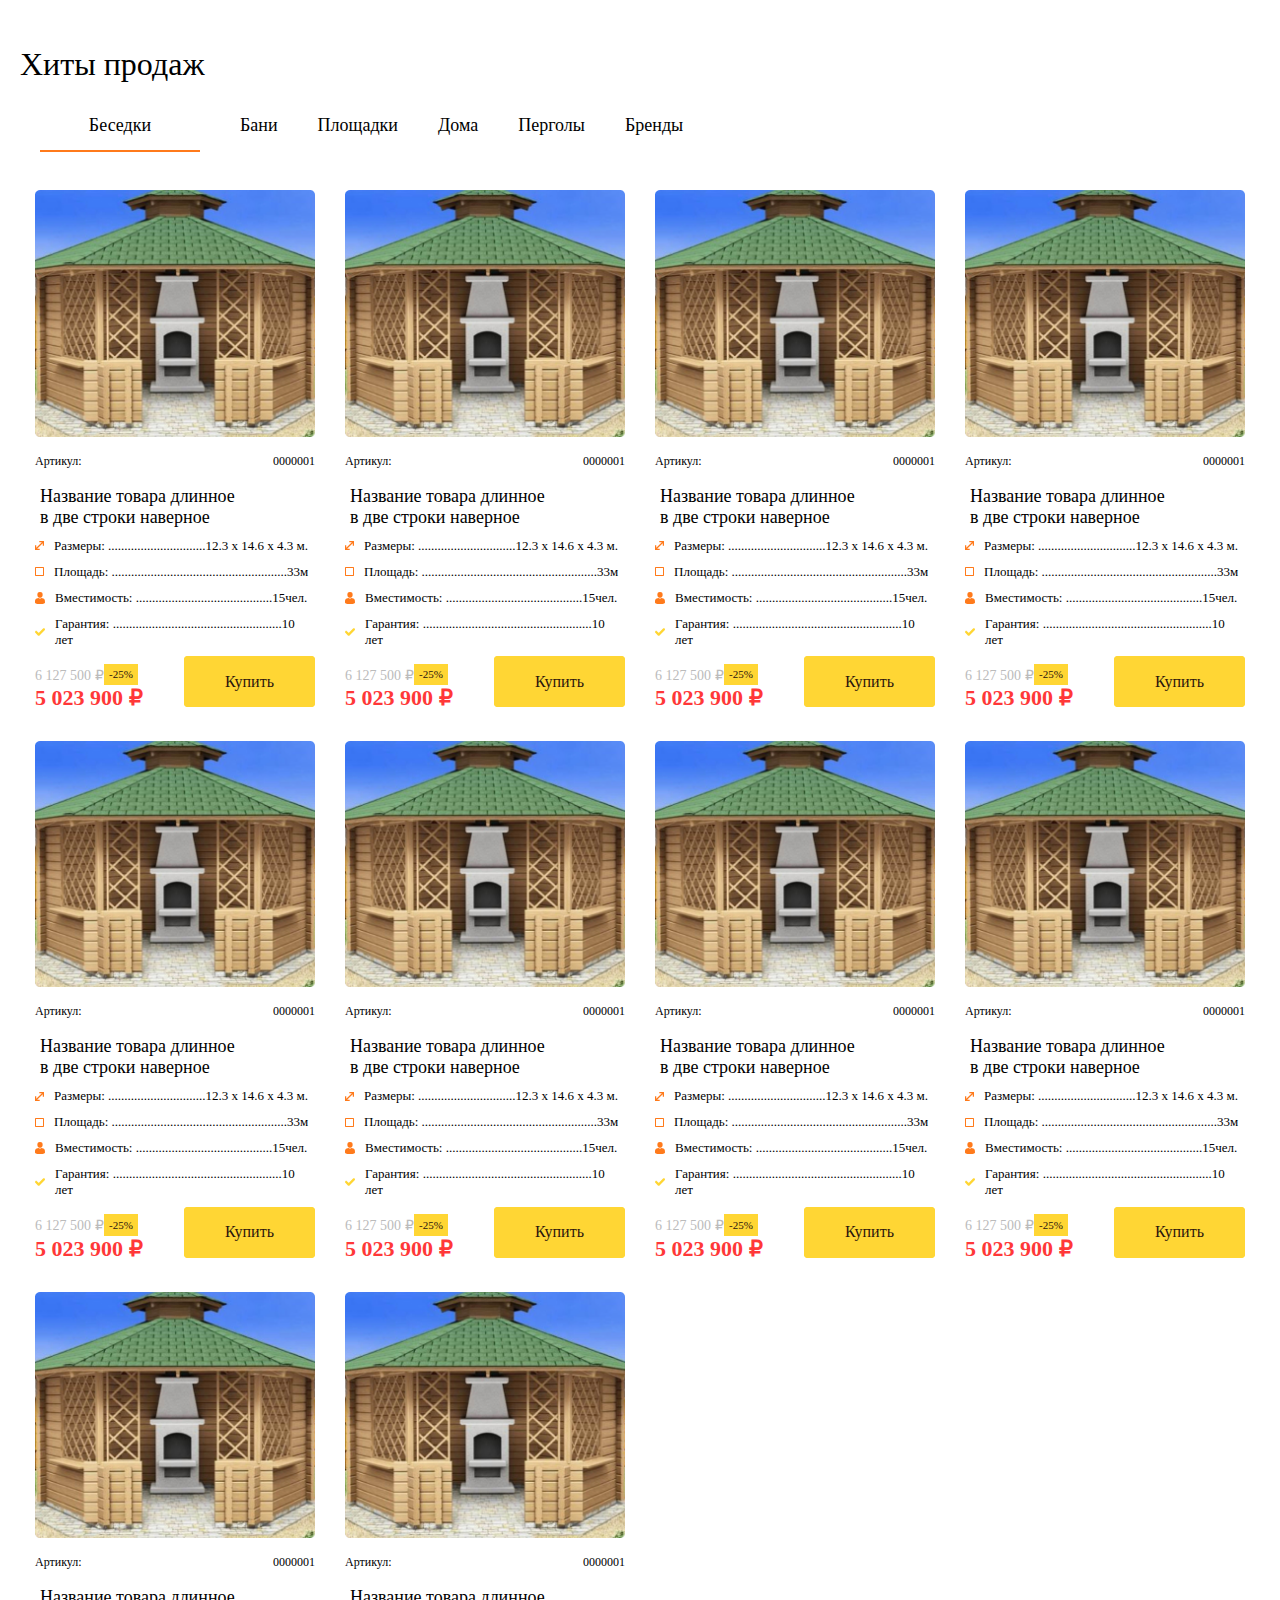
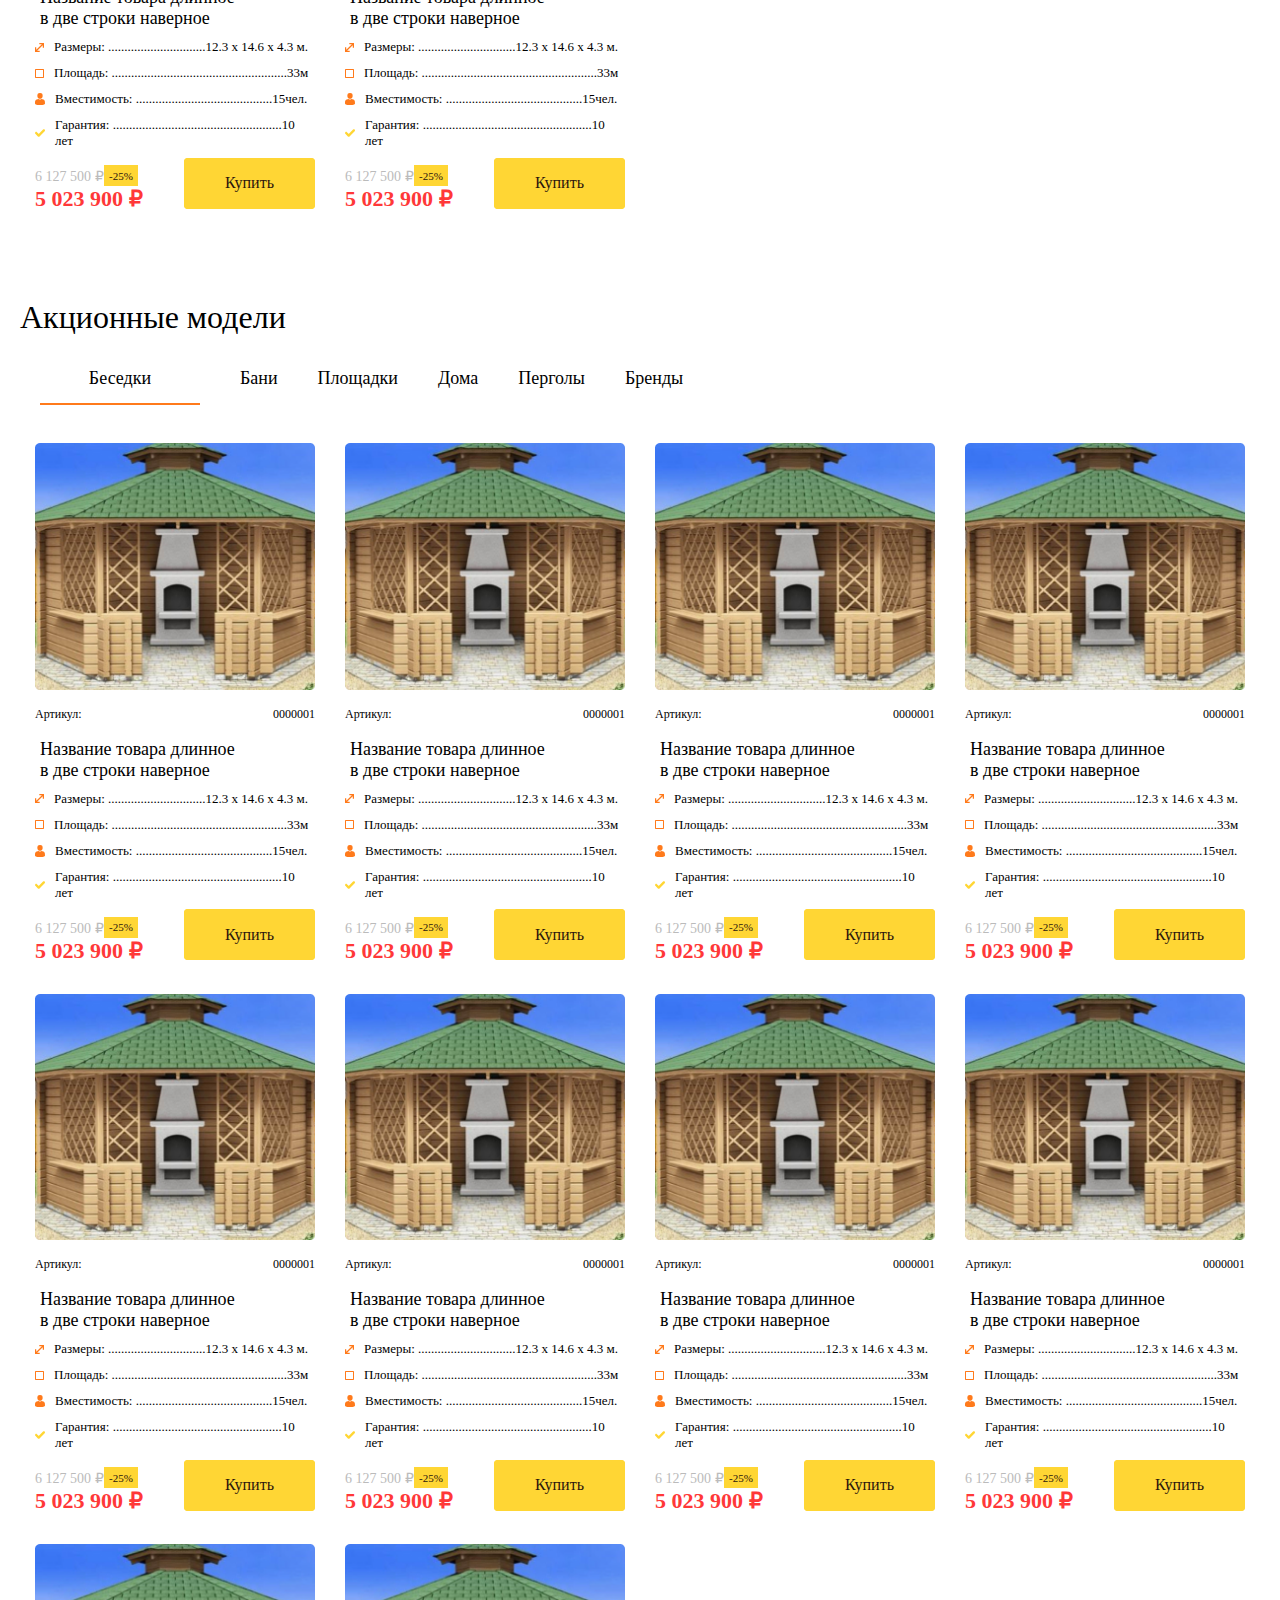
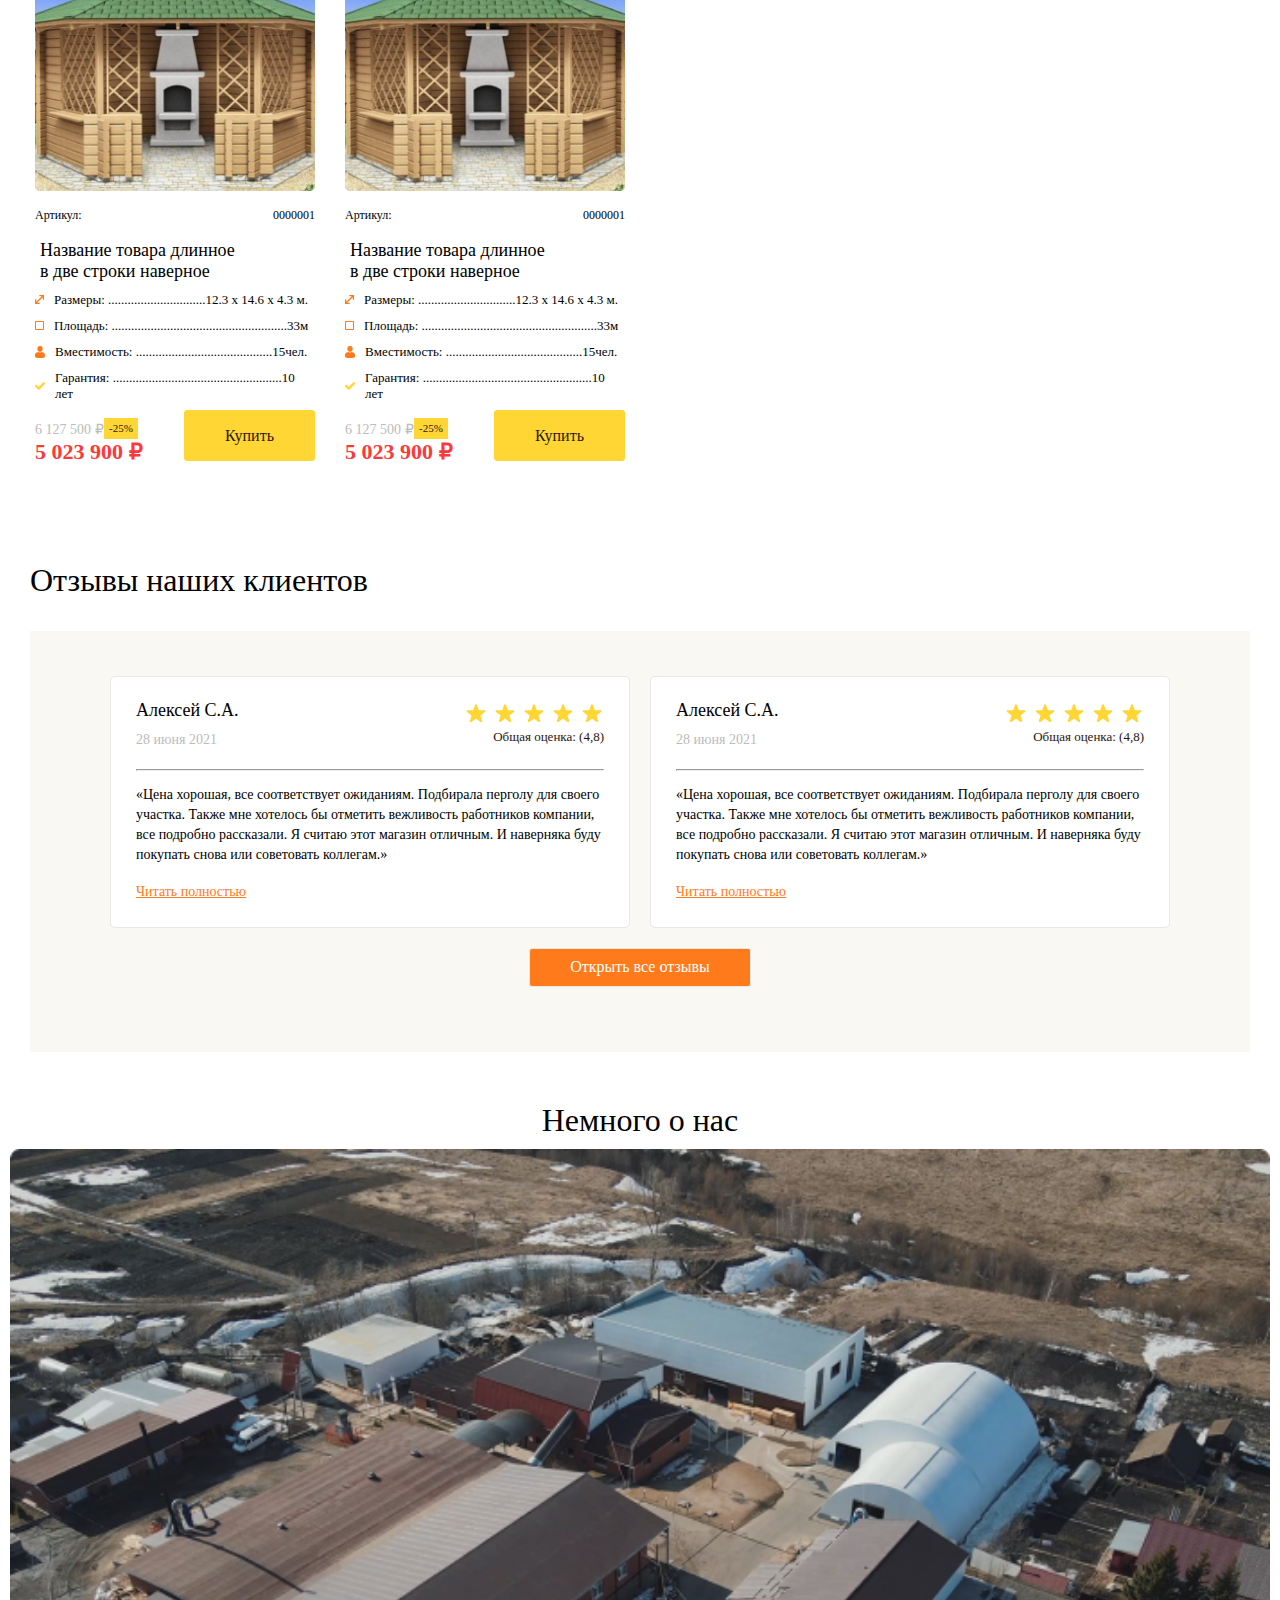
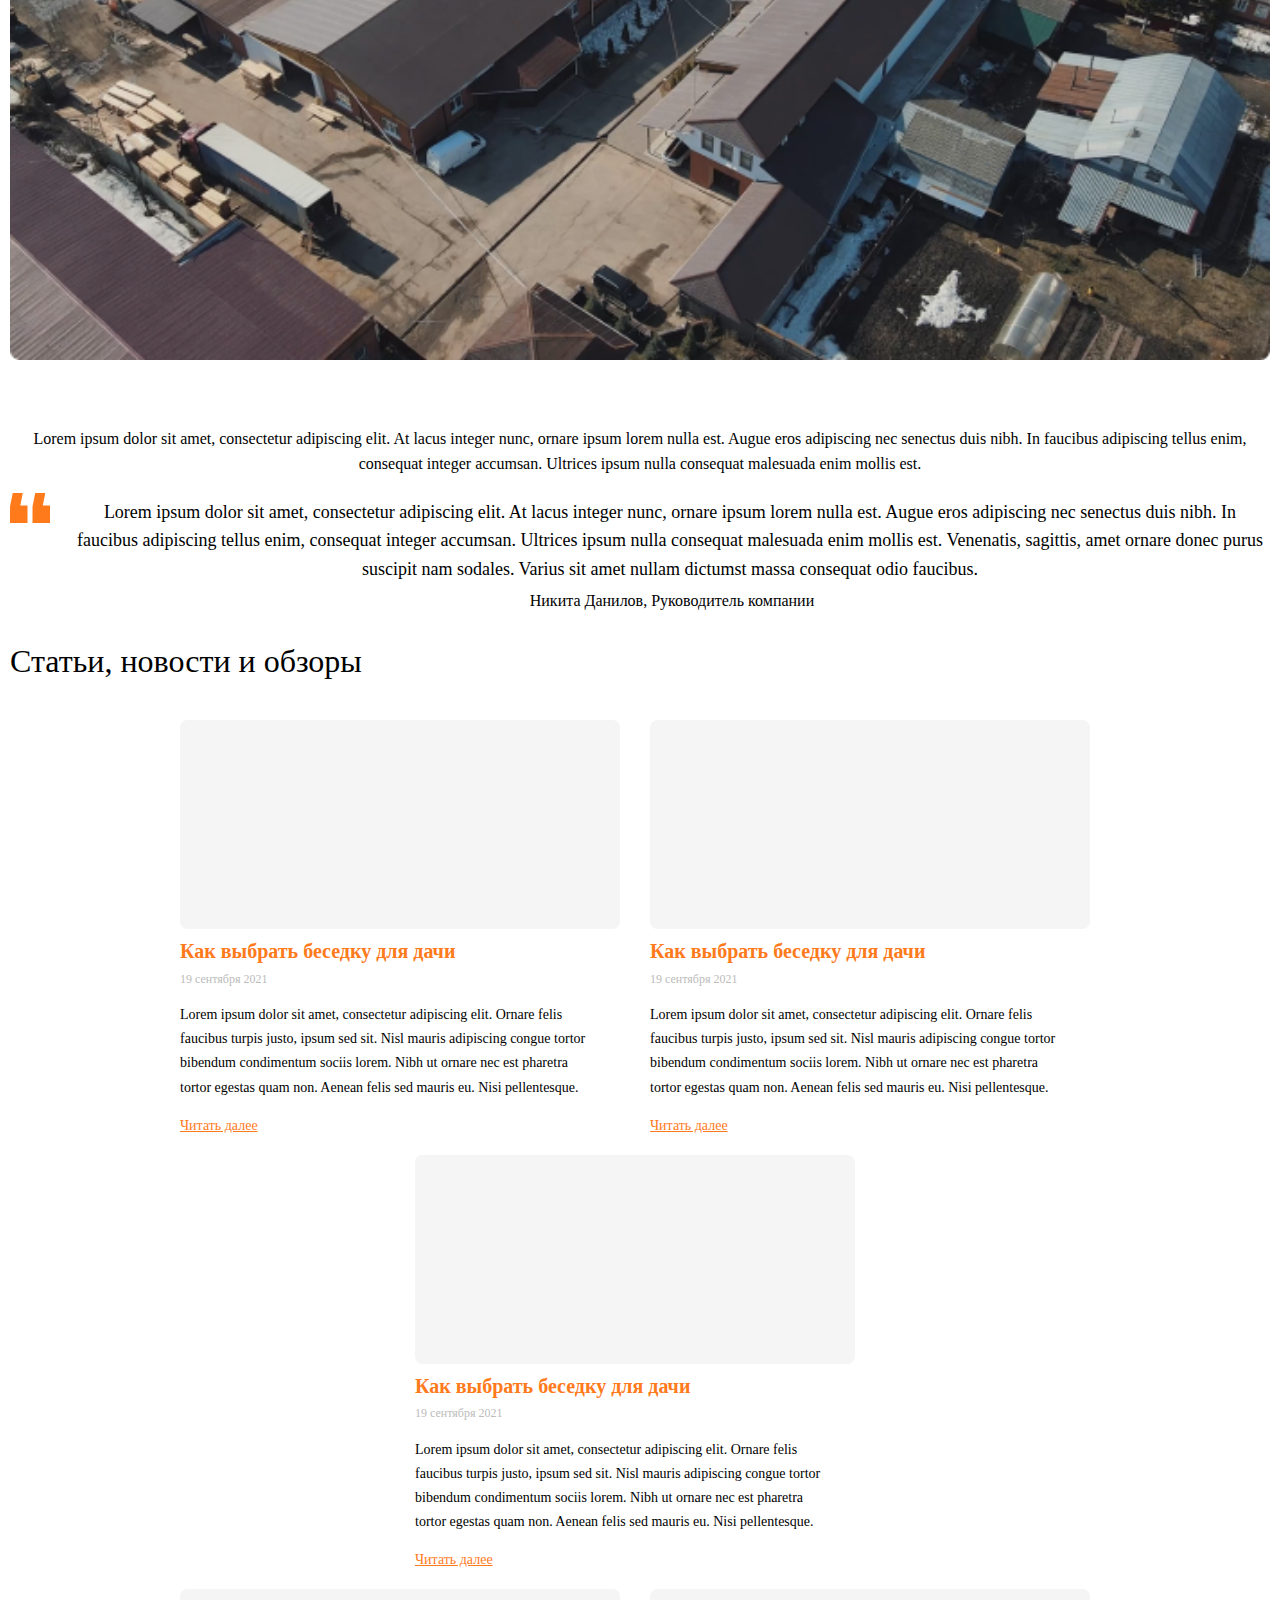
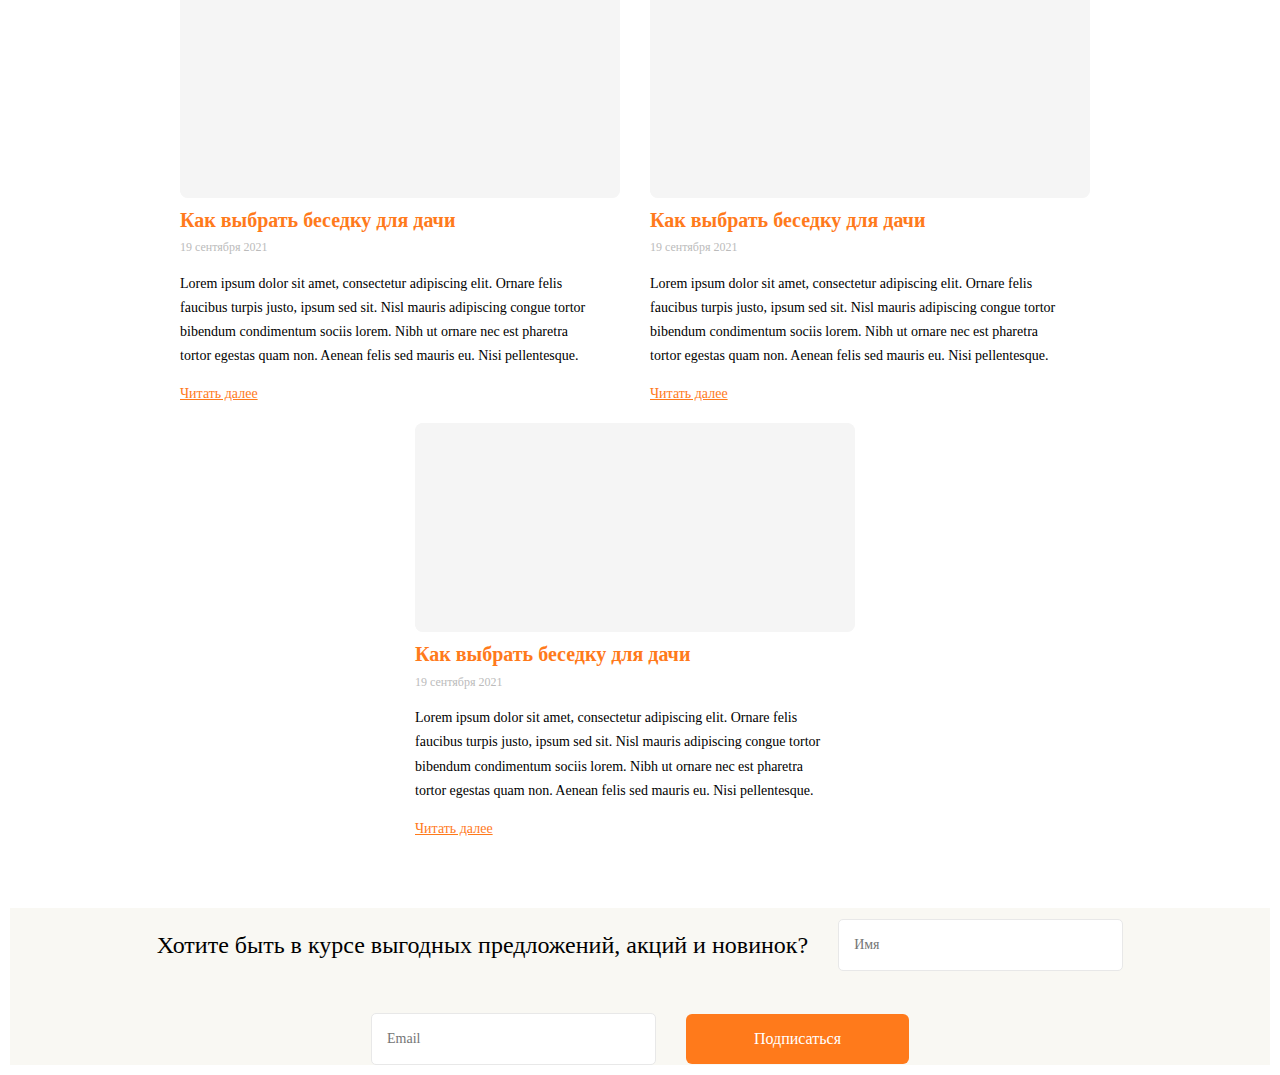
==== commit f0d5eb1c: "hero footer-end finished" ====
--- a/css/index.html
+++ b/css/index.html
@@ -1549,6 +1549,196 @@
               />
             </div>
           </div>
+          <div class="container">
+            <div class="hero__footer__title">
+              <p class="hero__footer__title-text">Статьи, новости и обзоры</p>
+            </div>
+            <div class="hero__footer__cards">
+              <div class="hero__footer__card">
+                <img
+                  alt="#"
+                  src="/images/image 38.png"
+                  class="hero__footer__card-img"
+                />
+                <div class="hero__footer__card__center">
+                  <p class="hero__footer__card__center-text1">
+                    Как выбрать беседку для дачи
+                  </p>
+                  <p class="hero__footer__card__center-text2">
+                    19 сентября 2021
+                  </p>
+                </div>
+                <p class="hero__footer__card__footer-text1">
+                  Lorem ipsum dolor sit amet, consectetur adipiscing elit.
+                  Ornare felis <br />
+                  faucibus turpis justo, ipsum sed sit. Nisl mauris adipiscing
+                  congue tortor <br />
+                  bibendum condimentum sociis lorem. Nibh ut ornare nec est
+                  pharetra <br />
+                  tortor egestas quam non. Aenean felis sed mauris eu. Nisi
+                  pellentesque.
+                </p>
+                <a href="#" class="hero__footer__card__footer-text2"
+                  >Читать далее
+                </a>
+              </div>
+              <div class="hero__footer__card">
+                <img
+                  alt="#"
+                  src="/images/image 38.png"
+                  class="hero__footer__card-img"
+                />
+                <div class="hero__footer__card__center">
+                  <p class="hero__footer__card__center-text1">
+                    Как выбрать беседку для дачи
+                  </p>
+                  <p class="hero__footer__card__center-text2">
+                    19 сентября 2021
+                  </p>
+                </div>
+                <p class="hero__footer__card__footer-text1">
+                  Lorem ipsum dolor sit amet, consectetur adipiscing elit.
+                  Ornare felis <br />
+                  faucibus turpis justo, ipsum sed sit. Nisl mauris adipiscing
+                  congue tortor <br />
+                  bibendum condimentum sociis lorem. Nibh ut ornare nec est
+                  pharetra <br />
+                  tortor egestas quam non. Aenean felis sed mauris eu. Nisi
+                  pellentesque.
+                </p>
+                <a href="#" class="hero__footer__card__footer-text2"
+                  >Читать далее
+                </a>
+              </div>
+              <div class="hero__footer__card">
+                <img
+                  alt="#"
+                  src="/images/image 38.png"
+                  class="hero__footer__card-img"
+                />
+                <div class="hero__footer__card__center">
+                  <p class="hero__footer__card__center-text1">
+                    Как выбрать беседку для дачи
+                  </p>
+                  <p class="hero__footer__card__center-text2">
+                    19 сентября 2021
+                  </p>
+                </div>
+                <p class="hero__footer__card__footer-text1">
+                  Lorem ipsum dolor sit amet, consectetur adipiscing elit.
+                  Ornare felis <br />
+                  faucibus turpis justo, ipsum sed sit. Nisl mauris adipiscing
+                  congue tortor <br />
+                  bibendum condimentum sociis lorem. Nibh ut ornare nec est
+                  pharetra <br />
+                  tortor egestas quam non. Aenean felis sed mauris eu. Nisi
+                  pellentesque.
+                </p>
+                <a href="#" class="hero__footer__card__footer-text2"
+                  >Читать далее
+                </a>
+              </div>
+            </div>
+            <div class="hero__footer__cards">
+              <div class="hero__footer__card">
+                <img
+                  alt="#"
+                  src="/images/image 38.png"
+                  class="hero__footer__card-img"
+                />
+                <div class="hero__footer__card__center">
+                  <p class="hero__footer__card__center-text1">
+                    Как выбрать беседку для дачи
+                  </p>
+                  <p class="hero__footer__card__center-text2">
+                    19 сентября 2021
+                  </p>
+                </div>
+                <p class="hero__footer__card__footer-text1">
+                  Lorem ipsum dolor sit amet, consectetur adipiscing elit.
+                  Ornare felis <br />
+                  faucibus turpis justo, ipsum sed sit. Nisl mauris adipiscing
+                  congue tortor <br />
+                  bibendum condimentum sociis lorem. Nibh ut ornare nec est
+                  pharetra <br />
+                  tortor egestas quam non. Aenean felis sed mauris eu. Nisi
+                  pellentesque.
+                </p>
+                <a href="#" class="hero__footer__card__footer-text2"
+                  >Читать далее
+                </a>
+              </div>
+              <div class="hero__footer__card">
+                <img
+                  alt="#"
+                  src="/images/image 38.png"
+                  class="hero__footer__card-img"
+                />
+                <div class="hero__footer__card__center">
+                  <p class="hero__footer__card__center-text1">
+                    Как выбрать беседку для дачи
+                  </p>
+                  <p class="hero__footer__card__center-text2">
+                    19 сентября 2021
+                  </p>
+                </div>
+                <p class="hero__footer__card__footer-text1">
+                  Lorem ipsum dolor sit amet, consectetur adipiscing elit.
+                  Ornare felis <br />
+                  faucibus turpis justo, ipsum sed sit. Nisl mauris adipiscing
+                  congue tortor <br />
+                  bibendum condimentum sociis lorem. Nibh ut ornare nec est
+                  pharetra <br />
+                  tortor egestas quam non. Aenean felis sed mauris eu. Nisi
+                  pellentesque.
+                </p>
+                <a href="#" class="hero__footer__card__footer-text2"
+                  >Читать далее
+                </a>
+              </div>
+              <div class="hero__footer__card">
+                <img
+                  alt="#"
+                  src="/images/image 38.png"
+                  class="hero__footer__card-img"
+                />
+                <div class="hero__footer__card__center">
+                  <p class="hero__footer__card__center-text1">
+                    Как выбрать беседку для дачи
+                  </p>
+                  <p class="hero__footer__card__center-text2">
+                    19 сентября 2021
+                  </p>
+                </div>
+                <p class="hero__footer__card__footer-text1">
+                  Lorem ipsum dolor sit amet, consectetur adipiscing elit.
+                  Ornare felis <br />
+                  faucibus turpis justo, ipsum sed sit. Nisl mauris adipiscing
+                  congue tortor <br />
+                  bibendum condimentum sociis lorem. Nibh ut ornare nec est
+                  pharetra <br />
+                  tortor egestas quam non. Aenean felis sed mauris eu. Nisi
+                  pellentesque.
+                </p>
+                <a href="#" class="hero__footer__card__footer-text2"
+                  >Читать далее
+                </a>
+              </div>
+            </div>
+            <div class="hero__footer-button-tocenter">
+              <button class="hero__footer-button">Больше статей</button>
+            </div>
+          </div>
+          <div class="container">
+            <div class="hero__footer__end">
+              <p class="hero__footer__end-text">
+                Хотите быть в курсе выгодных предложений, акций и новинок?
+              </p>
+              <input class="name" type="Name" placeholder="Имя" />
+              <input class="email" type="email" placeholder="Email" />
+              <button class="hero__footer__end-btn">Подписаться</button>
+            </div>
+          </div>
         </div>
       </div>
     </div>
--- a/css/style.css
+++ b/css/style.css
@@ -1184,7 +1184,7 @@
   }
 }
 .hero__footer {
-  padding: 30px;
+  padding: 10px;
 }
 .hero__footer__info {
   display: flex;
@@ -1258,3 +1258,176 @@
     text-align: center;
   }
 }
+.hero__footer__title {
+  padding: 30px 0;
+}
+.hero__footer__title-text {
+  color: #000;
+  font-family: Museo Sans Cyrl;
+  font-size: 32px;
+  font-style: normal;
+  font-weight: 400;
+  line-height: normal;
+  margin: 0;
+}
+.hero__footer__cards {
+  padding: 10px 0;
+  display: flex;
+  justify-content: center;
+  flex-wrap: wrap;
+  gap: 20px;
+}
+.hero__footer__card {
+  padding: 0 10px 0 0;
+  max-width: 440px;
+}
+.hero__footer__card-img {
+  max-width: 440px;
+  border-radius: 8px;
+  background: #f5f5f5;
+}
+.hero__footer__card__center-text1 {
+  color: #ff7a1b;
+  font-family: Museo Sans Cyrl;
+  font-size: 20px;
+  font-style: normal;
+  font-weight: 600;
+  line-height: 172.5%;
+  margin: 0;
+}
+.hero__footer__card__center-text2 {
+  color: #bbb;
+  font-family: Museo Sans Cyrl;
+  font-size: 12px;
+  font-style: normal;
+  font-weight: 400;
+  line-height: 172.5%;
+  margin: 0;
+}
+.hero__footer__card__footer-text1 {
+  color: #000;
+  font-family: Museo Sans Cyrl;
+  font-size: 14px;
+  font-style: normal;
+  font-weight: 300;
+  line-height: 172.5%;
+}
+.hero__footer__card__footer-text2 {
+  color: #ff7a1b;
+  font-family: Museo Sans Cyrl;
+  font-size: 14px;
+  font-style: normal;
+  font-weight: 400;
+  line-height: normal;
+  text-decoration-line: underline;
+}
+.hero__footer-button-tocenter {
+  display: flex;
+  align-items: center;
+  justify-content: center;
+  padding: 30px 0;
+}
+.hero__footer-button {
+  color: #fff;
+  text-align: center;
+  font-family: Museo Sans Cyrl;
+  font-size: 22px;
+  font-style: normal;
+  font-weight: 400;
+  line-height: normal;
+  width: 284px;
+  height: 49px;
+  flex-shrink: 0;
+  border-radius: 6px;
+  border: 1px solid #e8e8e8;
+  background: #ff7a1b;
+}
+@media screen and (max-width: 1500px) {
+  .hero__footer-button {
+    display: none;
+  }
+}
+@media screen and (max-width: 600px) {
+  .hero__footer-button {
+    display: flex;
+    align-items: center;
+    justify-content: center;
+  }
+}
+.hero__footer__end {
+  display: flex;
+  align-items: center;
+  justify-content: center;
+  flex-wrap: wrap;
+  gap: 30px;
+  background: #f9f8f3;
+}
+.hero__footer__end-text {
+  text-align: center;
+  color: #000;
+  font-family: Museo Sans Cyrl;
+  font-size: 24px;
+  font-style: normal;
+  font-weight: 400;
+  line-height: normal;
+}
+.name {
+  color: #bbb;
+  font-family: Museo Sans Cyrl;
+  font-size: 14px;
+  font-style: normal;
+  font-weight: 400;
+  line-height: normal;
+  width: 253px;
+  height: 50px;
+  border-radius: 5px;
+  border: 1px solid #e8e8e8;
+  background: #fff;
+  padding: 0 15px;
+}
+.email {
+  color: #bbb;
+  font-family: Museo Sans Cyrl;
+  font-size: 14px;
+  font-style: normal;
+  font-weight: 400;
+  line-height: normal;
+  width: 253px;
+  height: 50px;
+  padding: 0 15px;
+  border-radius: 5px;
+  border: 1px solid #e8e8e8;
+  background: #fff;
+}
+.hero__footer__end-btn {
+  color: #fff;
+  text-align: center;
+  font-family: Museo Sans Cyrl;
+  font-size: 16px;
+  font-style: normal;
+  font-weight: 400;
+  line-height: normal;
+  width: 223px;
+  height: 50px;
+  border-radius: 6px;
+  background: #ff7a1b;
+}
+@media screen and (max-width: 600px) {
+  .hero__footer__end {
+    padding: 0 65px 45px 65px;
+    display: flex;
+    flex-direction: column;
+  }
+  .name {
+    width: 100%;
+    height: 50px;
+  }
+  .email {
+    width: 100%;
+    height: 50px;
+  }
+  .hero__footer__end-btn {
+    width: 100%;
+    height: 55px;
+  }
+}
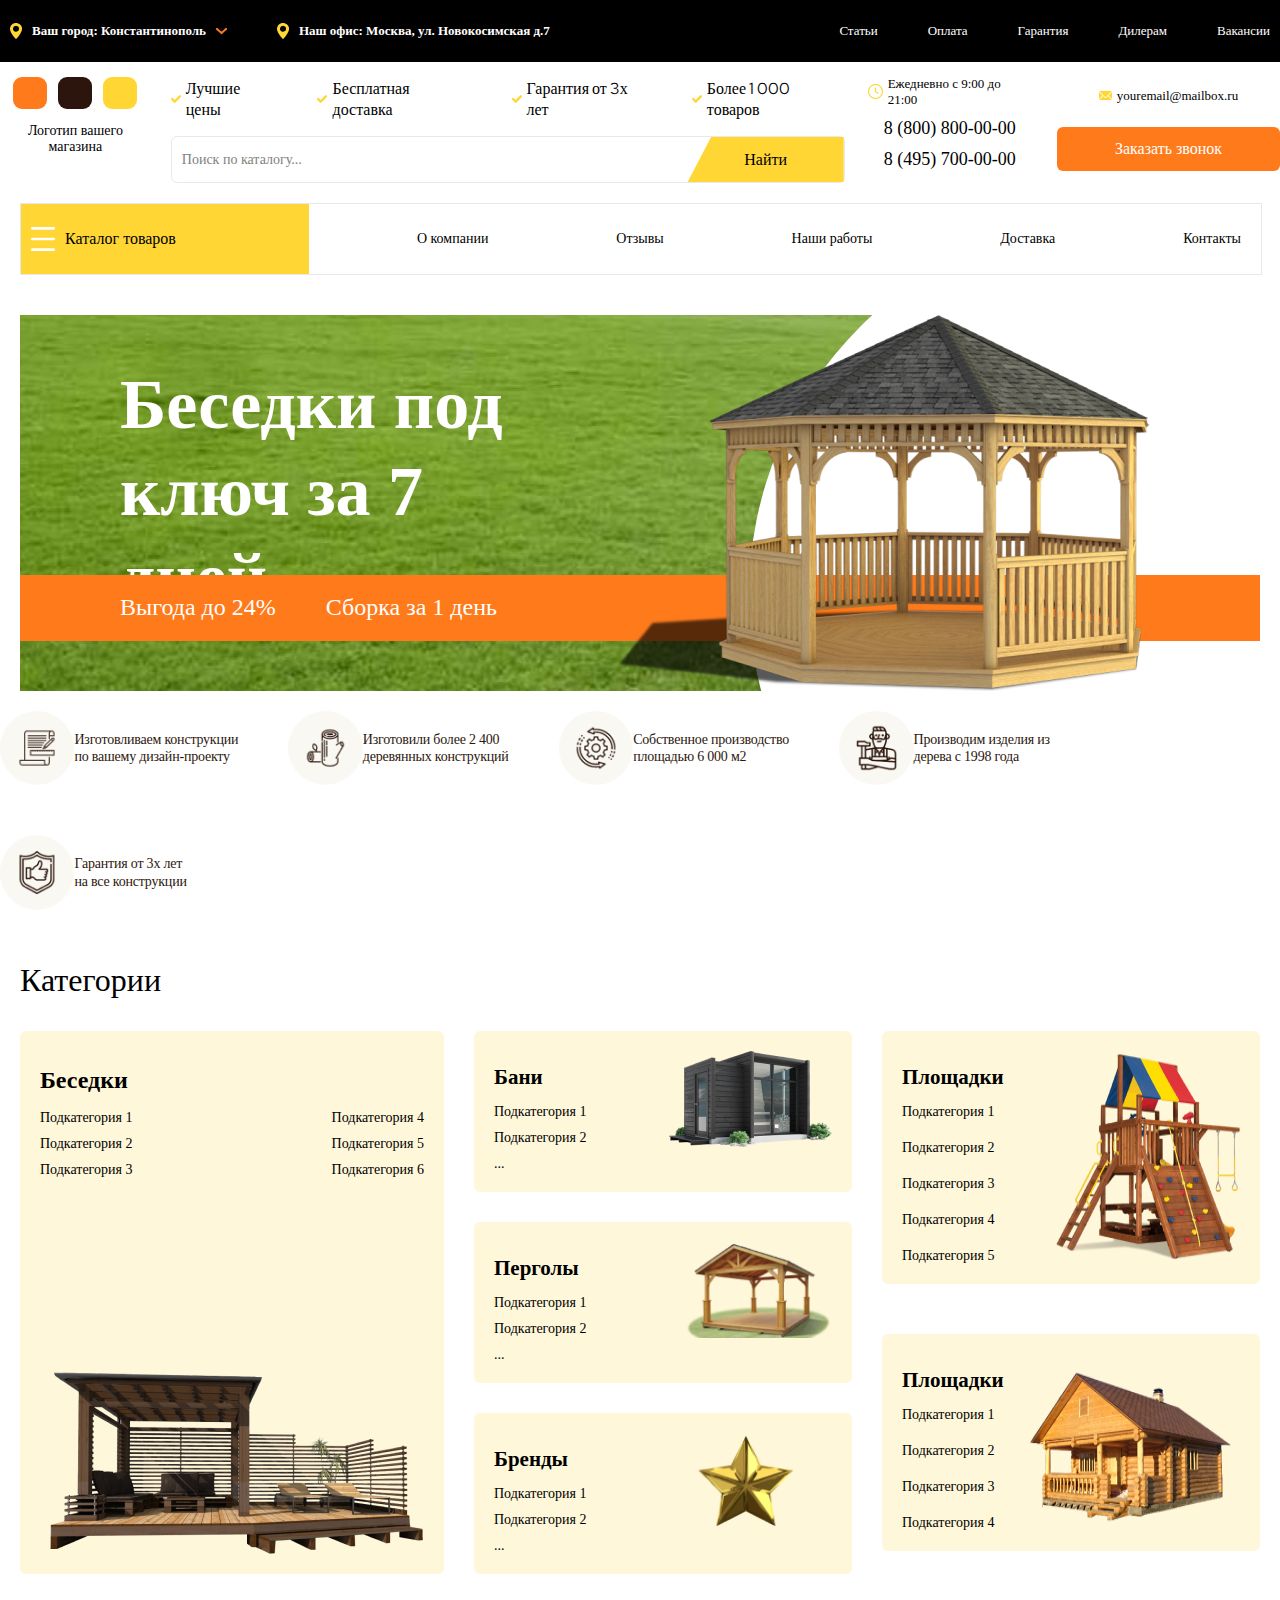
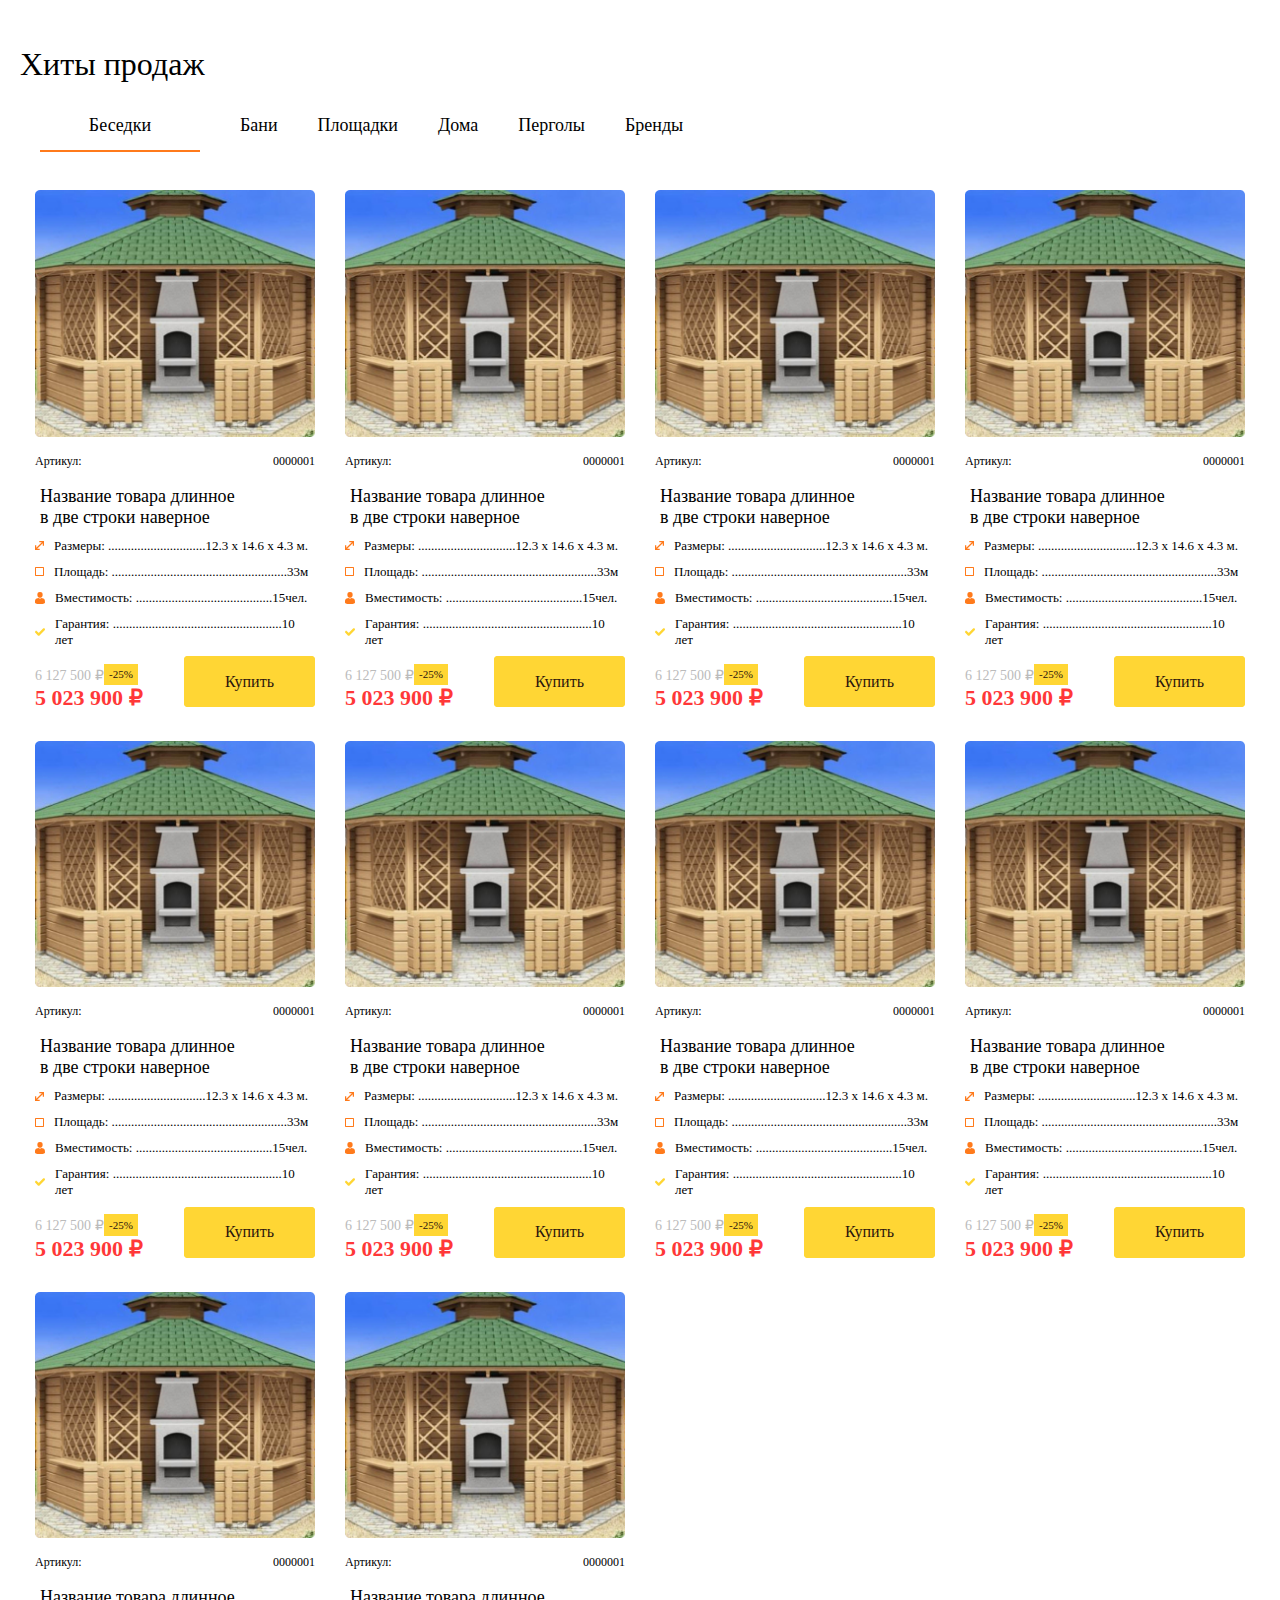
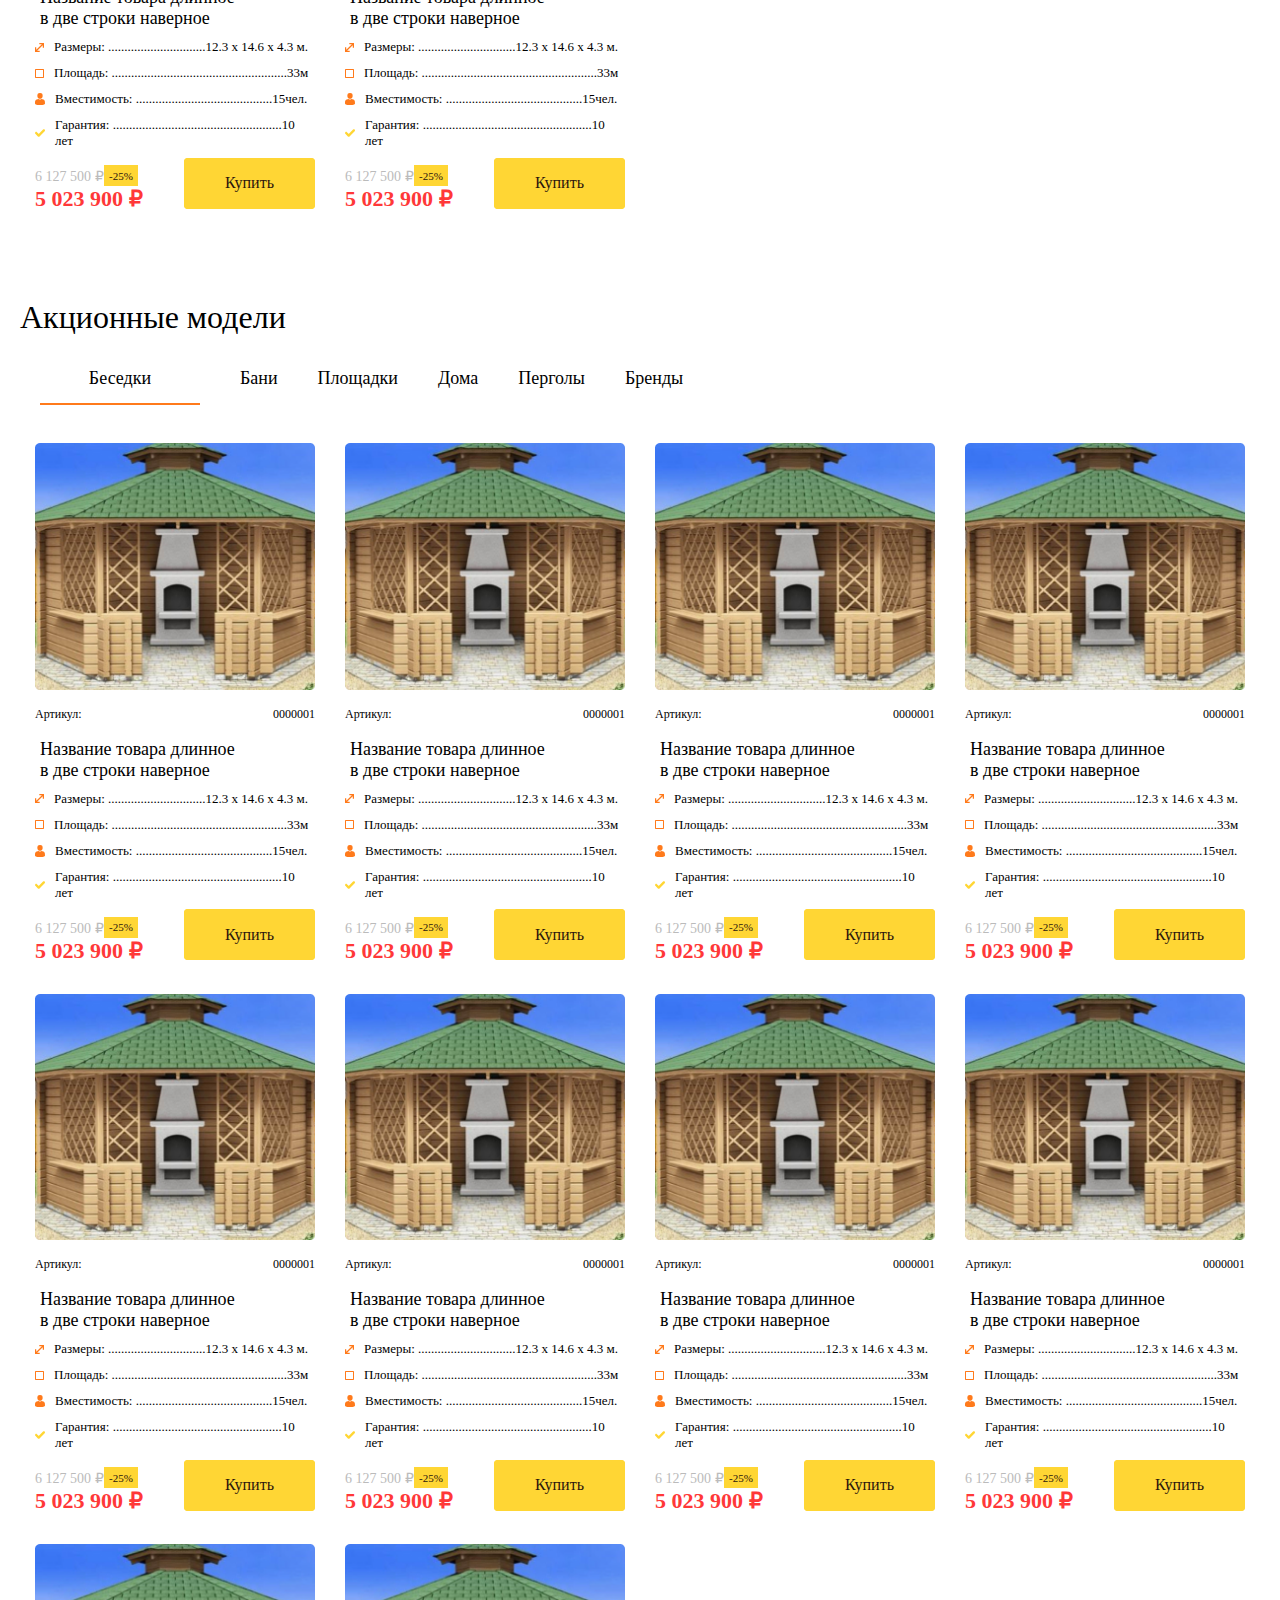
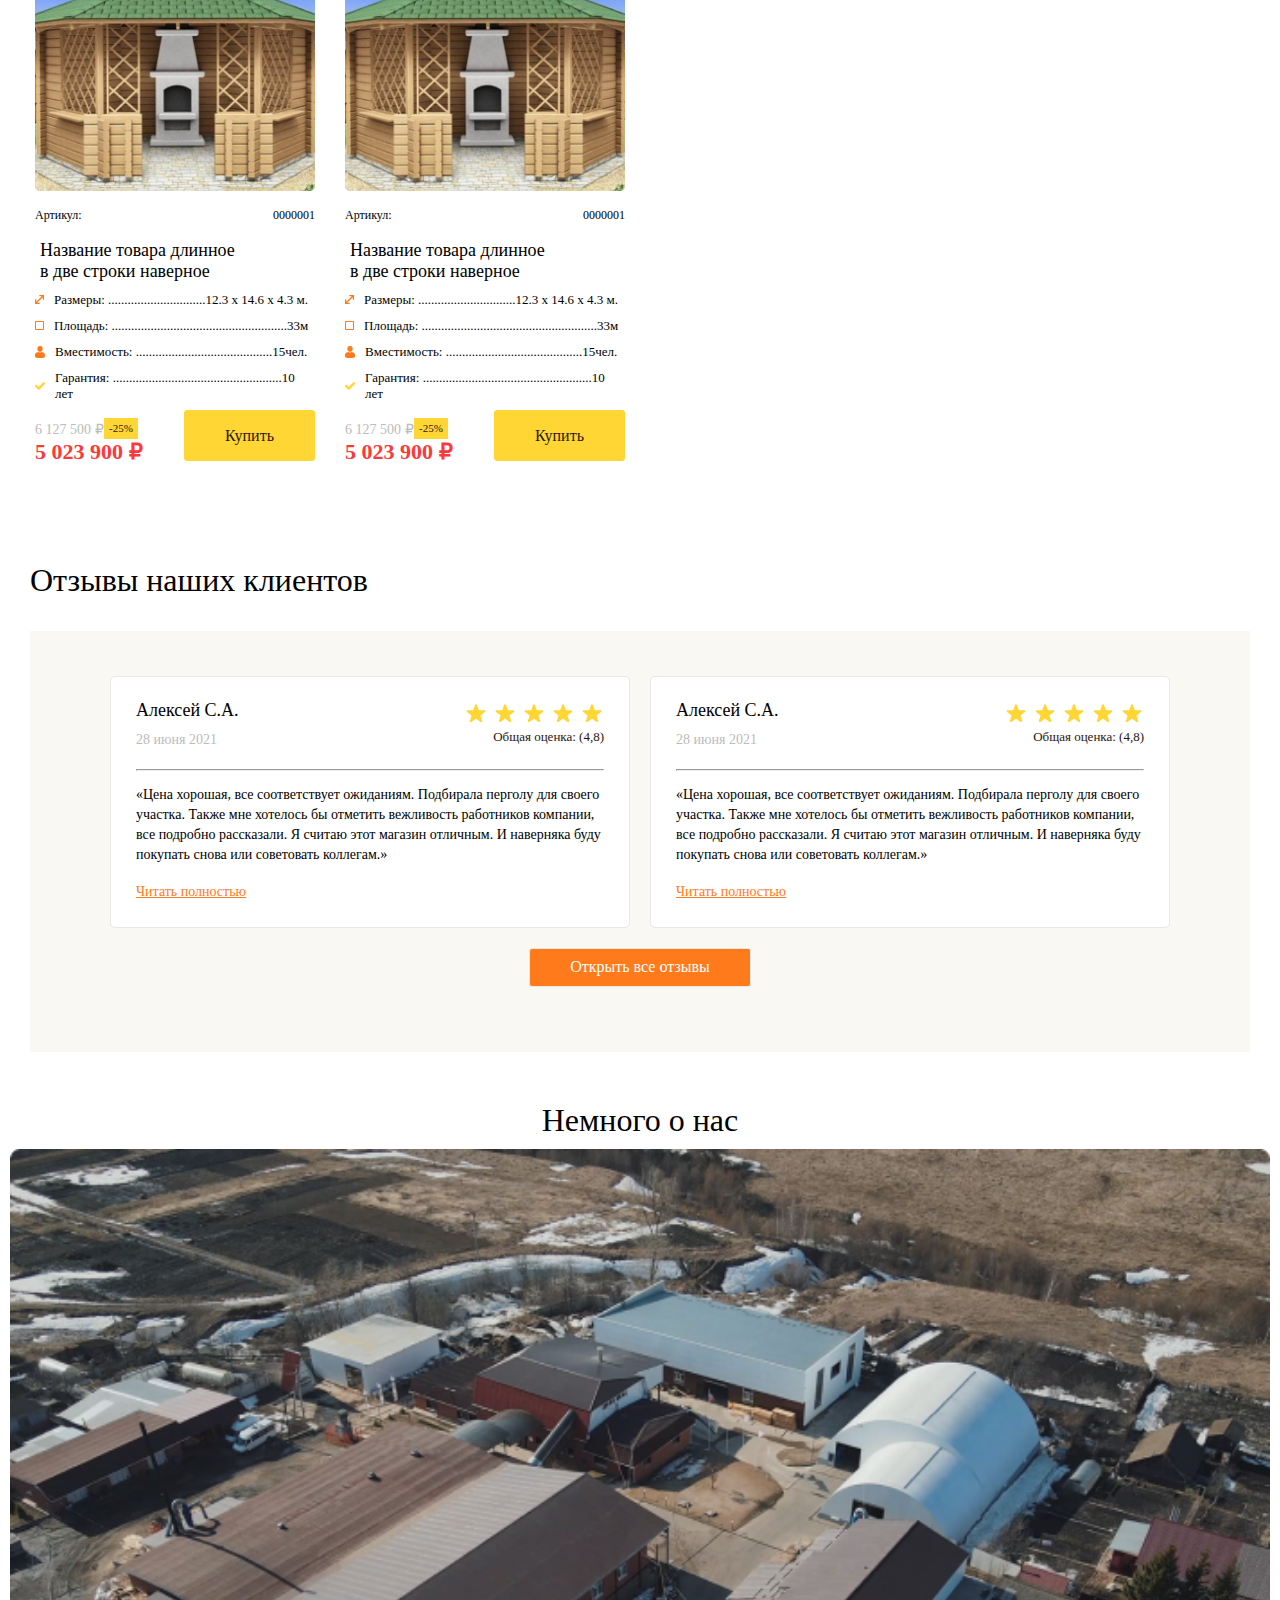
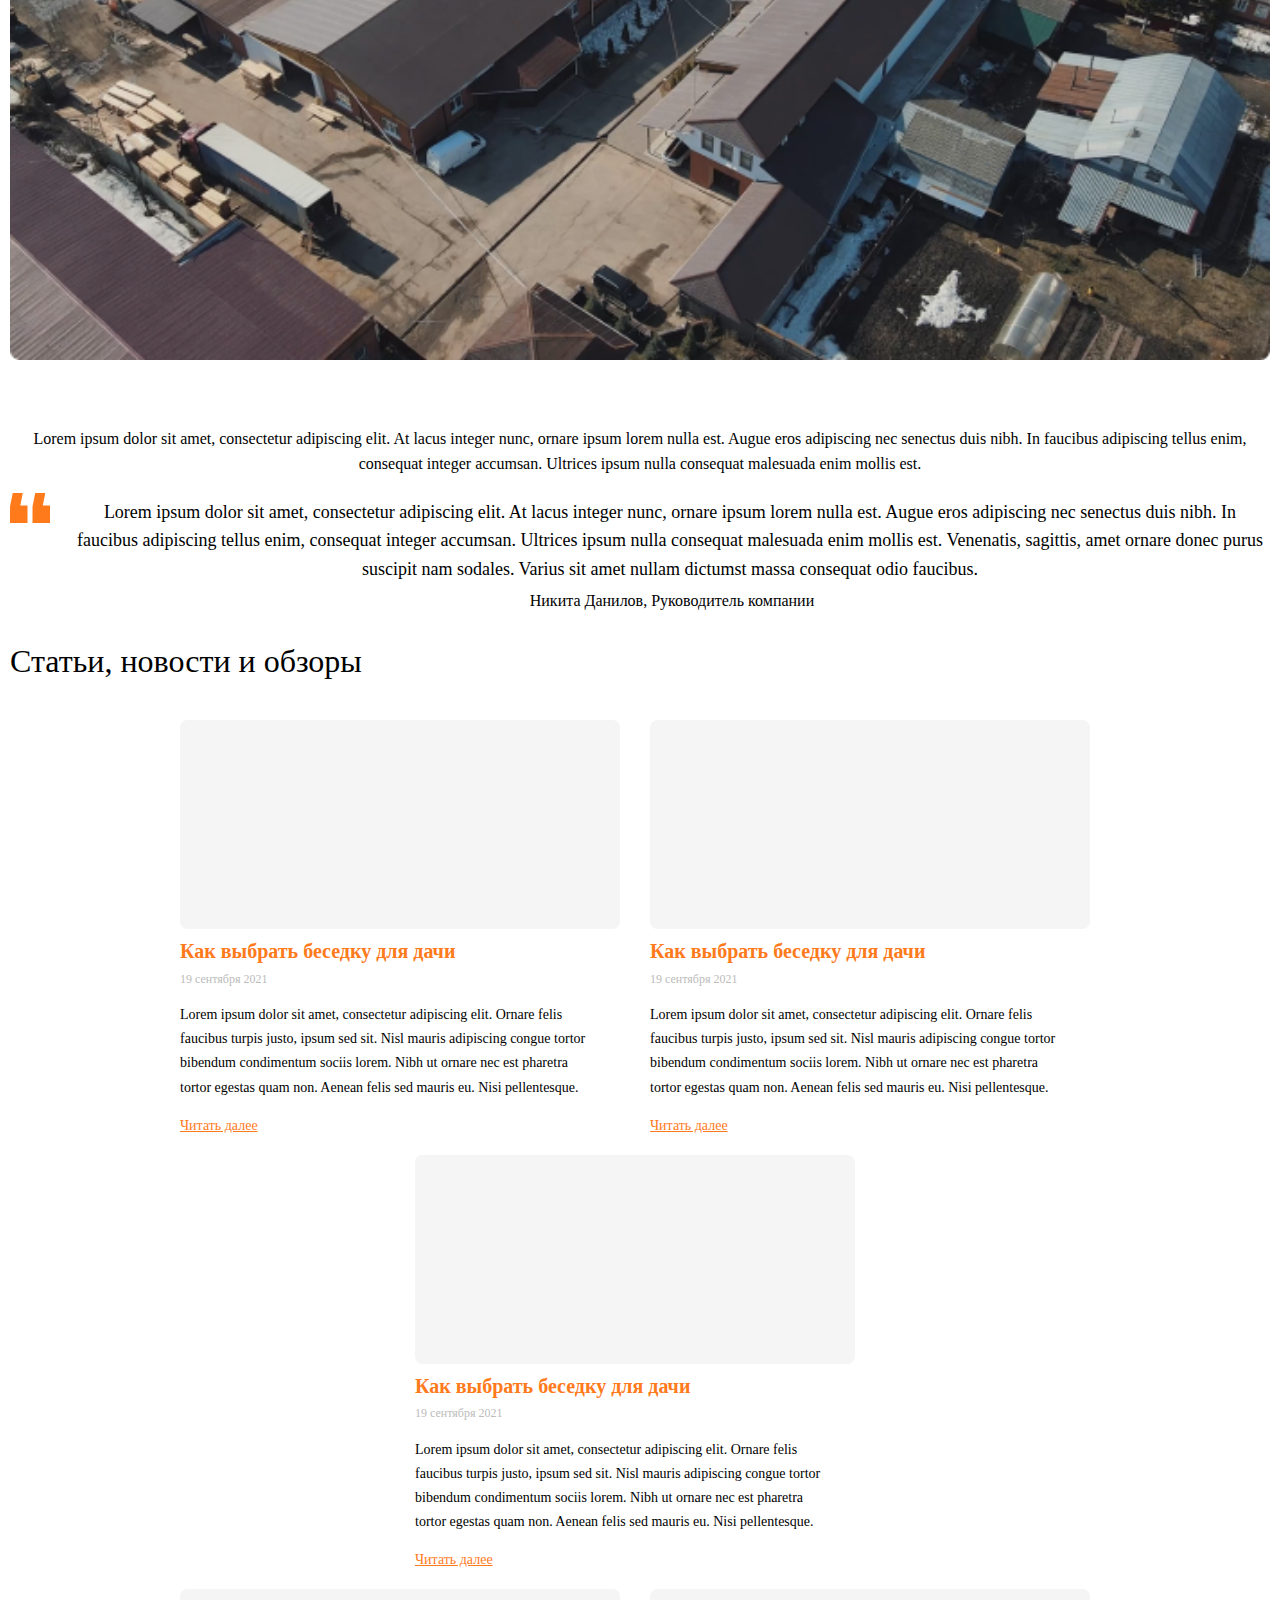
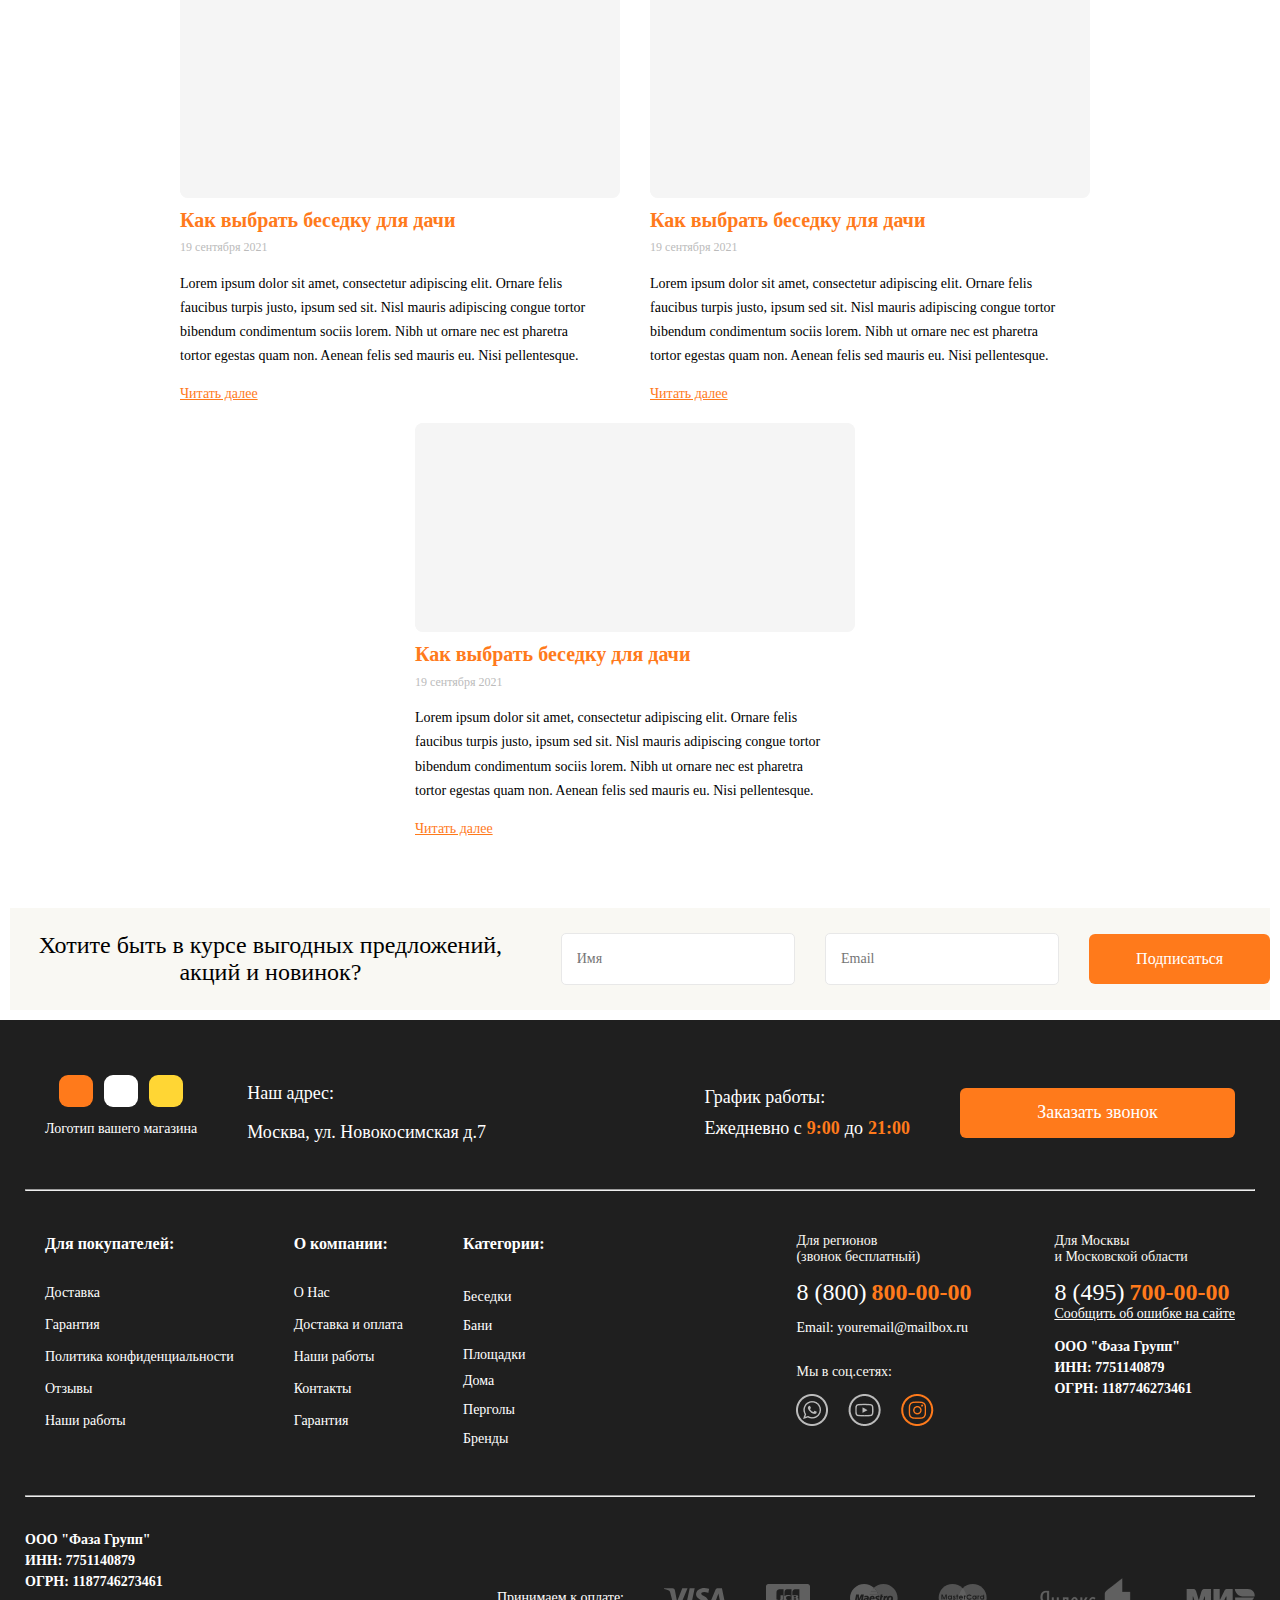
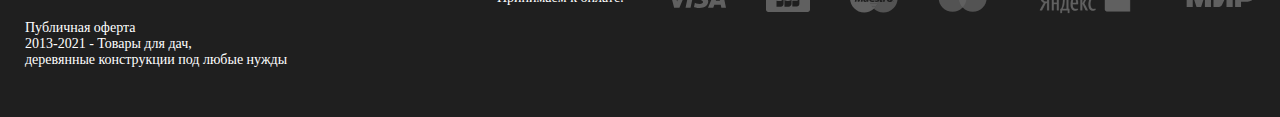
==== commit 52625172: "footer finished" ====
--- a/css/index.html
+++ b/css/index.html
@@ -1742,5 +1742,315 @@
         </div>
       </div>
     </div>
+    <footer class="footer">
+      <div class="container">
+        <div class="footer__header">
+          <div class="footer__header__content">
+            <div class="footer__header__content-first-child">
+              <div class="footer__header__content__logo">
+                <img
+                  src="/images/footer-icons.svg"
+                  alt="#"
+                  class="footer__header__content__logotype"
+                />
+                <p class="footer__header__content__logo-text">
+                  Логотип вашего магазина
+                </p>
+              </div>
+              <div class="footer__header__content__location">
+                <p class="footer__header__content__location-text">Наш адрес:</p>
+                <p class="footer__header__content__location-text1">
+                  Москва, ул. Новокосимская д.7
+                </p>
+              </div>
+            </div>
+            <div class="footer__header__content-second-child">
+              <div class="footer__header__content__worktime">
+                <p class="footer__header__content__worktime-text">
+                  График работы:
+                </p>
+                <div class="graphik">
+                  <p class="footer__header__content__worktime-text1">
+                    Ежедневно с
+                  </p>
+                  <p class="footer__header__content__worktime-text2">9:00</p>
+                  <p class="footer__header__content__worktime-text3">до</p>
+                  <p class="footer__header__content__worktime-text4">21:00</p>
+                </div>
+              </div>
+              <button class="footer__header__content__button">
+                Заказать звонок
+              </button>
+            </div>
+          </div>
+        </div>
+        <hr />
+        <div class="footer__center">
+          <div class="footer__center__content">
+            <div class="footer__center__content__firstchild">
+              <nav class="footer__center__content__firstchild__nav">
+                <p class="footer__center__content__firstchild__nav__logo">
+                  Для покупателей:
+                </p>
+                <img class="line" src="/images/lines.svg" alt="#" />
+                <a
+                  href="#"
+                  class="footer__center__content__firstchild__nav-link"
+                  >Доставка</a
+                >
+                <a
+                  href="#"
+                  class="footer__center__content__firstchild__nav-link"
+                  >Гарантия</a
+                >
+                <a
+                  href="#"
+                  class="footer__center__content__firstchild__nav-link"
+                  >Политика конфиденциальности</a
+                >
+                <a
+                  href="#"
+                  class="footer__center__content__firstchild__nav-link"
+                  >Отзывы</a
+                >
+                <a
+                  href="#"
+                  class="footer__center__content__firstchild__nav-link"
+                  >Наши работы</a
+                >
+              </nav>
+              <nav class="footer__center__content__firstchild__nav">
+                <p class="footer__center__content__firstchild__nav__logo">
+                  О компании:
+                </p>
+                <img class="line" src="/images/lines.svg" alt="#" />
+                <a
+                  href="#"
+                  class="footer__center__content__firstchild__nav-link"
+                  >О Нас</a
+                >
+                <a
+                  href="#"
+                  class="footer__center__content__firstchild__nav-link"
+                  >Доставка и оплата</a
+                >
+                <a
+                  href="#"
+                  class="footer__center__content__firstchild__nav-link"
+                  >Наши работы</a
+                >
+                <a
+                  href="#"
+                  class="footer__center__content__firstchild__nav-link"
+                  >Контакты</a
+                >
+                <a
+                  href="#"
+                  class="footer__center__content__firstchild__nav-link"
+                  >Гарантия</a
+                >
+              </nav>
+              <nav class="footer__center__content__firstchild__nav2">
+                <p class="footer__center__content__firstchild__nav__logo">
+                  Категории:
+                </p>
+                <img src="/images/long-line.svg" alt="#" class="long-line" />
+                <div class="first-second">
+                  <div class="first">
+                    <a
+                      href="#"
+                      class="footer__center__content__firstchild__nav-link"
+                      >Беседки</a
+                    >
+                    <a
+                      href="#"
+                      class="footer__center__content__firstchild__nav-link"
+                      >Бани</a
+                    >
+                    <a
+                      href="#"
+                      class="footer__center__content__firstchild__nav-link"
+                      >Площадки</a
+                    >
+                  </div>
+
+                  <div class="second">
+                    <a
+                      href="#"
+                      class="footer__center__content__firstchild__nav-link"
+                      >Дома</a
+                    >
+                    <a
+                      href="#"
+                      class="footer__center__content__firstchild__nav-link"
+                      >Перголы</a
+                    >
+                    <a
+                      href="#"
+                      class="footer__center__content__firstchild__nav-link"
+                      >Бренды</a
+                    >
+                  </div>
+                </div>
+              </nav>
+            </div>
+            <div class="contact">
+              <img class="long-line" src="/images/long-line.svg" alt="#" />
+              <p class="contact-text">Контакты</p>
+              <img src="/images/long-line.svg" alt="#" class="long-line" />
+            </div>
+            <div class="locationandworktime">
+              <div class="footer__header__content__location-2">
+                <p class="footer__header__content__location-text">Наш адрес:</p>
+                <p class="footer__header__content__location-text1">
+                  Москва, ул. Новокосимская д.7
+                </p>
+              </div>
+              <div class="footer__header__content__worktime-2">
+                <p class="footer__header__content__worktime-text">
+                  График работы:
+                </p>
+                <div class="graphik">
+                  <p class="footer__header__content__worktime-text1">
+                    Ежедневно с
+                  </p>
+                  <p class="footer__header__content__worktime-text2">9:00</p>
+                  <p class="footer__header__content__worktime-text3">до</p>
+                  <p class="footer__header__content__worktime-text4">21:00</p>
+                </div>
+              </div>
+              <img src="/images/long-line.svg" alt="#" class="long-line" />
+            </div>
+
+            <div class="footer__center__content__secondchild">
+              <nav class="footer__center__content__secondchild__nav">
+                <p class="footer__center__content__secondchild__nav-text">
+                  Для регионов <br />
+                  (звонок бесплатный)
+                </p>
+                <div class="mobile-number">
+                  <p class="footer__center__content__secondchild__nav-number">
+                    8 (800)
+                  </p>
+                  <p class="footer__center__content__secondchild__nav-number1">
+                    800-00-00
+                  </p>
+                </div>
+                <p class="footer__center__content__secondchild__nav-email">
+                  Email: youremail@mailbox.ru
+                </p>
+                <p class="footer__center__content__secondchild__nav-socailtext">
+                  Мы в соц.сетях:
+                </p>
+                <p class="footer__center__content__secondchild__nav-socail">
+                  <img src="/images/What'sApp.png" alt="#" />
+                  <img src="/images/YouTube.png" alt="#" />
+                  <img src="/images/Instagram.png" alt="#" />
+                </p>
+              </nav>
+              <nav class="footer__center__content__secondchild__nav">
+                <p class="footer__center__content__secondchild__nav-text">
+                  Для Москвы <br />
+                  и Московской области
+                </p>
+                <div class="mobile-number">
+                  <p class="footer__center__content__secondchild__nav-number">
+                    8 (495)
+                  </p>
+                  <p class="footer__center__content__secondchild__nav-number1">
+                    700-00-00
+                  </p>
+                </div>
+                <a class="footer__center__content__secondchild__nav-info">
+                  Сообщить об ошибке на сайте
+                </a>
+                <p class="footer__center__content__secondchild__nav-texts">
+                  ООО "Фаза Групп" <br />
+                  ИНН: 7751140879 <br />
+                  ОГРН: 1187746273461
+                </p>
+              </nav>
+            </div>
+            <button class="footer__header__content__button-2">
+              Заказать звонок
+            </button>
+            <img src="/images/long-line.svg" alt="" class="long-line" />
+          </div>
+          <div class="socials">
+            <p class="footer__center__content__secondchild__nav-email-2">
+              Email: youremail@mailbox.ru
+            </p>
+            <p class="footer__center__content__secondchild__nav-socailtext-2">
+              Мы в соц.сетях:
+            </p>
+            <p class="footer__center__content__secondchild__nav-socail-2">
+              <img src="/images/What'sApp.png" alt="#" />
+              <img src="/images/YouTube.png" alt="#" />
+              <img src="/images/Instagram.png" alt="#" />
+            </p>
+            <a class="footer__center__content__secondchild__nav-info-2">
+              Сообщить об ошибке на сайте
+            </a>
+          </div>
+          <img src="/images/long-line.svg" alt="" class="long-line" />
+        </div>
+        <hr />
+        <div class="footer__end">
+          <div class="footer__end__content">
+            <div class="footer__end__content__texts">
+              <p class="footer__center__content__secondchild__nav-texts-2">
+                ООО "Фаза Групп" <br />
+                ИНН: 7751140879 <br />
+                ОГРН: 1187746273461
+              </p>
+              <p class="footer__end__content__text1">
+                Публичная оферта <br />
+                2013-2021 - Товары для дач, <br />
+                деревянные конструкции под любые нужды
+              </p>
+            </div>
+            <div class="footer__end__content__visacards">
+              <div class="text">
+                <p class="footer__end__content__visacards-text">
+                  Принимаем к оплате:
+                </p>
+              </div>
+              <div class="footer__logos">
+                <img
+                  src="/images/visa.svg"
+                  alt="#"
+                  class="footer__end__content__visacards-card"
+                />
+                <img
+                  src="/images/jcb.svg"
+                  alt="#"
+                  class="footer__end__content__visacards-card"
+                />
+                <img
+                  src="/images/maestro.svg"
+                  alt="#"
+                  class="footer__end__content__visacards-card"
+                />
+                <img
+                  src="/images/master.svg"
+                  alt="#"
+                  class="footer__end__content__visacards-card"
+                />
+                <img
+                  src="/images/ЯНДЕКС.png"
+                  alt="#"
+                  class="footer__end__content__visacards-card"
+                />
+                <img
+                  src="/images/mir.svg"
+                  alt="#"
+                  class="footer__end__content__visacards-card"
+                />
+              </div>
+            </div>
+          </div>
+        </div>
+      </div>
+    </footer>
   </body>
 </html>
--- a/css/style.css
+++ b/css/style.css
@@ -469,6 +469,7 @@
     flex-wrap: wrap;
     gap: 50px;
     justify-content: center;
+    padding: 20px 0;
   }
   .hero__content__title {
     display: flex;
@@ -1358,7 +1359,6 @@
   display: flex;
   align-items: center;
   justify-content: center;
-  flex-wrap: wrap;
   gap: 30px;
   background: #f9f8f3;
 }
@@ -1431,3 +1431,491 @@
     height: 55px;
   }
 }
+.footer {
+  padding: 25px;
+  background: #1f1f1f;
+}
+.footer__header {
+  padding: 20px;
+}
+.footer__header__content {
+  display: flex;
+  justify-content: space-between;
+  flex-wrap: wrap;
+}
+.footer__header__content-first-child {
+  display: flex;
+  align-items: center;
+  gap: 50px;
+}
+.footer__header__content-second-child {
+  display: flex;
+  align-items: center;
+  gap: 50px;
+}
+.footer__header__content__logo {
+  display: flex;
+  align-items: center;
+  flex-direction: column;
+}
+
+.footer__header__content__logo-text {
+  color: #fff;
+  font-family: Museo Sans Cyrl;
+  font-size: 14px;
+  font-style: normal;
+  font-weight: 400;
+  line-height: normal;
+}
+
+.footer__header__content__location-text {
+  color: #fff;
+  font-family: Museo Sans Cyrl;
+  font-size: 18px;
+  font-style: normal;
+  font-weight: 400;
+  line-height: normal;
+}
+.footer__header__content__location-text1 {
+  color: #fff;
+  font-family: Museo Sans Cyrl;
+  font-size: 18px;
+  font-style: normal;
+  font-weight: 400;
+  line-height: normal;
+}
+.footer__header__content__worktime {
+  display: flex;
+  flex-direction: column;
+  gap: 10px;
+}
+.graphik {
+  display: flex;
+  align-items: center;
+  gap: 5px;
+}
+.footer__header__content__worktime-text {
+  color: #fff;
+  font-family: Museo Sans Cyrl;
+  font-size: 18px;
+  font-style: normal;
+  font-weight: 400;
+  line-height: normal;
+  margin: 0;
+}
+.footer__header__content__worktime-text1 {
+  color: #fff;
+  font-family: Museo Sans Cyrl;
+  font-size: 18px;
+  font-style: normal;
+  font-weight: 400;
+  line-height: normal;
+  margin: 0;
+}
+.footer__header__content__worktime-text2 {
+  color: #ff7a1b;
+  font-family: Museo Sans Cyrl;
+  font-size: 18px;
+  font-style: normal;
+  font-weight: 600;
+  line-height: normal;
+  margin: 0;
+}
+.footer__header__content__worktime-text3 {
+  color: #fff;
+  font-family: Museo Sans Cyrl;
+  font-size: 18px;
+  font-style: normal;
+  font-weight: 400;
+  line-height: normal;
+  margin: 0;
+}
+.footer__header__content__worktime-text4 {
+  color: #ff7a1b;
+  font-family: Museo Sans Cyrl;
+  font-size: 18px;
+  font-style: normal;
+  font-weight: 600;
+  line-height: normal;
+  margin: 0;
+}
+.footer__header__content__button {
+  color: #fff;
+  text-align: center;
+  font-family: Museo Sans Cyrl;
+  font-size: 18px;
+  font-style: normal;
+  font-weight: 400;
+  line-height: normal;
+  width: 275px;
+  height: 50px;
+  flex-shrink: 0;
+  border-radius: 6px;
+  background: #ff7a1b;
+}
+@media screen and (max-width: 1000px) {
+  .footer__header__content__location {
+    display: none;
+  }
+  .footer__header__content__worktime {
+    display: none;
+  }
+  .footer__header__content__button {
+    display: none;
+  }
+  .footer__header__content {
+    display: flex;
+    justify-content: center;
+  }
+}
+.footer__center {
+  padding: 20px;
+}
+.footer__center__content {
+  display: flex;
+  justify-content: space-between;
+  flex-wrap: wrap;
+}
+.footer__center__content__firstchild {
+  display: flex;
+  flex-wrap: wrap;
+  gap: 60px;
+}
+.footer__center__content__firstchild__nav {
+  display: flex;
+  flex-direction: column;
+  gap: 16px;
+}
+.footer__center__content__firstchild__nav__logo {
+  color: #fff;
+  font-family: Museo Sans Cyrl;
+  font-size: 16px;
+  font-style: normal;
+  font-weight: 600;
+  line-height: normal;
+}
+.footer__center__content__firstchild__nav-link {
+  text-decoration: none;
+  color: #fff;
+  font-family: Museo Sans Cyrl;
+  font-size: 14px;
+  font-style: normal;
+  font-weight: 400;
+  line-height: normal;
+}
+.footer__center__content__secondchild {
+  display: flex;
+  gap: 83px;
+}
+.footer__center__content__secondchild__nav {
+  display: flex;
+  flex-direction: column;
+}
+.mobile-number {
+  display: flex;
+  align-items: center;
+  gap: 5px;
+}
+.footer__center__content__secondchild__nav-text {
+  color: #f9f8f3;
+  font-family: Museo Sans Cyrl;
+  font-size: 14px;
+  font-style: normal;
+  font-weight: 400;
+  line-height: normal;
+}
+.footer__center__content__secondchild__nav-number {
+  color: #fff;
+  font-family: Museo Sans Cyrl;
+  font-size: 24px;
+  font-style: normal;
+  font-weight: 300;
+  line-height: normal;
+  margin: 0;
+}
+.footer__center__content__secondchild__nav-number1 {
+  color: #ff7a1b;
+  font-family: Museo Sans Cyrl;
+  font-size: 24px;
+  font-style: normal;
+  font-weight: 600;
+  line-height: normal;
+  margin: 0;
+}
+.footer__center__content__secondchild__nav-email {
+  color: #fff;
+  font-family: Museo Sans Cyrl;
+  font-size: 14px;
+  font-style: normal;
+  font-weight: 400;
+  line-height: normal;
+}
+.footer__center__content__secondchild__nav-email-2 {
+  color: #fff;
+  font-family: Museo Sans Cyrl;
+  font-size: 14px;
+  font-style: normal;
+  font-weight: 400;
+  line-height: normal;
+}
+.footer__center__content__secondchild__nav-socailtext {
+  color: #f9f8f3;
+  font-family: Museo Sans Cyrl;
+  font-size: 14px;
+  font-style: normal;
+  font-weight: 400;
+  line-height: normal;
+}
+.footer__center__content__secondchild__nav-socailtext-2 {
+  color: #f9f8f3;
+  font-family: Museo Sans Cyrl;
+  font-size: 14px;
+  font-style: normal;
+  font-weight: 400;
+  line-height: normal;
+}
+.footer__center__content__secondchild__nav-socail {
+  display: flex;
+  gap: 20px;
+  margin: 0;
+}
+.footer__center__content__secondchild__nav-socail-2 {
+  display: flex;
+  gap: 20px;
+  margin: 0 auto;
+}
+.footer__center__content__secondchild__nav-info {
+  color: #fff;
+  font-family: Museo Sans Cyrl;
+  font-size: 14px;
+  font-style: normal;
+  font-weight: 400;
+  line-height: normal;
+  text-decoration-line: underline;
+}
+.footer__center__content__secondchild__nav-info-2 {
+  color: #fff;
+  font-family: Museo Sans Cyrl;
+  font-size: 14px;
+  font-style: normal;
+  font-weight: 400;
+  line-height: normal;
+  text-decoration-line: underline;
+}
+.footer__center__content__secondchild__nav-texts {
+  color: #fff;
+  font-family: Museo Sans Cyrl;
+  font-size: 14px;
+  font-style: normal;
+  font-weight: 600;
+  line-height: 150.5%;
+}
+.footer__center__content__firstchild__nav2 {
+  display: flex;
+  flex-direction: column;
+  gap: 20px;
+}
+.first {
+  display: flex;
+  flex-direction: column;
+  gap: 13px;
+}
+.second {
+  display: flex;
+  flex-direction: column;
+  gap: 13px;
+}
+.first-second {
+  display: flex;
+  flex-direction: column;
+  gap: 10px;
+  margin-bottom: 20px;
+}
+.contact-text {
+  color: #fff;
+  text-align: center;
+  font-family: Museo Sans Cyrl;
+  font-size: 32px;
+  font-style: normal;
+  font-weight: 400;
+  line-height: normal;
+}
+.contact {
+  text-align: center;
+}
+.locationandworktime {
+  display: flex;
+  flex-direction: column;
+  gap: 20px;
+}
+.footer__header__content__button-2 {
+  color: #fff;
+  text-align: center;
+  font-family: Museo Sans Cyrl;
+  font-size: 18px;
+  font-style: normal;
+  font-weight: 400;
+  line-height: normal;
+  width: 493px;
+  height: 57px;
+  margin: 20px 0;
+  border-radius: 6px;
+  background: #ff7a1b;
+}
+.socials {
+  display: flex;
+  flex-direction: column;
+  text-align: center;
+  gap: 10px;
+}
+@media screen and (max-width: 1500px) {
+  .socials {
+    display: none;
+  }
+  .footer__header__content__button-2 {
+    display: none;
+  }
+  .long-line {
+    display: none;
+  }
+  .line {
+    display: none;
+  }
+  .contact-text {
+    display: none;
+  }
+  .footer__header__content__location-2 {
+    display: none;
+  }
+  .footer__header__content__worktime-2 {
+    display: none;
+  }
+}
+/* @media screen and (max-width: 650px) {
+  
+} */
+@media screen and (max-width: 600px) {
+  .footer__center__content__firstchild__nav__logo {
+    margin: 0;
+  }
+  .footer__center__content {
+    display: block;
+    justify-content: center;
+    flex-wrap: wrap;
+  }
+  .first-second {
+    display: flex;
+    flex-direction: row;
+    justify-content: space-between;
+    padding-right: 180px;
+  }
+  .long-line {
+    display: inline-block;
+  }
+  .line {
+    display: flex;
+  }
+  .contact-text {
+    display: inline-block;
+    text-align: center;
+  }
+  .footer__header__content__location-2 {
+    display: inline-block;
+  }
+  .footer__header__content__worktime-2 {
+    display: inline-block;
+  }
+  .footer__center__content__secondchild__nav-email {
+    display: none;
+  }
+  .footer__center__content__secondchild__nav-socailtext {
+    display: none;
+  }
+  .footer__center__content__secondchild__nav-socail {
+    display: none;
+  }
+  .footer__center__content__secondchild__nav-info {
+    display: none;
+  }
+  .footer__center__content__secondchild__nav-texts {
+    display: none;
+  }
+  .footer__header__content__button-2 {
+    display: inline-block;
+  }
+  .socials {
+    display: flex;
+  }
+}
+.footer__end {
+  padding: 10px 0;
+}
+.footer__end__content {
+  display: flex;
+  justify-content: space-between;
+}
+.footer__end__content__texts {
+  display: flex;
+  flex-direction: column;
+}
+.footer__end__content__text1 {
+  color: #fff;
+  font-family: Museo Sans Cyrl;
+  font-size: 14px;
+  font-style: normal;
+  font-weight: 400;
+}
+.footer__end__content__visacards {
+  display: flex;
+  align-items: center;
+  justify-content: center;
+  flex-wrap: wrap;
+  gap: 40px;
+}
+.footer__end__content__visacards-text {
+  color: #fff;
+  font-family: Museo Sans Cyrl;
+  font-size: 14px;
+  font-style: normal;
+  font-weight: 400;
+  line-height: 0%;
+  text-align: center;
+}
+.footer__center__content__secondchild__nav-texts-2 {
+  color: #fff;
+  font-family: Museo Sans Cyrl;
+  font-size: 14px;
+  font-style: normal;
+  font-weight: 600;
+  line-height: 150.5%;
+}
+
+.footer_ligi {
+  display: flex;
+  align-items: center;
+  gap: 40px;
+  flex-wrap: wrap;
+  align-content: center;
+  justify-content: center;
+}
+.footer__logos {
+  display: flex;
+  align-items: center;
+  justify-content: center;
+  flex-wrap: wrap;
+  gap: 40px;
+}
+.text {
+  display: flex;
+  align-items: center;
+  justify-content: center;
+  text-align: center;
+}
+@media screen and (max-width: 1000px) {
+  .footer__end__content {
+    display: flex;
+    flex-direction: column-reverse;
+    text-align: center;
+    padding: 0 80px;
+  }
+}
